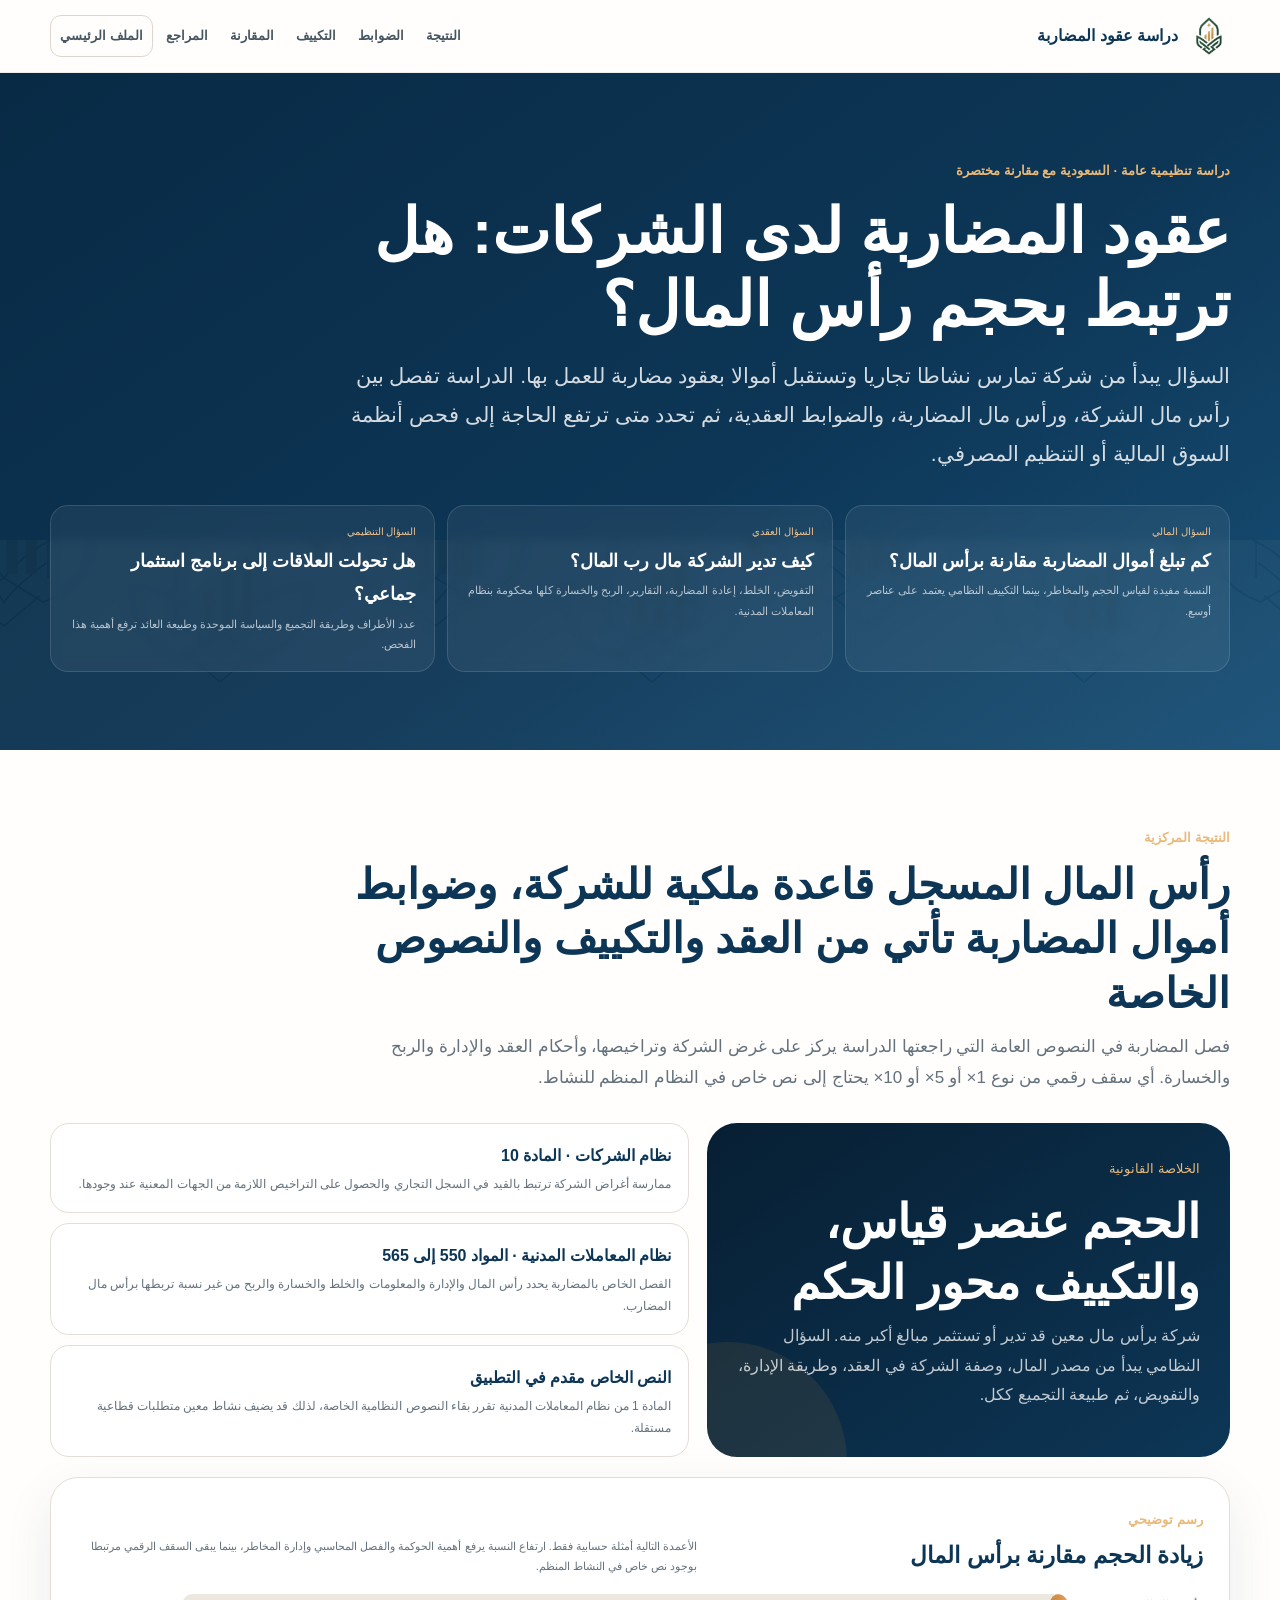
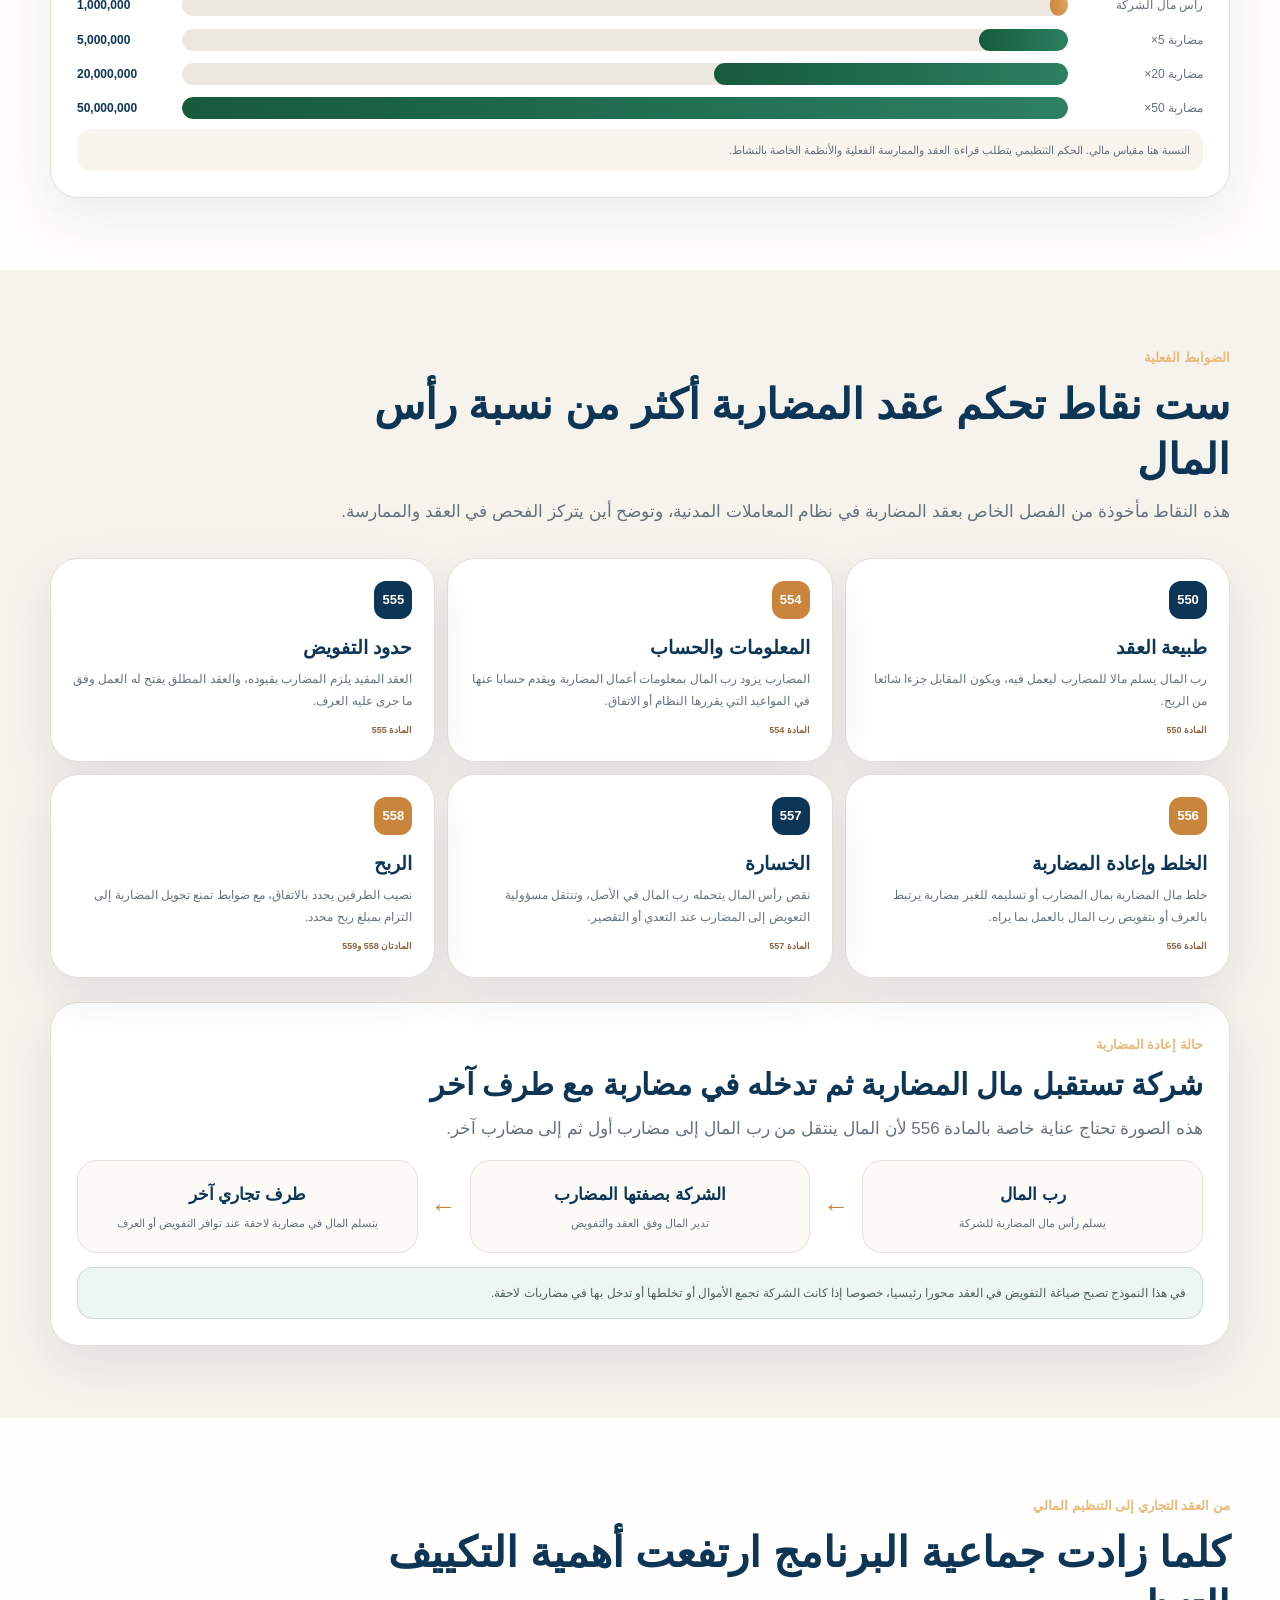
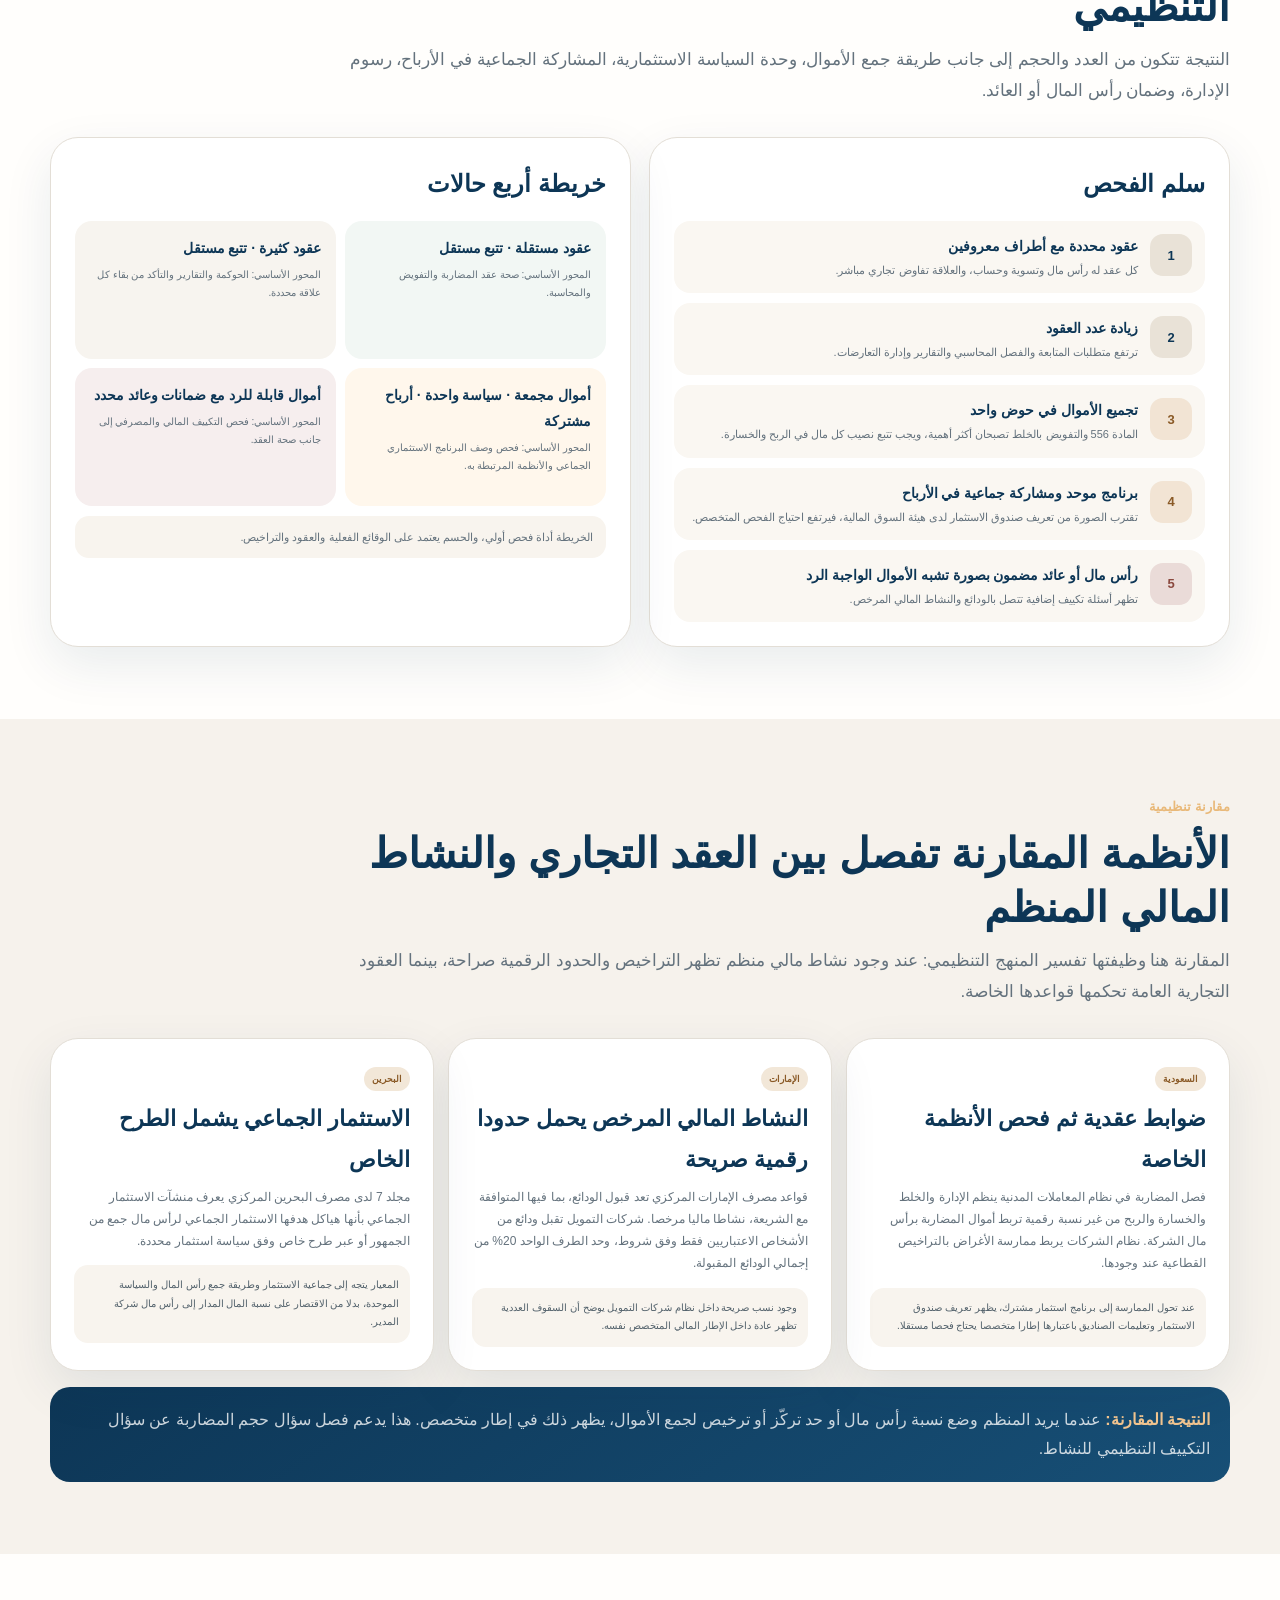
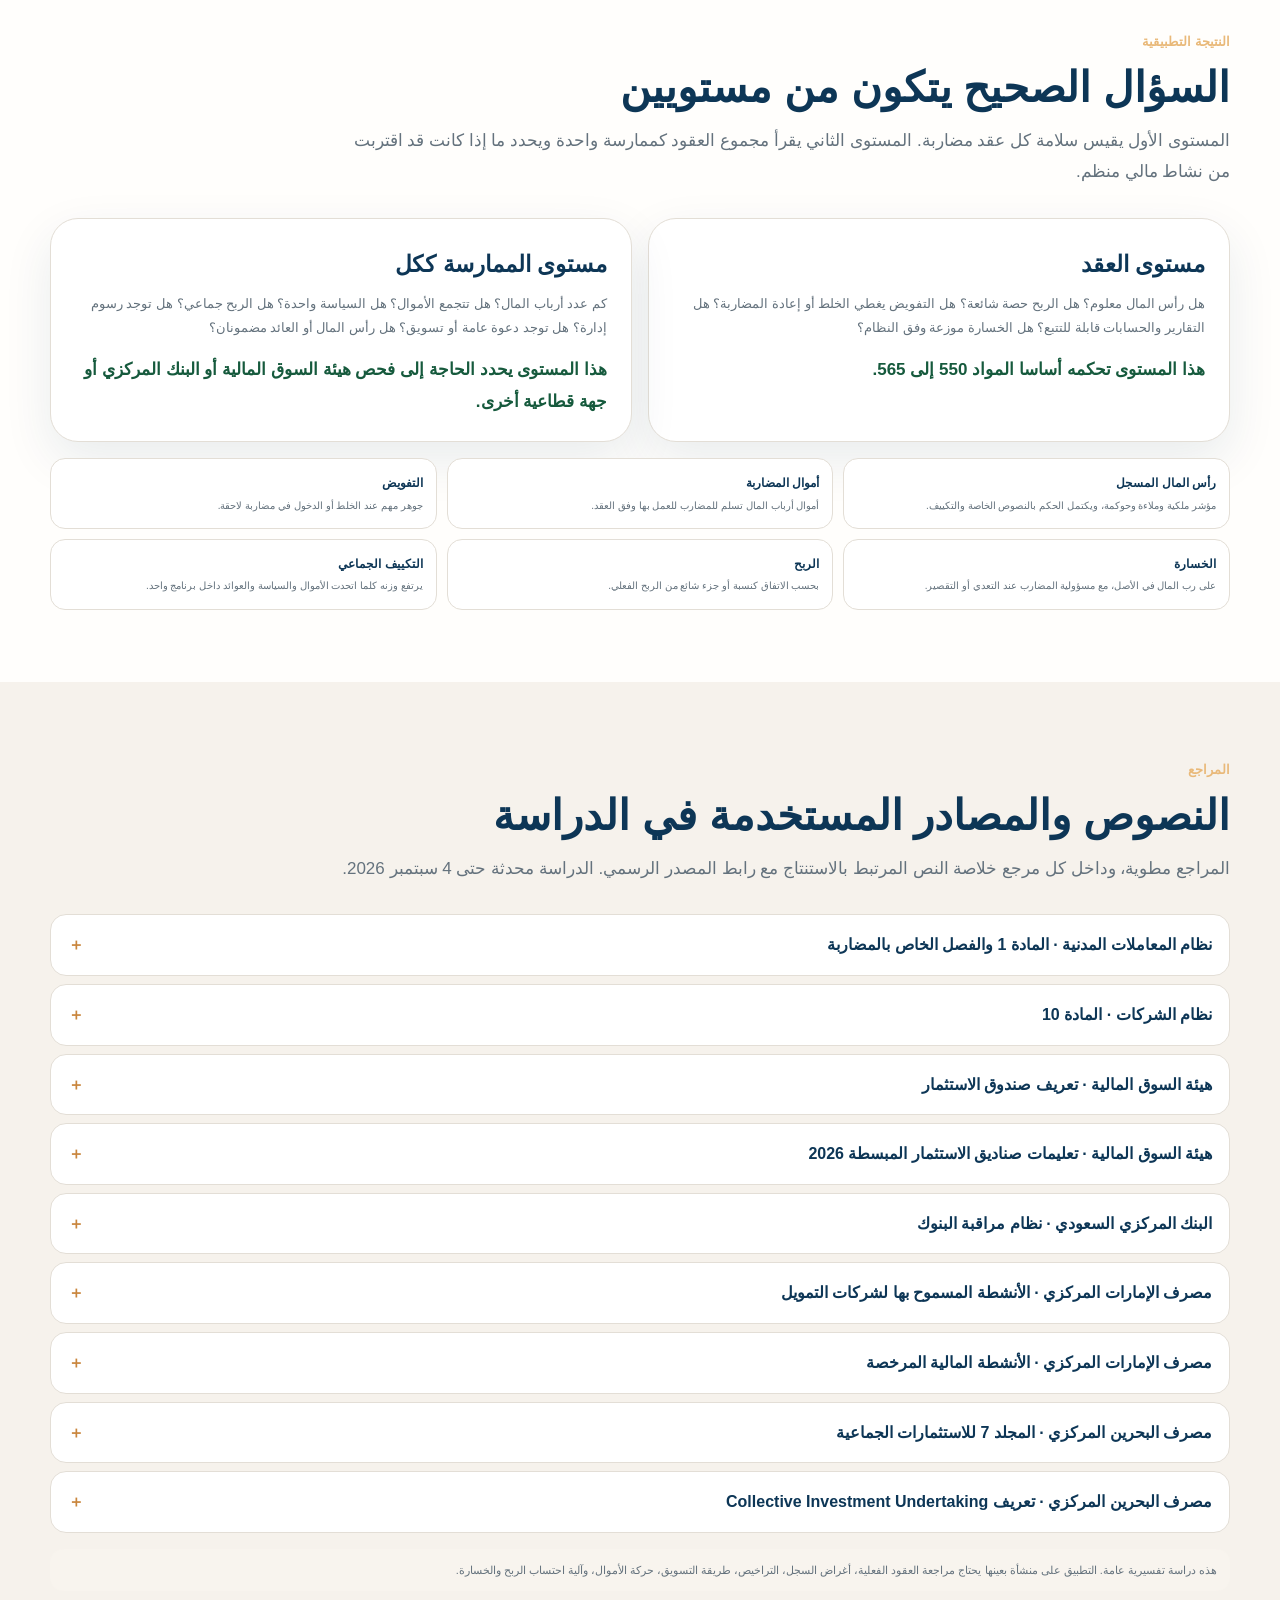
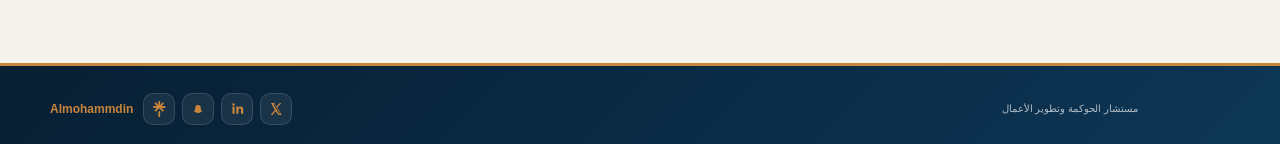
==== mudaraba-controls/index.html @ 252a72ba "Add general study on mudaraba limits and regulatory controls" ====
<!doctype html>
<html lang="ar" dir="rtl">
<head>
<meta charset="utf-8">
<meta name="viewport" content="width=device-width,initial-scale=1,viewport-fit=cover">
<title>عقود المضاربة ورأس مال الشركة | دراسة تنظيمية</title>
<meta name="description" content="دراسة عامة في حدود عقود المضاربة لدى الشركات وعلاقتها برأس المال والتكييف التنظيمي في السعودية مع مقارنة مختصرة.">
<meta name="theme-color" content="#0D3656">
<link rel="icon" type="image/svg+xml" href="../assets/site-icon.svg">
<link rel="apple-touch-icon" href="../assets/site-icon.svg">
<style>
@font-face{font-family:Craft;src:url('https://almohammdin.github.io/emtidad/assets/fonts/TheYearofHandicrafts-Regular.woff2')}
@font-face{font-family:Craft;src:url('https://almohammdin.github.io/emtidad/assets/fonts/TheYearofHandicrafts-SemiBold.woff2');font-weight:600}
@font-face{font-family:Craft;src:url('https://almohammdin.github.io/emtidad/assets/fonts/TheYearofHandicrafts-Black.woff2');font-weight:900}
@font-face{font-family:Riyal;src:url('https://raw.githubusercontent.com/abdulrysrr/new-saudi-riyal-symbol/main/font-files/saudiriyalsymbol.woff2')}
:root{--n:#0D3656;--n2:#174F76;--n3:#071F33;--g:#C9853C;--g2:#E2A45E;--green:#165A3D;--ink:#18232D;--muted:#64727D;--line:#E3DED6;--soft:#F6F2EC;--paper:#FFFEFC;--red:#8B493F;--blue:#2D6E98;--shadow:0 18px 50px rgba(13,54,86,.09)}
*{box-sizing:border-box;font-family:Craft,Tahoma,Arial,sans-serif}
html{scroll-behavior:smooth;scroll-padding-top:82px}
body{margin:0;background:#F7F5F1;color:var(--ink);line-height:1.85}
a{color:inherit}.c{width:min(1180px,calc(100% - 34px));margin:auto}
.nav{position:sticky;top:0;z-index:50;background:rgba(255,254,252,.96);backdrop-filter:blur(16px);border-bottom:1px solid rgba(13,54,86,.08)}
.navin{min-height:72px;display:flex;align-items:center;justify-content:space-between;gap:18px}
.brand{display:flex;align-items:center;gap:10px;text-decoration:none;color:var(--n);font-weight:900}
.brand img{width:42px;height:42px}.links{display:flex;gap:4px;align-items:center}
.links a{text-decoration:none;padding:8px 9px;border-radius:11px;color:#465661;font-size:13px;font-weight:600}
.links a:hover{background:var(--soft);color:var(--n)}.back{border:1px solid #DED6CC!important}
.hero{position:relative;overflow:hidden;background:linear-gradient(145deg,#082A45,var(--n) 58%,#174F76);color:#fff;padding:82px 0 78px}
.hero:after{content:"";position:absolute;inset:auto 0 0;height:210px;background:url('../assets/brand-pattern.svg') center bottom/cover no-repeat;opacity:.035;pointer-events:none}
.hero .c{position:relative;z-index:2}.ey{color:#E9B979;font-weight:700;font-size:13px}
.hero h1{font-size:clamp(38px,5vw,62px);line-height:1.18;margin:10px 0 16px;max-width:930px}
.hero p{font-size:clamp(17px,2vw,21px);color:rgba(255,255,255,.82);max-width:900px;margin:0}
.heroCards{display:grid;grid-template-columns:repeat(3,1fr);gap:12px;margin-top:32px}
.heroCard{padding:17px 18px;border:1px solid rgba(255,255,255,.13);background:rgba(255,255,255,.06);border-radius:18px;backdrop-filter:blur(5px)}
.heroCard small,.heroCard b,.heroCard span{display:block}.heroCard small{color:#F0C38E;font-size:10px}.heroCard b{font-size:18px;margin-top:3px}.heroCard span{font-size:11px;color:rgba(255,255,255,.68);margin-top:2px}
.sec{position:relative;padding:72px 0}.white{background:var(--paper)}.soft{background:var(--soft)}
.head{max-width:900px;margin-bottom:30px}.head h2{font-size:clamp(28px,3.4vw,42px);line-height:1.3;color:var(--n);margin:6px 0 9px}.head p{margin:0;color:var(--muted);font-size:17px}
.panel,.card{background:#fff;border:1px solid var(--line);border-radius:28px;box-shadow:var(--shadow)}.panel{padding:26px}.card{padding:22px}
.resultGrid{display:grid;grid-template-columns:.9fr 1.1fr;gap:18px}
.resultMain{background:linear-gradient(145deg,var(--n3),var(--n));color:#fff;border-radius:30px;padding:30px;position:relative;overflow:hidden}
.resultMain:after{content:"";position:absolute;width:240px;height:240px;border-radius:50%;background:rgba(201,133,60,.11);left:-100px;bottom:-125px}
.resultMain small,.resultMain b,.resultMain p{position:relative;z-index:1}.resultMain small{color:#E9B979}.resultMain b{display:block;font-size:clamp(31px,4vw,47px);line-height:1.3;margin:8px 0}.resultMain p{margin:0;color:rgba(255,255,255,.75)}
.resultSide{display:grid;gap:10px}.fact{padding:17px;border:1px solid var(--line);background:#fff;border-radius:19px}.fact b,.fact span{display:block}.fact b{color:var(--n);font-size:16px}.fact span{color:var(--muted);font-size:12px;margin-top:2px}
.ratioBox{margin-top:20px}.ratioTop{display:flex;justify-content:space-between;align-items:end;gap:14px}.ratioTop h3{margin:0;color:var(--n);font-size:23px}.ratioTop p{margin:0;color:var(--muted);font-size:11px;max-width:620px}
.barChart{display:grid;gap:12px;margin-top:18px}.barRow{display:grid;grid-template-columns:125px 1fr 95px;gap:10px;align-items:center}.barRow>span{font-size:12px;color:var(--muted)}.barTrack{height:22px;background:#ECE7DF;border-radius:999px;overflow:hidden;position:relative}.barFill{height:100%;border-radius:999px;background:linear-gradient(90deg,var(--green),#2D8060)}.barRow:first-child .barFill{background:linear-gradient(90deg,var(--g),#E0A35F)}.barRow b{font:800 12px Arial!important;color:var(--n);direction:ltr;text-align:left}
.caption{margin-top:10px;background:#F8F4EE;border-radius:14px;padding:11px 13px;color:var(--muted);font-size:11px}
.rules{display:grid;grid-template-columns:repeat(3,1fr);gap:12px}.rule{position:relative;overflow:hidden}.rule .num{width:38px;height:38px;border-radius:12px;background:var(--n);color:#fff;display:grid;place-items:center;font:800 13px Arial!important}.rule:nth-child(2n) .num{background:var(--g)}.rule h3{margin:11px 0 3px;color:var(--n);font-size:19px}.rule p{margin:0;color:var(--muted);font-size:12px}.rule small{display:block;color:#8A6640;font-size:9px;margin-top:10px;font-weight:700}
.subFlow{margin-top:24px;padding:26px}.flow{display:grid;grid-template-columns:1fr 52px 1fr 52px 1fr;align-items:stretch}.node{padding:18px;border-radius:20px;background:#FBFAF7;border:1px solid #E7E0D7;text-align:center;display:flex;flex-direction:column;justify-content:center}.node b{color:var(--n);font-size:17px}.node span{color:var(--muted);font-size:11px;margin-top:3px}.arrow{display:grid;place-items:center;color:var(--g);font:900 26px Arial!important}.subNote{margin-top:14px;padding:14px 16px;border-radius:16px;background:#EEF6F1;border:1px solid rgba(22,90,61,.16);color:#4D6157;font-size:12px}
.sensitivity{display:grid;grid-template-columns:1fr 1fr;gap:18px}.ladder{padding:24px}.ladder h3{margin:0;color:var(--n);font-size:24px}.steps{display:grid;gap:10px;margin-top:15px}.sstep{display:grid;grid-template-columns:42px 1fr;gap:12px;align-items:start;padding:13px;border-radius:16px;background:#FAF7F2}.sstep i{width:42px;height:42px;border-radius:13px;background:#E9E2D7;color:var(--n);display:grid;place-items:center;font:800 13px Arial!important;font-style:normal}.sstep:nth-child(3) i,.sstep:nth-child(4) i{background:#F2E4D4;color:#8A5A27}.sstep:nth-child(5) i{background:#EADBD8;color:var(--red)}.sstep b,.sstep span{display:block}.sstep b{color:var(--n);font-size:14px}.sstep span{color:var(--muted);font-size:11px}
.matrix{padding:24px}.matrix h3{margin:0;color:var(--n);font-size:24px}.matrixGrid{display:grid;grid-template-columns:1fr 1fr;gap:9px;margin-top:15px}.quad{border-radius:17px;padding:15px;min-height:138px}.quad b,.quad span{display:block}.quad b{color:var(--n);font-size:14px}.quad span{color:var(--muted);font-size:10px;margin-top:4px}.q1{background:#F2F7F4}.q2{background:#F7F4EF}.q3{background:#FFF7EC}.q4{background:#F6EEEE}
.compare{display:grid;grid-template-columns:repeat(3,1fr);gap:14px}.country{padding:23px}.country .tag{display:inline-flex;padding:4px 8px;border-radius:999px;background:#F2E7D8;color:#8A5A27;font-size:9px;font-weight:800}.country h3{margin:8px 0 5px;color:var(--n);font-size:22px}.country p{margin:0;color:var(--muted);font-size:12px}.country .take{margin-top:13px;padding:11px;border-radius:14px;background:#F8F4EE;font-size:10px;color:#52616B}
.takeaway{margin-top:16px;padding:18px 20px;border-radius:20px;background:linear-gradient(145deg,var(--n),var(--n2));color:#fff}.takeaway b{color:#F0C38E}.takeaway span{color:rgba(255,255,255,.78)}
.finalGrid{display:grid;grid-template-columns:1fr 1fr;gap:16px}.finalCard{padding:24px}.finalCard h3{margin:0 0 7px;color:var(--n);font-size:23px}.finalCard p{margin:0;color:var(--muted);font-size:13px}.finalCard strong{display:block;margin-top:14px;color:var(--green);font-size:17px}
.checks{display:grid;grid-template-columns:repeat(3,1fr);gap:10px;margin-top:16px}.check{padding:13px;border:1px solid var(--line);background:#fff;border-radius:15px}.check b,.check span{display:block}.check b{color:var(--n);font-size:12px}.check span{color:var(--muted);font-size:10px;margin-top:2px}
.srcs{display:grid;gap:8px}.src{background:#fff;border:1px solid var(--line);border-radius:16px;overflow:hidden}.src summary{cursor:pointer;list-style:none;padding:15px 17px;color:var(--n);font-weight:800}.src summary:after{content:'＋';float:left;color:var(--g);font-family:Arial}.src[open] summary:after{content:'×'}.srcBody{padding:0 17px 15px;color:var(--muted);font-size:12px}.quote{background:#F8F4EE;border-radius:13px;padding:12px;margin-top:8px;color:#3F4D56}.src a{display:inline-flex;margin-top:8px;color:var(--n);font-weight:800;text-decoration:none}
.footer{background:linear-gradient(135deg,var(--n3),var(--n));color:#fff;border-top:3px solid var(--g)}.footin{padding:24px 0 15px;display:flex;justify-content:space-between;align-items:center}.naif{width:82px;height:38px;background:var(--g);-webkit-mask:url('https://almohammdin.github.io/emtidad/assets/images/naif-logo.png') center/contain no-repeat;mask:url('https://almohammdin.github.io/emtidad/assets/images/naif-logo.png') center/contain no-repeat}.footBrand{display:flex;align-items:center;gap:10px}.footBrand p{font-size:10px;color:rgba(255,255,255,.68)}.handle{color:var(--g);font:700 12px Arial;text-decoration:none}.socials{display:flex;align-items:center;gap:7px}.socials a{width:32px;height:32px;border-radius:10px;display:grid;place-items:center;background:rgba(255,255,255,.07);border:1px solid rgba(255,255,255,.13);color:var(--g)}.socials svg{width:16px;height:16px;fill:currentColor}.footerRight{display:flex;align-items:center;gap:10px}
@media(max-width:930px){.links a:not(.back){display:none}.heroCards,.rules,.compare,.checks{grid-template-columns:1fr 1fr}.resultGrid,.sensitivity,.finalGrid{grid-template-columns:1fr}.flow{grid-template-columns:1fr}.arrow{height:42px;transform:rotate(-90deg)}}
@media(max-width:620px){.sec{padding:54px 0}.hero{padding:58px 0}.heroCards,.rules,.compare,.checks,.matrixGrid{grid-template-columns:1fr}.barRow{grid-template-columns:90px 1fr 72px}.footin{flex-direction:column;gap:14px}.footerRight{flex-direction:row;flex-wrap:wrap;justify-content:center}}
</style>
</head>
<body>
<nav class="nav"><div class="c navin"><a class="brand" href="#top"><img src="../assets/site-icon.svg" alt=""><span>دراسة عقود المضاربة</span></a><div class="links"><a href="#result">النتيجة</a><a href="#rules">الضوابط</a><a href="#regulatory">التكييف</a><a href="#compare">المقارنة</a><a href="#sources">المراجع</a><a class="back" href="../">الملف الرئيسي</a></div></div></nav>
<main id="top">
<header class="hero"><div class="c"><span class="ey">دراسة تنظيمية عامة · السعودية مع مقارنة مختصرة</span><h1>عقود المضاربة لدى الشركات: هل ترتبط بحجم رأس المال؟</h1><p>السؤال يبدأ من شركة تمارس نشاطا تجاريا وتستقبل أموالا بعقود مضاربة للعمل بها. الدراسة تفصل بين رأس مال الشركة، ورأس مال المضاربة، والضوابط العقدية، ثم تحدد متى ترتفع الحاجة إلى فحص أنظمة السوق المالية أو التنظيم المصرفي.</p><div class="heroCards"><div class="heroCard"><small>السؤال المالي</small><b>كم تبلغ أموال المضاربة مقارنة برأس المال؟</b><span>النسبة مفيدة لقياس الحجم والمخاطر، بينما التكييف النظامي يعتمد على عناصر أوسع.</span></div><div class="heroCard"><small>السؤال العقدي</small><b>كيف تدير الشركة مال رب المال؟</b><span>التفويض، الخلط، إعادة المضاربة، التقارير، الربح والخسارة كلها محكومة بنظام المعاملات المدنية.</span></div><div class="heroCard"><small>السؤال التنظيمي</small><b>هل تحولت العلاقات إلى برنامج استثمار جماعي؟</b><span>عدد الأطراف وطريقة التجميع والسياسة الموحدة وطبيعة العائد ترفع أهمية هذا الفحص.</span></div></div></div></header>
<section class="sec white" id="result"><div class="c"><div class="head"><span class="ey">النتيجة المركزية</span><h2>رأس المال المسجل قاعدة ملكية للشركة، وضوابط أموال المضاربة تأتي من العقد والتكييف والنصوص الخاصة</h2><p>فصل المضاربة في النصوص العامة التي راجعتها الدراسة يركز على غرض الشركة وتراخيصها، وأحكام العقد والإدارة والربح والخسارة. أي سقف رقمي من نوع 1× أو 5× أو 10× يحتاج إلى نص خاص في النظام المنظم للنشاط.</p></div><div class="resultGrid"><div class="resultMain"><small>الخلاصة القانونية</small><b>الحجم عنصر قياس، والتكييف محور الحكم</b><p>شركة برأس مال معين قد تدير أو تستثمر مبالغ أكبر منه. السؤال النظامي يبدأ من مصدر المال، وصفة الشركة في العقد، وطريقة الإدارة، والتفويض، ثم طبيعة التجميع ككل.</p></div><div class="resultSide"><div class="fact"><b>نظام الشركات · المادة 10</b><span>ممارسة أغراض الشركة ترتبط بالقيد في السجل التجاري والحصول على التراخيص اللازمة من الجهات المعنية عند وجودها.</span></div><div class="fact"><b>نظام المعاملات المدنية · المواد 550 إلى 565</b><span>الفصل الخاص بالمضاربة يحدد رأس المال والإدارة والمعلومات والخلط والخسارة والربح من غير نسبة تربطها برأس مال المضارب.</span></div><div class="fact"><b>النص الخاص مقدم في التطبيق</b><span>المادة 1 من نظام المعاملات المدنية تقرر بقاء النصوص النظامية الخاصة، لذلك قد يضيف نشاط معين متطلبات قطاعية مستقلة.</span></div></div></div><div class="panel ratioBox"><div class="ratioTop"><div><span class="ey">رسم توضيحي</span><h3>زيادة الحجم مقارنة برأس المال</h3></div><p>الأعمدة التالية أمثلة حسابية فقط. ارتفاع النسبة يرفع أهمية الحوكمة والفصل المحاسبي وإدارة المخاطر، بينما يبقى السقف الرقمي مرتبطا بوجود نص خاص في النشاط المنظم.</p></div><div class="barChart"><div class="barRow"><span>رأس مال الشركة</span><div class="barTrack"><div class="barFill" style="width:2%"></div></div><b>1,000,000</b></div><div class="barRow"><span>مضاربة 5×</span><div class="barTrack"><div class="barFill" style="width:10%"></div></div><b>5,000,000</b></div><div class="barRow"><span>مضاربة 20×</span><div class="barTrack"><div class="barFill" style="width:40%"></div></div><b>20,000,000</b></div><div class="barRow"><span>مضاربة 50×</span><div class="barTrack"><div class="barFill" style="width:100%"></div></div><b>50,000,000</b></div></div><div class="caption">النسبة هنا مقياس مالي. الحكم التنظيمي يتطلب قراءة العقد والممارسة الفعلية والأنظمة الخاصة بالنشاط.</div></div></div></section>
<section class="sec soft" id="rules"><div class="c"><div class="head"><span class="ey">الضوابط الفعلية</span><h2>ست نقاط تحكم عقد المضاربة أكثر من نسبة رأس المال</h2><p>هذه النقاط مأخوذة من الفصل الخاص بعقد المضاربة في نظام المعاملات المدنية، وتوضح أين يتركز الفحص في العقد والممارسة.</p></div><div class="rules"><article class="card rule"><span class="num">550</span><h3>طبيعة العقد</h3><p>رب المال يسلم مالا للمضارب ليعمل فيه، ويكون المقابل جزءا شائعا من الربح.</p><small>المادة 550</small></article><article class="card rule"><span class="num">554</span><h3>المعلومات والحساب</h3><p>المضارب يزود رب المال بمعلومات أعمال المضاربة ويقدم حسابا عنها في المواعيد التي يقررها النظام أو الاتفاق.</p><small>المادة 554</small></article><article class="card rule"><span class="num">555</span><h3>حدود التفويض</h3><p>العقد المقيد يلزم المضارب بقيوده، والعقد المطلق يفتح له العمل وفق ما جرى عليه العرف.</p><small>المادة 555</small></article><article class="card rule"><span class="num">556</span><h3>الخلط وإعادة المضاربة</h3><p>خلط مال المضاربة بمال المضارب أو تسليمه للغير مضاربة يرتبط بالعرف أو بتفويض رب المال بالعمل بما يراه.</p><small>المادة 556</small></article><article class="card rule"><span class="num">557</span><h3>الخسارة</h3><p>نقص رأس المال يتحمله رب المال في الأصل، وتنتقل مسؤولية التعويض إلى المضارب عند التعدي أو التقصير.</p><small>المادة 557</small></article><article class="card rule"><span class="num">558</span><h3>الربح</h3><p>نصيب الطرفين يحدد بالاتفاق، مع ضوابط تمنع تحويل المضاربة إلى التزام بمبلغ ربح محدد.</p><small>المادتان 558 و559</small></article></div><div class="panel subFlow"><div class="head" style="margin-bottom:16px"><span class="ey">حالة إعادة المضاربة</span><h2 style="font-size:30px">شركة تستقبل مال المضاربة ثم تدخله في مضاربة مع طرف آخر</h2><p>هذه الصورة تحتاج عناية خاصة بالمادة 556 لأن المال ينتقل من رب المال إلى مضارب أول ثم إلى مضارب آخر.</p></div><div class="flow"><div class="node"><b>رب المال</b><span>يسلم رأس مال المضاربة للشركة</span></div><div class="arrow">←</div><div class="node"><b>الشركة بصفتها المضارب</b><span>تدير المال وفق العقد والتفويض</span></div><div class="arrow">←</div><div class="node"><b>طرف تجاري آخر</b><span>يتسلم المال في مضاربة لاحقة عند توافر التفويض أو العرف</span></div></div><div class="subNote">في هذا النموذج تصبح صياغة التفويض في العقد محورا رئيسيا، خصوصا إذا كانت الشركة تجمع الأموال أو تخلطها أو تدخل بها في مضاربات لاحقة.</div></div></div></section>
<section class="sec white" id="regulatory"><div class="c"><div class="head"><span class="ey">من العقد التجاري إلى التنظيم المالي</span><h2>كلما زادت جماعية البرنامج ارتفعت أهمية التكييف التنظيمي</h2><p>النتيجة تتكون من العدد والحجم إلى جانب طريقة جمع الأموال، وحدة السياسة الاستثمارية، المشاركة الجماعية في الأرباح، رسوم الإدارة، وضمان رأس المال أو العائد.</p></div><div class="sensitivity"><div class="card ladder"><h3>سلم الفحص</h3><div class="steps"><div class="sstep"><i>1</i><div><b>عقود محددة مع أطراف معروفين</b><span>كل عقد له رأس مال وتسوية وحساب، والعلاقة تفاوض تجاري مباشر.</span></div></div><div class="sstep"><i>2</i><div><b>زيادة عدد العقود</b><span>ترتفع متطلبات المتابعة والفصل المحاسبي والتقارير وإدارة التعارضات.</span></div></div><div class="sstep"><i>3</i><div><b>تجميع الأموال في حوض واحد</b><span>المادة 556 والتفويض بالخلط تصبحان أكثر أهمية، ويجب تتبع نصيب كل مال في الربح والخسارة.</span></div></div><div class="sstep"><i>4</i><div><b>برنامج موحد ومشاركة جماعية في الأرباح</b><span>تقترب الصورة من تعريف صندوق الاستثمار لدى هيئة السوق المالية، فيرتفع احتياج الفحص المتخصص.</span></div></div><div class="sstep"><i>5</i><div><b>رأس مال أو عائد مضمون بصورة تشبه الأموال الواجبة الرد</b><span>تظهر أسئلة تكييف إضافية تتصل بالودائع والنشاط المالي المرخص.</span></div></div></div></div><div class="card matrix"><h3>خريطة أربع حالات</h3><div class="matrixGrid"><div class="quad q1"><b>عقود مستقلة · تتبع مستقل</b><span>المحور الأساسي: صحة عقد المضاربة والتفويض والمحاسبة.</span></div><div class="quad q2"><b>عقود كثيرة · تتبع مستقل</b><span>المحور الأساسي: الحوكمة والتقارير والتأكد من بقاء كل علاقة محددة.</span></div><div class="quad q3"><b>أموال مجمعة · سياسة واحدة · أرباح مشتركة</b><span>المحور الأساسي: فحص وصف البرنامج الاستثماري الجماعي والأنظمة المرتبطة به.</span></div><div class="quad q4"><b>أموال قابلة للرد مع ضمانات وعائد محدد</b><span>المحور الأساسي: فحص التكييف المالي والمصرفي إلى جانب صحة العقد.</span></div></div><div class="caption">الخريطة أداة فحص أولي، والحسم يعتمد على الوقائع الفعلية والعقود والتراخيص.</div></div></div></div></section>
<section class="sec soft" id="compare"><div class="c"><div class="head"><span class="ey">مقارنة تنظيمية</span><h2>الأنظمة المقارنة تفصل بين العقد التجاري والنشاط المالي المنظم</h2><p>المقارنة هنا وظيفتها تفسير المنهج التنظيمي: عند وجود نشاط مالي منظم تظهر التراخيص والحدود الرقمية صراحة، بينما العقود التجارية العامة تحكمها قواعدها الخاصة.</p></div><div class="compare"><article class="card country"><span class="tag">السعودية</span><h3>ضوابط عقدية ثم فحص الأنظمة الخاصة</h3><p>فصل المضاربة في نظام المعاملات المدنية ينظم الإدارة والخلط والخسارة والربح من غير نسبة رقمية تربط أموال المضاربة برأس مال الشركة. نظام الشركات يربط ممارسة الأغراض بالتراخيص القطاعية عند وجودها.</p><div class="take">عند تحول الممارسة إلى برنامج استثمار مشترك، يظهر تعريف صندوق الاستثمار وتعليمات الصناديق باعتبارها إطارا متخصصا يحتاج فحصا مستقلا.</div></article><article class="card country"><span class="tag">الإمارات</span><h3>النشاط المالي المرخص يحمل حدودا رقمية صريحة</h3><p>قواعد مصرف الإمارات المركزي تعد قبول الودائع، بما فيها المتوافقة مع الشريعة، نشاطا ماليا مرخصا. شركات التمويل تقبل ودائع من الأشخاص الاعتباريين فقط وفق شروط، وحد الطرف الواحد 20% من إجمالي الودائع المقبولة.</p><div class="take">وجود نسب صريحة داخل نظام شركات التمويل يوضح أن السقوف العددية تظهر عادة داخل الإطار المالي المتخصص نفسه.</div></article><article class="card country"><span class="tag">البحرين</span><h3>الاستثمار الجماعي يشمل الطرح الخاص</h3><p>مجلد 7 لدى مصرف البحرين المركزي يعرف منشآت الاستثمار الجماعي بأنها هياكل هدفها الاستثمار الجماعي لرأس مال جمع من الجمهور أو عبر طرح خاص وفق سياسة استثمار محددة.</p><div class="take">المعيار يتجه إلى جماعية الاستثمار وطريقة جمع رأس المال والسياسة الموحدة، بدلا من الاقتصار على نسبة المال المدار إلى رأس مال شركة المدير.</div></article></div><div class="takeaway"><b>النتيجة المقارنة:</b> <span>عندما يريد المنظم وضع نسبة رأس مال أو حد تركّز أو ترخيص لجمع الأموال، يظهر ذلك في إطار متخصص. هذا يدعم فصل سؤال حجم المضاربة عن سؤال التكييف التنظيمي للنشاط.</span></div></div></section>
<section class="sec white"><div class="c"><div class="head"><span class="ey">النتيجة التطبيقية</span><h2>السؤال الصحيح يتكون من مستويين</h2><p>المستوى الأول يقيس سلامة كل عقد مضاربة. المستوى الثاني يقرأ مجموع العقود كممارسة واحدة ويحدد ما إذا كانت قد اقتربت من نشاط مالي منظم.</p></div><div class="finalGrid"><div class="card finalCard"><h3>مستوى العقد</h3><p>هل رأس المال معلوم؟ هل الربح حصة شائعة؟ هل التفويض يغطي الخلط أو إعادة المضاربة؟ هل التقارير والحسابات قابلة للتتبع؟ هل الخسارة موزعة وفق النظام؟</p><strong>هذا المستوى تحكمه أساسا المواد 550 إلى 565.</strong></div><div class="card finalCard"><h3>مستوى الممارسة ككل</h3><p>كم عدد أرباب المال؟ هل تتجمع الأموال؟ هل السياسة واحدة؟ هل الربح جماعي؟ هل توجد رسوم إدارة؟ هل توجد دعوة عامة أو تسويق؟ هل رأس المال أو العائد مضمونان؟</p><strong>هذا المستوى يحدد الحاجة إلى فحص هيئة السوق المالية أو البنك المركزي أو جهة قطاعية أخرى.</strong></div></div><div class="checks"><div class="check"><b>رأس المال المسجل</b><span>مؤشر ملكية وملاءة وحوكمة، ويكتمل الحكم بالنصوص الخاصة والتكييف.</span></div><div class="check"><b>أموال المضاربة</b><span>أموال أرباب المال تسلم للمضارب للعمل بها وفق العقد.</span></div><div class="check"><b>التفويض</b><span>جوهر مهم عند الخلط أو الدخول في مضاربة لاحقة.</span></div><div class="check"><b>الخسارة</b><span>على رب المال في الأصل، مع مسؤولية المضارب عند التعدي أو التقصير.</span></div><div class="check"><b>الربح</b><span>بحسب الاتفاق كنسبة أو جزء شائع من الربح الفعلي.</span></div><div class="check"><b>التكييف الجماعي</b><span>يرتفع وزنه كلما اتحدت الأموال والسياسة والعوائد داخل برنامج واحد.</span></div></div></div></section>
<section class="sec soft" id="sources"><div class="c"><div class="head"><span class="ey">المراجع</span><h2>النصوص والمصادر المستخدمة في الدراسة</h2><p>المراجع مطوية، وداخل كل مرجع خلاصة النص المرتبط بالاستنتاج مع رابط المصدر الرسمي. الدراسة محدثة حتى 4 سبتمبر 2026.</p></div><div class="srcs"><details class="src"><summary>نظام المعاملات المدنية · المادة 1 والفصل الخاص بالمضاربة</summary><div class="srcBody"><p>المادة 1 تقرر بقاء النصوص النظامية الخاصة. المواد 550 إلى 565 تنظم المضاربة.</p><div class="quote">المادة 550: المضاربة عقد يسلم رب المال بمقتضاه مالا لمن يعمل فيه بجزء شائع من الربح.</div><div class="quote">المادة 556 تنظم خلط مال المضاربة بمال المضارب وتسليمه للغير مضاربة وفق العرف أو التفويض.</div><a href="https://www.uqn.gov.sa/details?p=23125" target="_blank" rel="noopener">فتح نظام المعاملات المدنية</a></div></details><details class="src"><summary>نظام الشركات · المادة 10</summary><div class="srcBody"><p>المادة تربط ممارسة أغراض الشركة بالقيد في السجل التجاري والحصول على التراخيص اللازمة من الجهات المعنية عند وجودها.</p><a href="https://www.uqn.gov.sa/details?p=19697" target="_blank" rel="noopener">فتح نظام الشركات</a></div></details><details class="src"><summary>هيئة السوق المالية · تعريف صندوق الاستثمار</summary><div class="srcBody"><p>تعرف قائمة المصطلحات صندوق الاستثمار بأنه برنامج استثمار مشترك يتيح للمستثمرين المشاركة جماعيا في أرباح البرنامج ويديره مدير الصندوق مقابل رسوم محددة.</p><a href="https://www.uqn.gov.sa/details?p=17856" target="_blank" rel="noopener">فتح قائمة المصطلحات</a></div></details><details class="src"><summary>هيئة السوق المالية · تعليمات صناديق الاستثمار المبسطة 2026</summary><div class="srcBody"><p>التعليمات تنظم تسجيل الصناديق المبسطة وطرح وحداتها وإدارتها والإشراف على النشاطات المرتبطة بها، وتؤكد ارتباطها بنظام السوق المالية ولوائحه التنفيذية.</p><a href="https://www.uqn.gov.sa/decisions-and-regulations/4000963" target="_blank" rel="noopener">فتح التعليمات</a></div></details><details class="src"><summary>البنك المركزي السعودي · نظام مراقبة البنوك</summary><div class="srcBody"><p>النظام يدخل ضمن الأعمال المصرفية تسلم النقود كودائع جارية أو ثابتة، وهو المرجع عند ظهور سمات الوديعة أو الأموال الواجبة الرد في التكييف.</p><a href="https://www.sama.gov.sa/ar-sa/Laws/BankingRules/%D9%86%D8%B8%D8%A7%D9%85%20%D9%85%D8%B1%D8%A7%D9%82%D8%A8%D8%A9%20%D8%A7%D9%84%D8%A8%D9%86%D9%88%D9%83.pdf" target="_blank" rel="noopener">فتح نظام مراقبة البنوك</a></div></details><details class="src"><summary>مصرف الإمارات المركزي · الأنشطة المسموح بها لشركات التمويل</summary><div class="srcBody"><p>المادة 10 تقصر قبول الودائع لدى شركة التمويل على الأشخاص الاعتباريين وتضع حدا 20% لوديعة الطرف الواحد من إجمالي الودائع المقبولة.</p><a href="https://rulebook.centralbank.ae/en/rulebook/article-10-permitted-activities-0" target="_blank" rel="noopener">فتح قاعدة مصرف الإمارات</a></div></details><details class="src"><summary>مصرف الإمارات المركزي · الأنشطة المالية المرخصة</summary><div class="srcBody"><p>المادة 61 تعد قبول الودائع بجميع أنواعها، بما فيها المتوافقة مع الشريعة، نشاطا ماليا خاضعا للترخيص.</p><a href="https://rulebook.centralbank.ae/en/rulebook/article-61-licensed-financial-activities" target="_blank" rel="noopener">فتح المادة 61</a></div></details><details class="src"><summary>مصرف البحرين المركزي · المجلد 7 للاستثمارات الجماعية</summary><div class="srcBody"><p>المجلد 7 هو إطار الصناديق والاستثمارات الجماعية لدى المصرف، وآخر تحديث ظاهر على موقع المصرف أبريل 2025.</p><a href="https://www.cbb.gov.bh/" target="_blank" rel="noopener">فتح موقع مصرف البحرين المركزي</a></div></details><details class="src"><summary>مصرف البحرين المركزي · تعريف Collective Investment Undertaking</summary><div class="srcBody"><p>التعريف يشمل الاستثمار الجماعي لرأس مال جمع من الجمهور أو من خلال private placement وفق سياسة استثمار محددة.</p><a href="https://www.cbb.gov.bh/wp-content/uploads/2022/01/Vol-7_Glossary_January-2022.pdf" target="_blank" rel="noopener">فتح تعريفات المجلد 7</a></div></details></div><div class="caption" style="margin-top:16px">هذه دراسة تفسيرية عامة. التطبيق على منشأة بعينها يحتاج مراجعة العقود الفعلية، أغراض السجل، التراخيص، طريقة التسويق، حركة الأموال، وآلية احتساب الربح والخسارة.</div></div></section>
</main>
<footer class="footer"><div class="c footin"><div class="footBrand"><span class="naif"></span><p>مستشار الحوكمة وتطوير الأعمال</p></div><div class="footerRight"><div class="socials" aria-label="حسابات التواصل"><a href="https://x.com/almohammdin" target="_blank" rel="noopener" aria-label="X" title="X"><svg viewBox="0 0 24 24" aria-hidden="true"><path d="M4.4 3h4.8l3.8 5.1L17.5 3H20l-5.9 6.9L20.5 21h-4.8l-4.2-5.7L6.6 21H4l6.3-7.5L4.4 3Zm3.7 2 8.5 14h1.8L9.9 5H8.1Z"/></svg></a><a href="https://www.linkedin.com/in/almohammdin/" target="_blank" rel="noopener" aria-label="LinkedIn" title="LinkedIn"><svg viewBox="0 0 24 24" aria-hidden="true"><path d="M5.2 8.4h3.2V19H5.2V8.4Zm1.6-5.2a1.9 1.9 0 1 1 0 3.8 1.9 1.9 0 0 1 0-3.8Zm3.8 5.2h3.1v1.5h.1c.5-.8 1.6-1.8 3.5-1.8 3.3 0 4 2.2 4 5.1V19H18v-5.2c0-1.2 0-2.8-1.8-2.8s-2 1.3-2 2.7V19h-3.3V8.4Z"/></svg></a><a href="https://www.snapchat.com/add/almohammdin" target="_blank" rel="noopener" aria-label="Snapchat" title="Snapchat"><svg viewBox="0 0 24 24" aria-hidden="true"><path d="M8.2 16.9c.8.3 1.1.7 1.3 1.1.7-.1 1.5-.2 2.5-.2s1.8.1 2.5.2c.2-.4.5-.8 1.3-1.1 1.2-.4 2.1-1 2.5-1.6-1.9-.7-2.1-2.3-2.1-4.7 0-2.7-1.7-4.5-4.2-4.5s-4.2 1.8-4.2 4.5c0 2.4-.2 4-2.1 4.7.4.6 1.3 1.2 2.5 1.6Z"/></svg></a><a href="https://linktr.ee/almohammdin" target="_blank" rel="noopener" aria-label="Linktree" title="Linktree"><svg viewBox="0 0 24 24" aria-hidden="true"><path d="M13.736 5.852 17.644 2l1.92 1.92-3.852 3.736h5.644v2.736h-5.66l3.868 3.752-1.92 1.92-5.276-5.28-5.276 5.28-1.92-1.92 3.868-3.752H3.38V7.656h5.644L5.172 3.92 7.092 2l3.932 3.852V0h2.712v5.852ZM11.024 24v-8.604h2.712V24h-2.712Z"/></svg></a></div><a class="handle" href="https://linktr.ee/almohammdin" target="_blank">Almohammdin</a></div></div></footer>
</body></html>
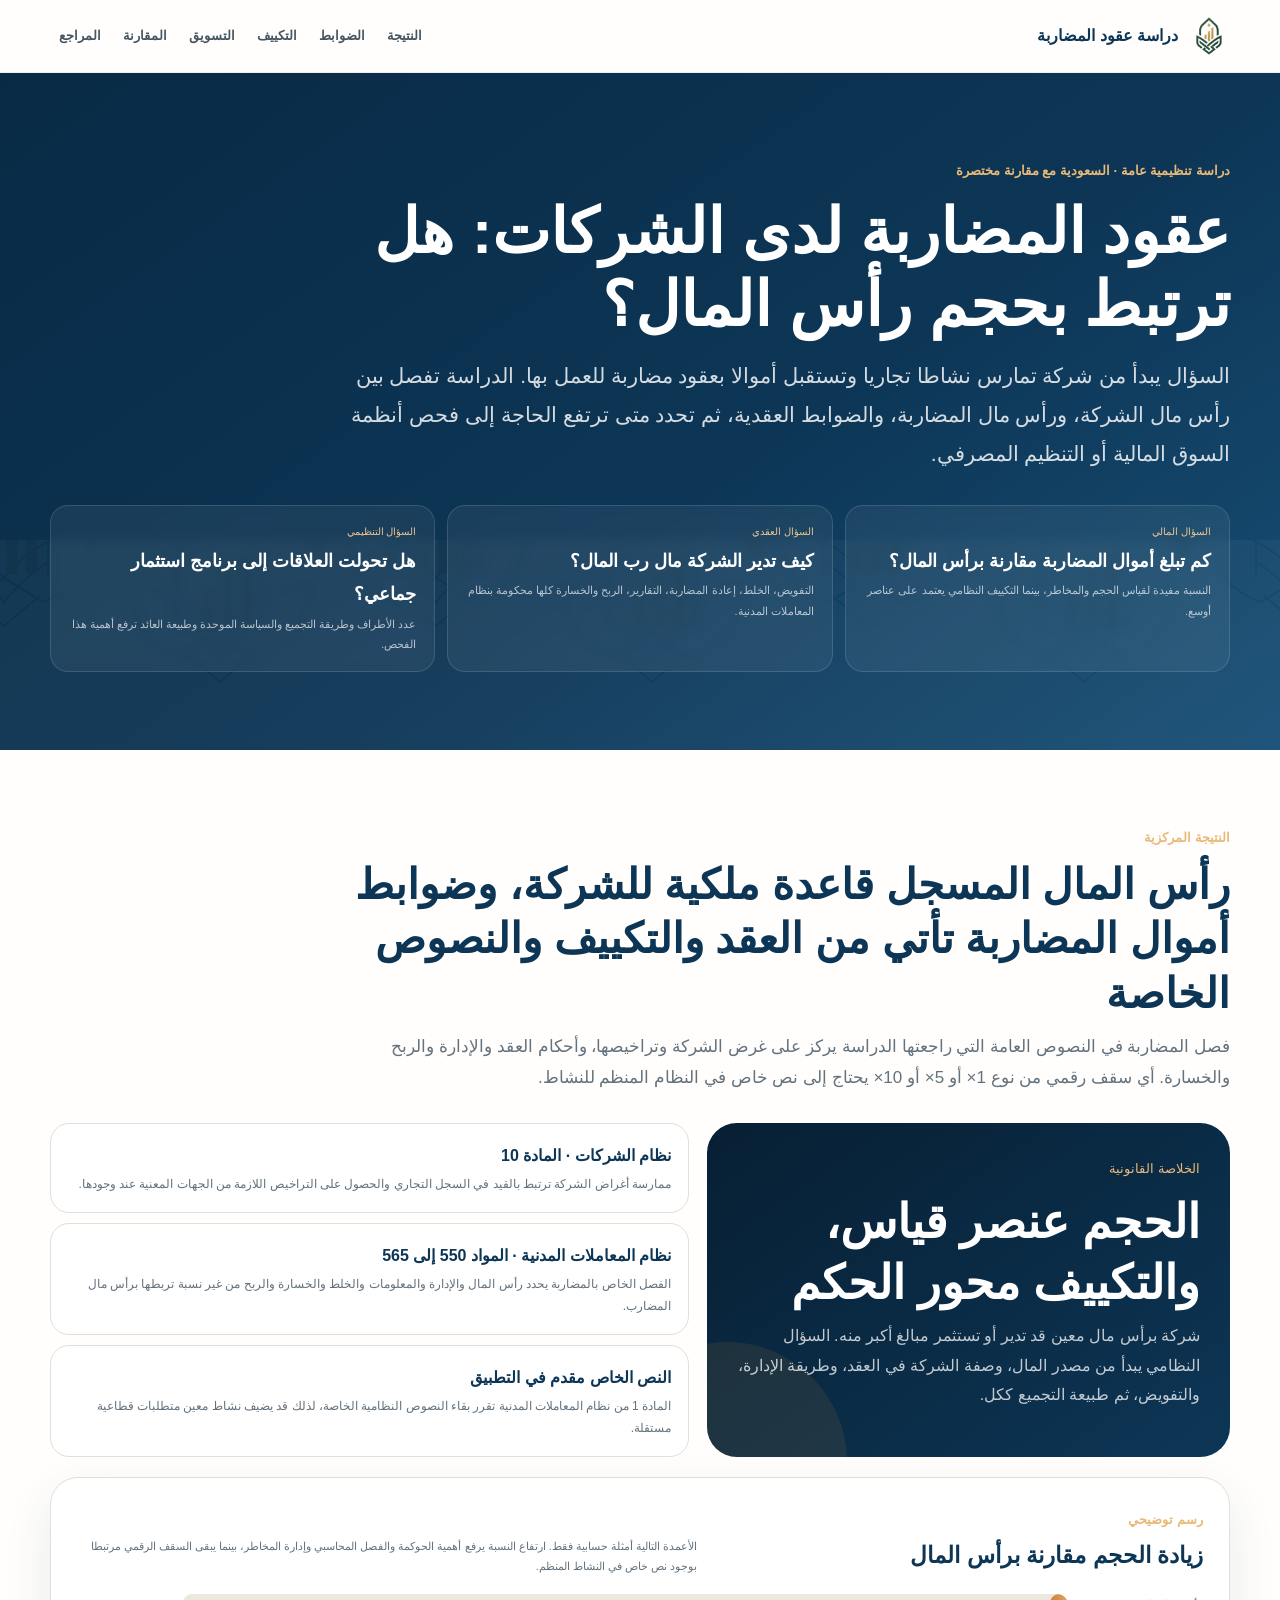
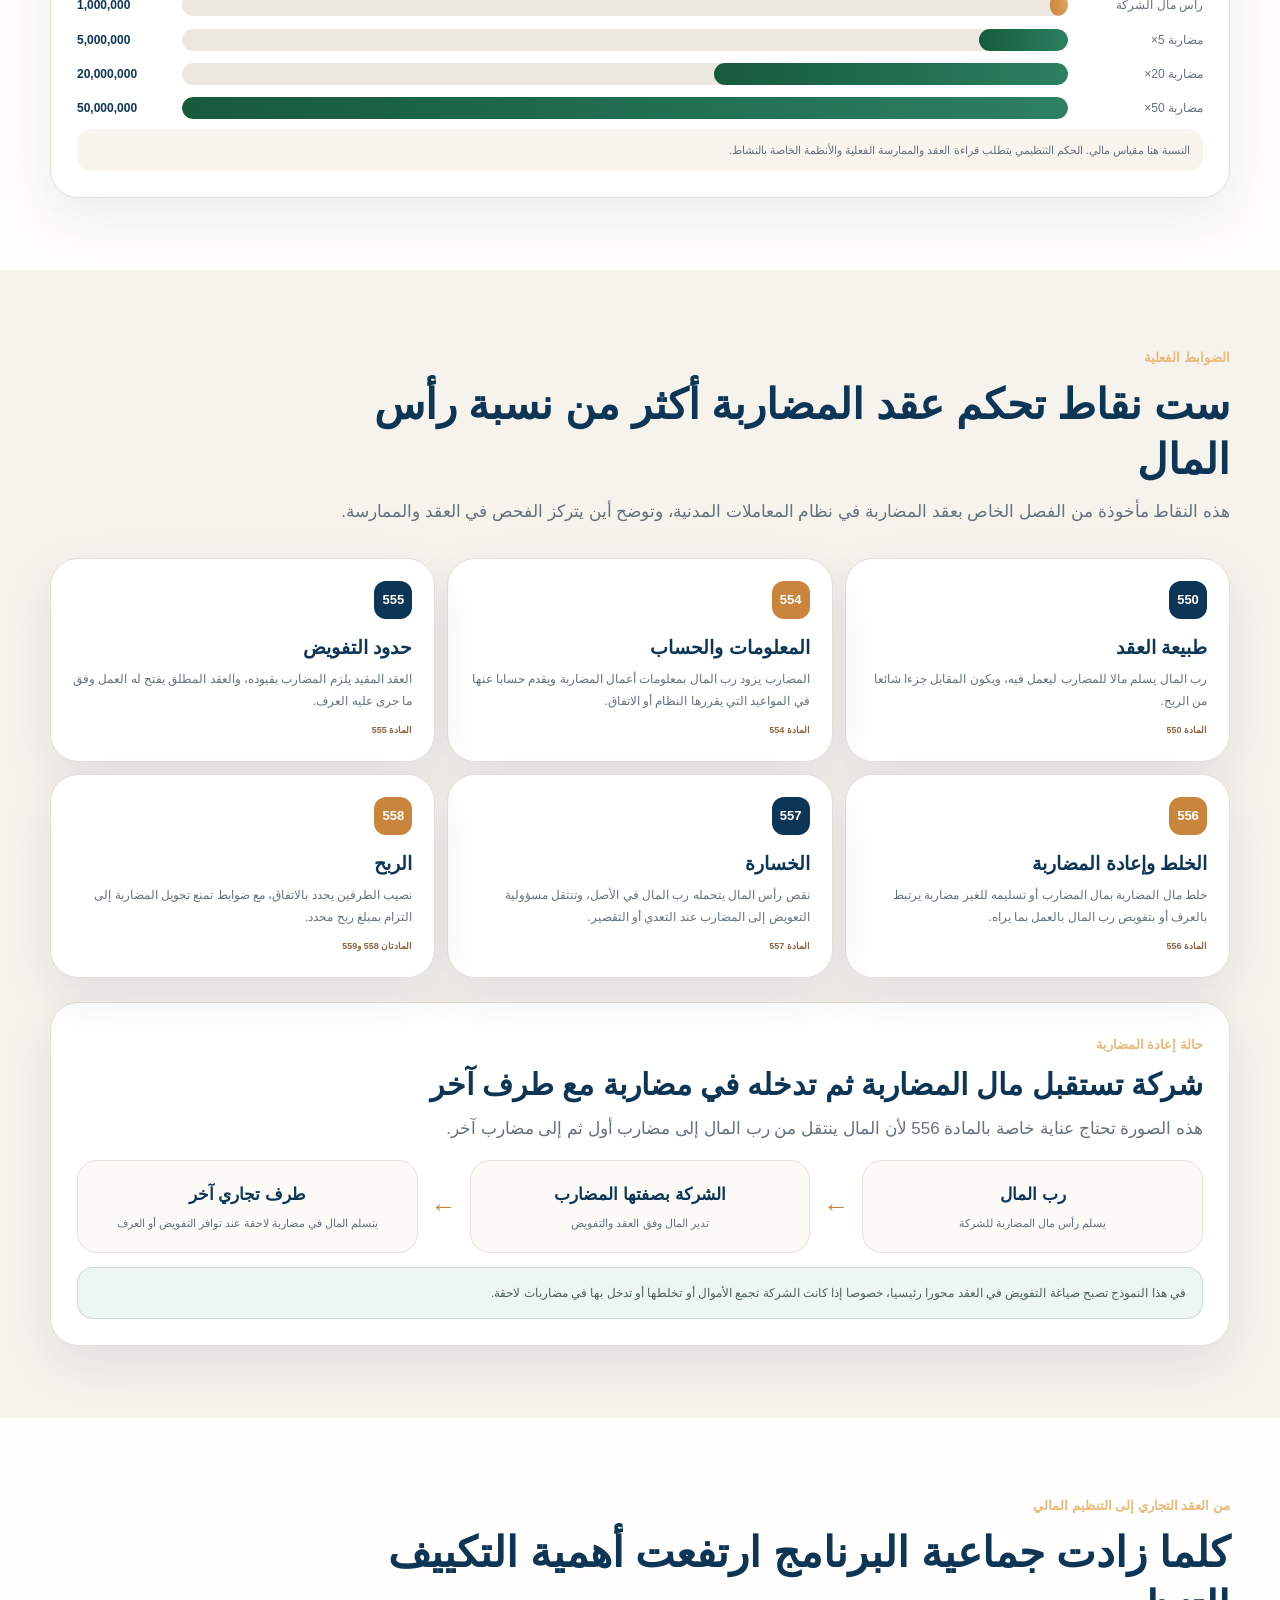
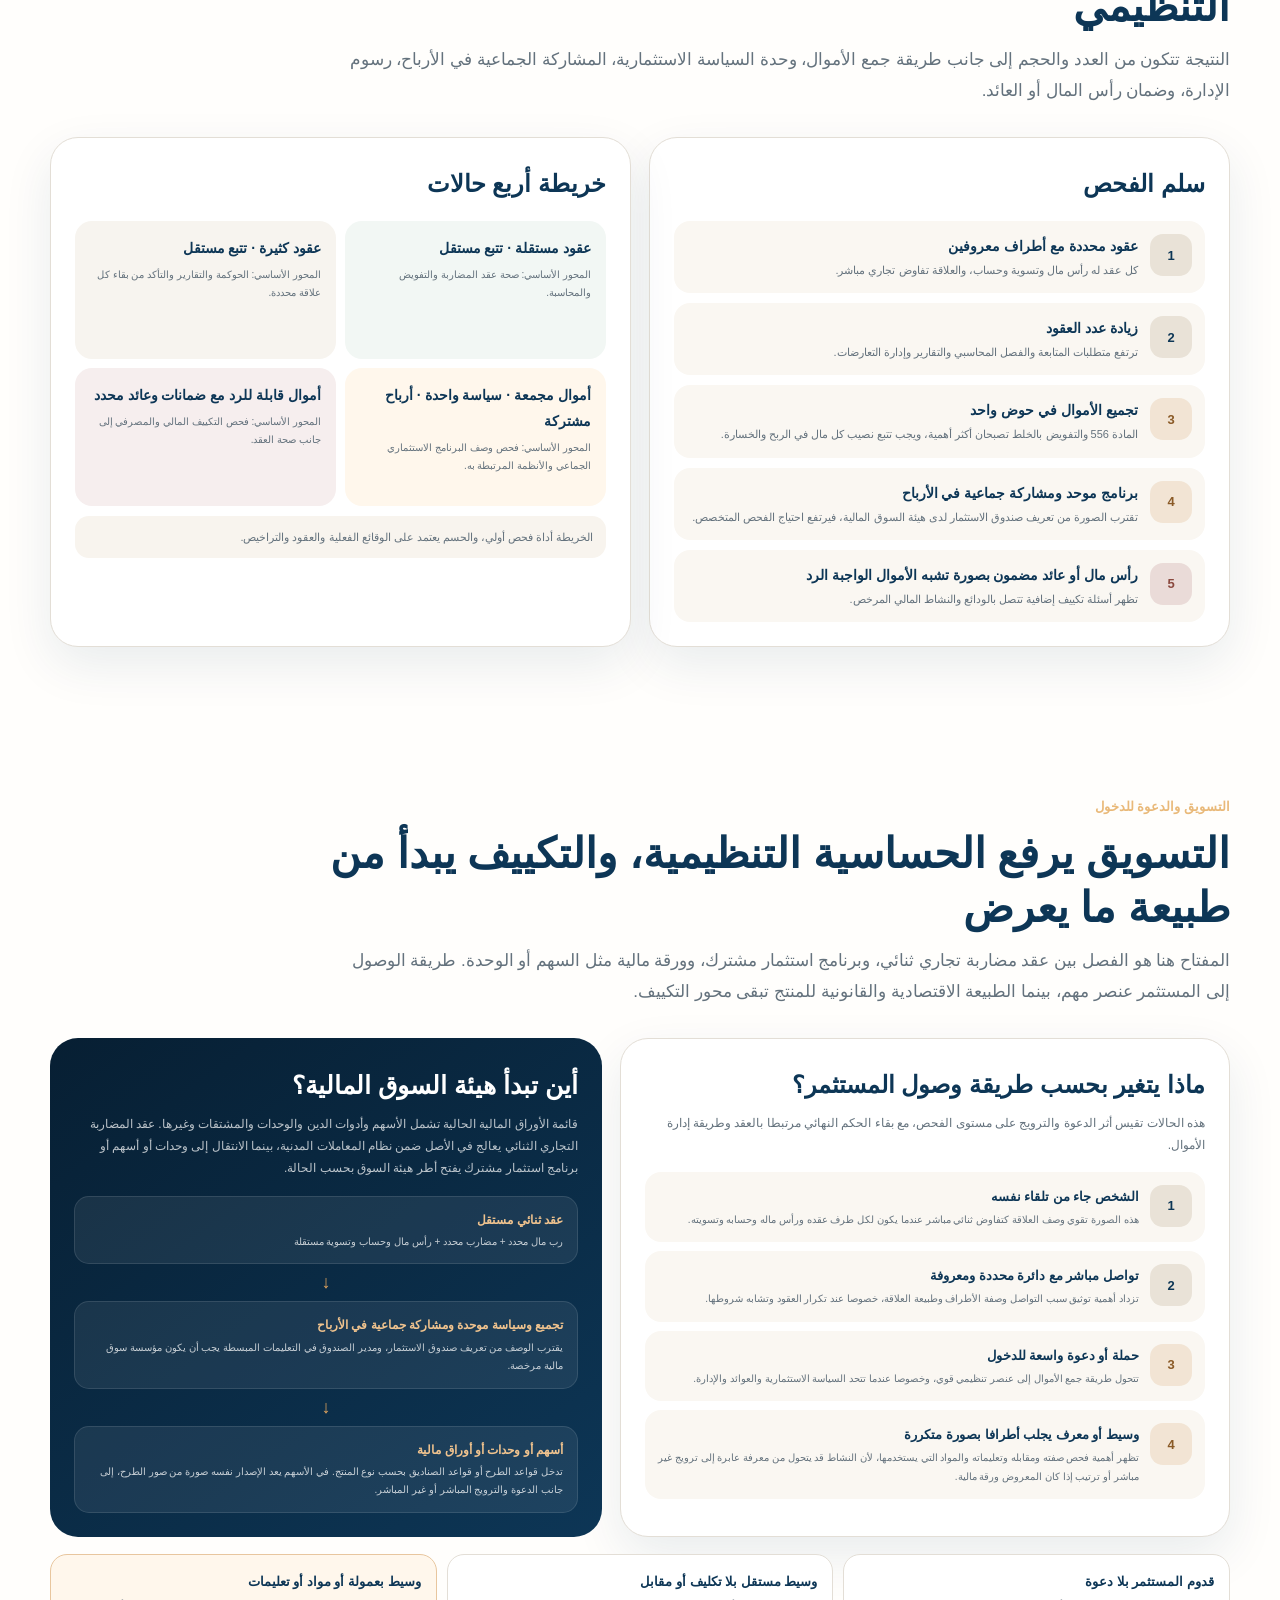
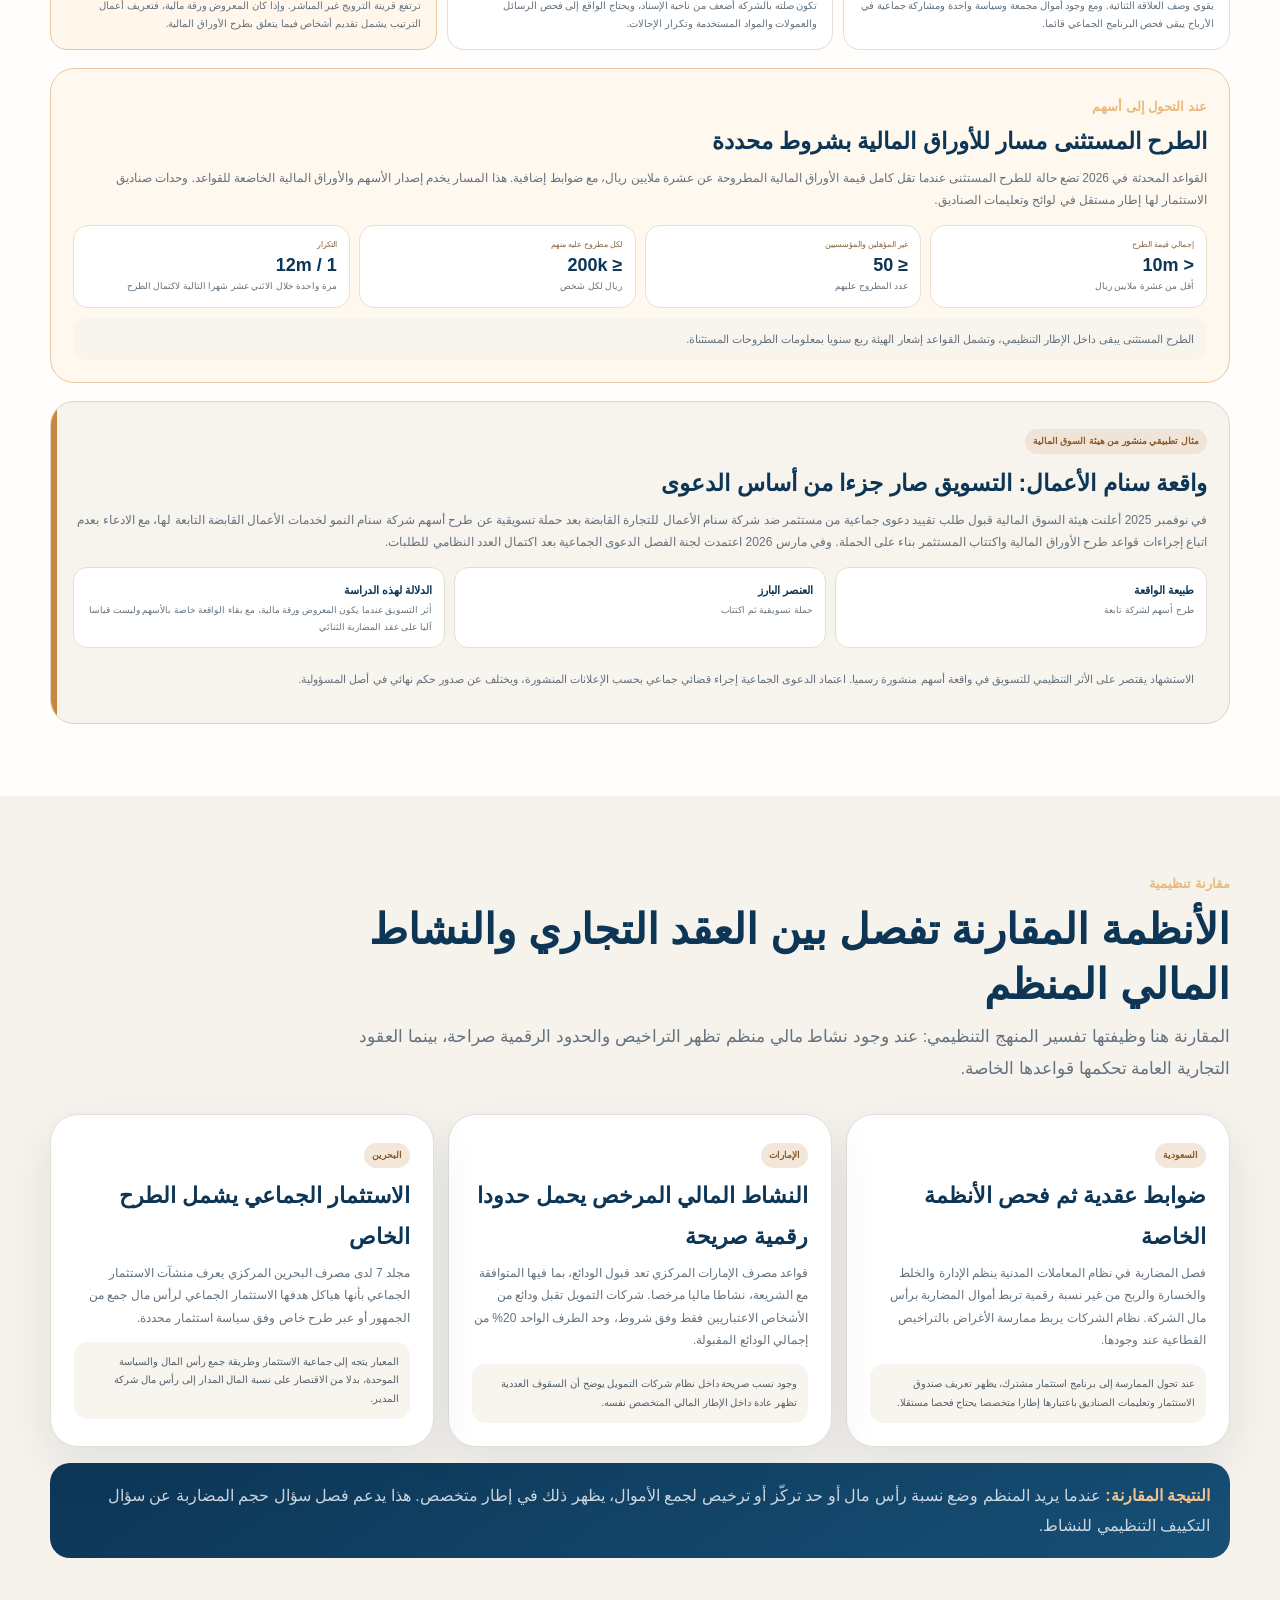
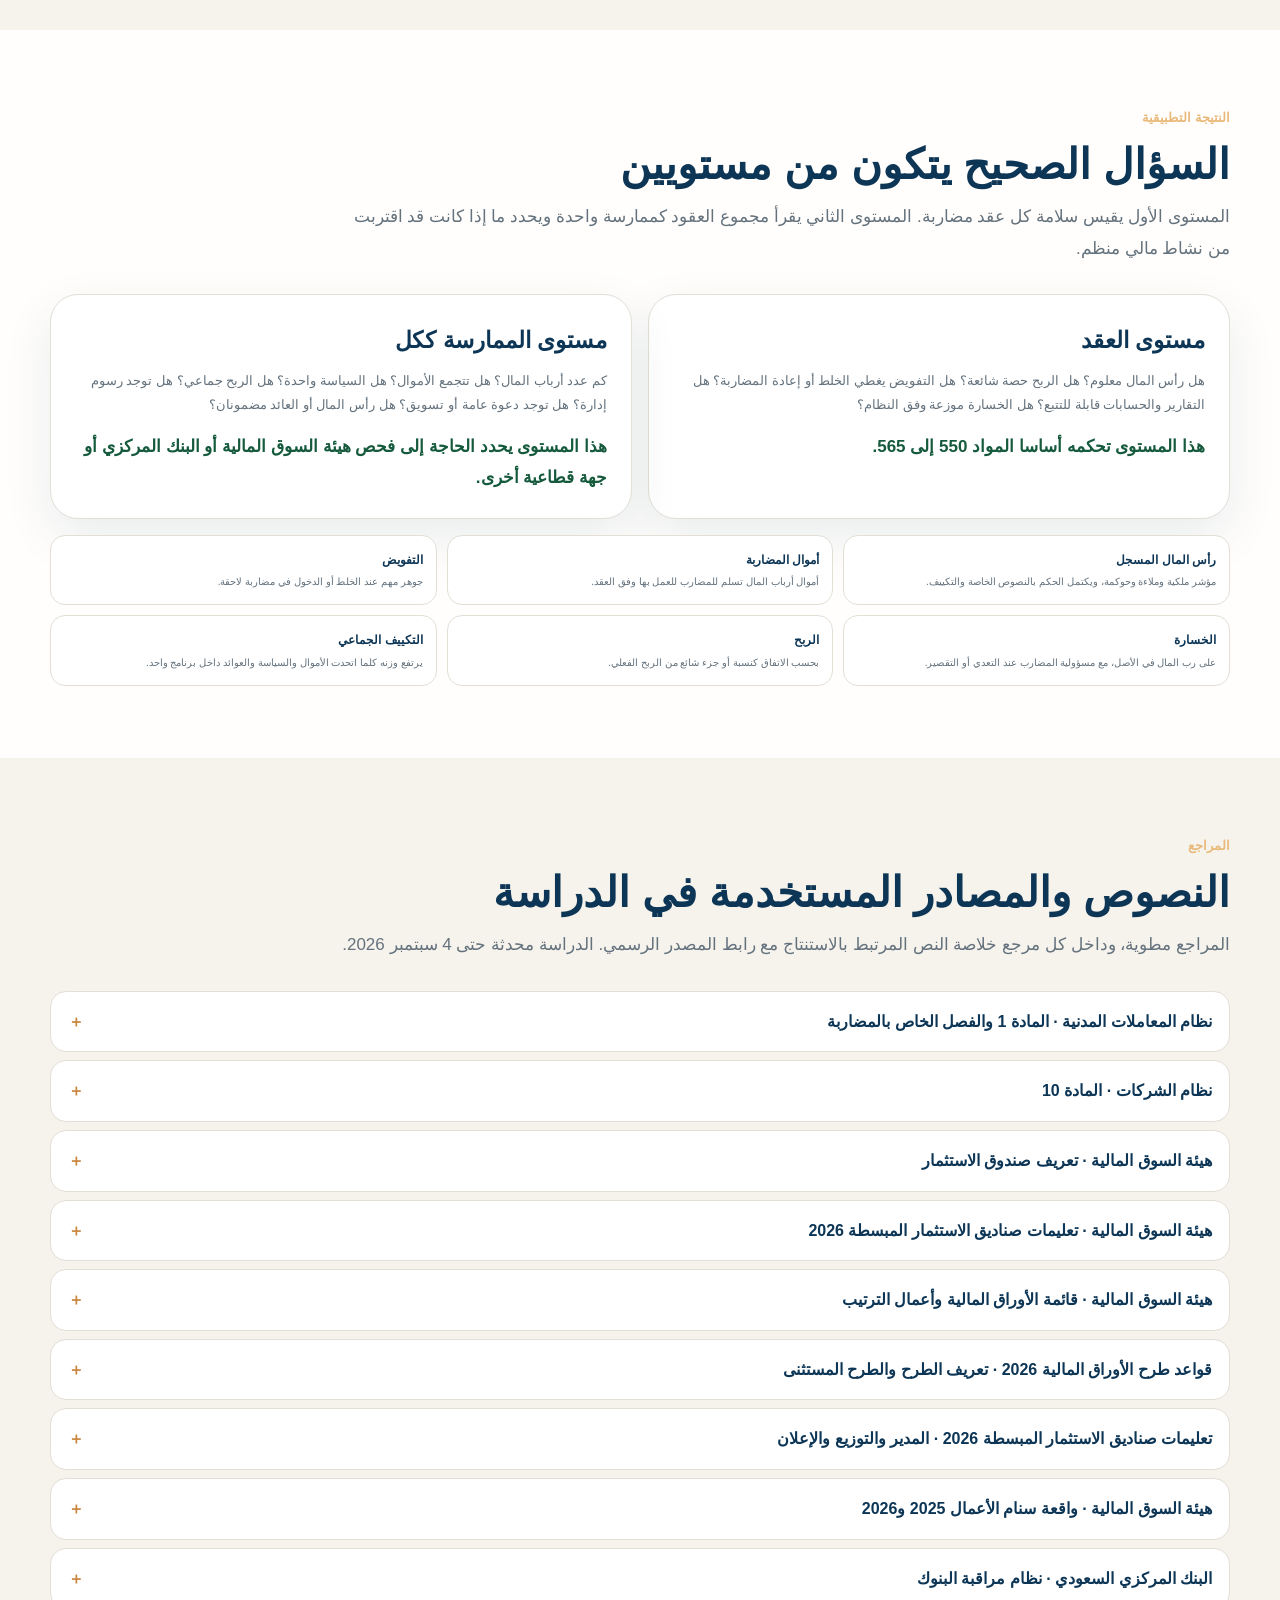
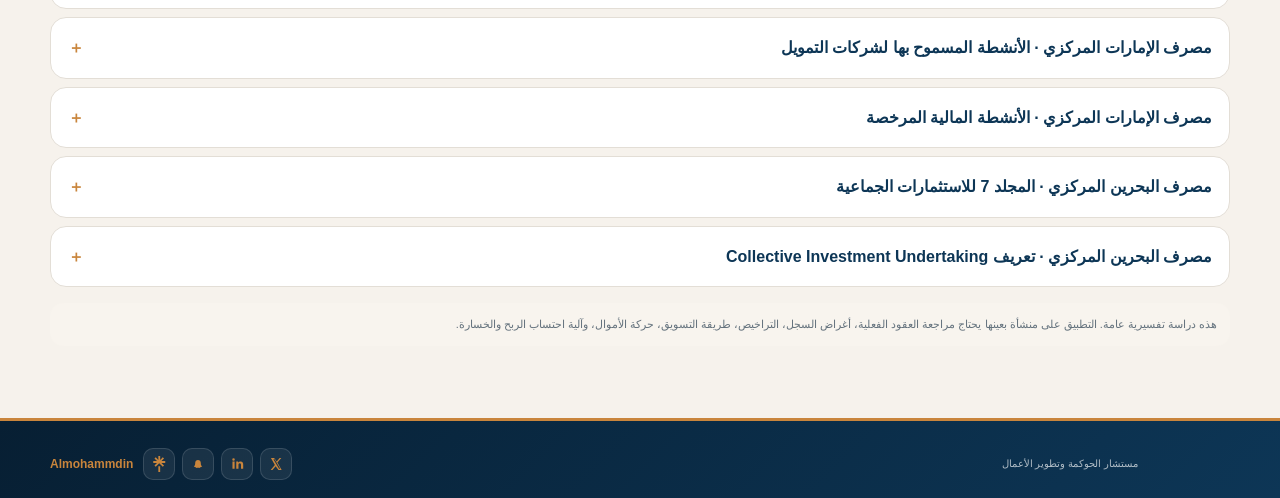
==== commit 30909834: "Add marketing and CMA analysis to mudaraba study" ====
--- a/mudaraba-controls/index.html
+++ b/mudaraba-controls/index.html
@@ -47,6 +47,8 @@
 .subFlow{margin-top:24px;padding:26px}.flow{display:grid;grid-template-columns:1fr 52px 1fr 52px 1fr;align-items:stretch}.node{padding:18px;border-radius:20px;background:#FBFAF7;border:1px solid #E7E0D7;text-align:center;display:flex;flex-direction:column;justify-content:center}.node b{color:var(--n);font-size:17px}.node span{color:var(--muted);font-size:11px;margin-top:3px}.arrow{display:grid;place-items:center;color:var(--g);font:900 26px Arial!important}.subNote{margin-top:14px;padding:14px 16px;border-radius:16px;background:#EEF6F1;border:1px solid rgba(22,90,61,.16);color:#4D6157;font-size:12px}
 .sensitivity{display:grid;grid-template-columns:1fr 1fr;gap:18px}.ladder{padding:24px}.ladder h3{margin:0;color:var(--n);font-size:24px}.steps{display:grid;gap:10px;margin-top:15px}.sstep{display:grid;grid-template-columns:42px 1fr;gap:12px;align-items:start;padding:13px;border-radius:16px;background:#FAF7F2}.sstep i{width:42px;height:42px;border-radius:13px;background:#E9E2D7;color:var(--n);display:grid;place-items:center;font:800 13px Arial!important;font-style:normal}.sstep:nth-child(3) i,.sstep:nth-child(4) i{background:#F2E4D4;color:#8A5A27}.sstep:nth-child(5) i{background:#EADBD8;color:var(--red)}.sstep b,.sstep span{display:block}.sstep b{color:var(--n);font-size:14px}.sstep span{color:var(--muted);font-size:11px}
 .matrix{padding:24px}.matrix h3{margin:0;color:var(--n);font-size:24px}.matrixGrid{display:grid;grid-template-columns:1fr 1fr;gap:9px;margin-top:15px}.quad{border-radius:17px;padding:15px;min-height:138px}.quad b,.quad span{display:block}.quad b{color:var(--n);font-size:14px}.quad span{color:var(--muted);font-size:10px;margin-top:4px}.q1{background:#F2F7F4}.q2{background:#F7F4EF}.q3{background:#FFF7EC}.q4{background:#F6EEEE}
+
+.marketingGrid{display:grid;grid-template-columns:1.05fr .95fr;gap:18px}.marketCard{padding:24px}.marketCard h3{margin:0;color:var(--n);font-size:24px}.marketCard p{margin:5px 0 0;color:var(--muted);font-size:12px}.marketRows{display:grid;gap:9px;margin-top:15px}.marketRow{display:grid;grid-template-columns:42px 1fr;gap:11px;padding:13px;border-radius:16px;background:#FAF7F2}.marketRow i{width:42px;height:42px;border-radius:13px;display:grid;place-items:center;background:#E9E2D7;color:var(--n);font:800 13px Arial!important;font-style:normal}.marketRow:nth-child(3) i,.marketRow:nth-child(4) i{background:#F2E4D4;color:#8A5A27}.marketRow b,.marketRow span{display:block}.marketRow b{color:var(--n);font-size:13px}.marketRow span{color:var(--muted);font-size:10px;margin-top:2px}.routeCard{padding:24px;background:linear-gradient(145deg,var(--n3),var(--n));color:#fff;border-radius:28px}.routeCard h3{margin:0;color:#fff;font-size:25px}.routeCard p{margin:5px 0 0;color:rgba(255,255,255,.72);font-size:12px}.routeFlow{display:grid;gap:8px;margin-top:16px}.routeNode{padding:12px 14px;border-radius:15px;background:rgba(255,255,255,.07);border:1px solid rgba(255,255,255,.11)}.routeNode b,.routeNode span{display:block}.routeNode b{color:#F0C38E;font-size:12px}.routeNode span{color:rgba(255,255,255,.75);font-size:10px;margin-top:2px}.routeArrow{text-align:center;color:#E2A45E;font:900 18px Arial!important}.exemptBox{margin-top:18px;padding:22px;border-radius:24px;background:#FFF8EF;border:1px solid #E6C8A5}.exemptBox h3{margin:0;color:var(--n);font-size:23px}.exemptBox p{margin:4px 0 0;color:var(--muted);font-size:12px}.exemptStats{display:grid;grid-template-columns:repeat(4,1fr);gap:9px;margin-top:14px}.exemptStat{background:#fff;border:1px solid #EADFD0;border-radius:15px;padding:12px}.exemptStat small,.exemptStat b,.exemptStat span{display:block}.exemptStat small{font-size:8px;color:#8A6640}.exemptStat b{font:800 18px Arial!important;color:var(--n);margin-top:2px}.exemptStat span{font-size:9px;color:var(--muted);margin-top:2px}.brokerGrid{display:grid;grid-template-columns:repeat(3,1fr);gap:10px;margin-top:17px}.brokerCase{padding:15px;border-radius:17px;border:1px solid var(--line);background:#fff}.brokerCase b,.brokerCase span{display:block}.brokerCase b{color:var(--n);font-size:13px}.brokerCase span{color:var(--muted);font-size:10px;margin-top:3px}.brokerCase.hot{background:#FFF7EC;border-color:#E8C69E}.snam{margin-top:18px;padding:22px;border-radius:24px;background:#F7F3ED;border:1px solid #DDD3C7;position:relative;overflow:hidden}.snam:before{content:"";position:absolute;inset:0 auto 0 0;width:6px;background:var(--g)}.snam .tag{display:inline-flex;padding:4px 8px;border-radius:999px;background:#EFE4D7;color:#8A5A27;font-size:9px;font-weight:800}.snam h3{margin:8px 0 5px;color:var(--n);font-size:23px}.snam p{margin:0;color:var(--muted);font-size:12px}.snamGrid{display:grid;grid-template-columns:repeat(3,1fr);gap:9px;margin-top:13px}.snamGrid div{padding:12px;border-radius:14px;background:#fff;border:1px solid #E7DED3}.snamGrid b,.snamGrid span{display:block}.snamGrid b{color:var(--n);font-size:11px}.snamGrid span{color:var(--muted);font-size:9px;margin-top:2px}@media(max-width:930px){.marketingGrid{grid-template-columns:1fr}.exemptStats,.brokerGrid,.snamGrid{grid-template-columns:1fr 1fr}}@media(max-width:620px){.exemptStats,.brokerGrid,.snamGrid{grid-template-columns:1fr}}
 .compare{display:grid;grid-template-columns:repeat(3,1fr);gap:14px}.country{padding:23px}.country .tag{display:inline-flex;padding:4px 8px;border-radius:999px;background:#F2E7D8;color:#8A5A27;font-size:9px;font-weight:800}.country h3{margin:8px 0 5px;color:var(--n);font-size:22px}.country p{margin:0;color:var(--muted);font-size:12px}.country .take{margin-top:13px;padding:11px;border-radius:14px;background:#F8F4EE;font-size:10px;color:#52616B}
 .takeaway{margin-top:16px;padding:18px 20px;border-radius:20px;background:linear-gradient(145deg,var(--n),var(--n2));color:#fff}.takeaway b{color:#F0C38E}.takeaway span{color:rgba(255,255,255,.78)}
 .finalGrid{display:grid;grid-template-columns:1fr 1fr;gap:16px}.finalCard{padding:24px}.finalCard h3{margin:0 0 7px;color:var(--n);font-size:23px}.finalCard p{margin:0;color:var(--muted);font-size:13px}.finalCard strong{display:block;margin-top:14px;color:var(--green);font-size:17px}
@@ -58,15 +60,17 @@
 </style>
 </head>
 <body>
-<nav class="nav"><div class="c navin"><a class="brand" href="#top"><img src="../assets/site-icon.svg" alt=""><span>دراسة عقود المضاربة</span></a><div class="links"><a href="#result">النتيجة</a><a href="#rules">الضوابط</a><a href="#regulatory">التكييف</a><a href="#compare">المقارنة</a><a href="#sources">المراجع</a><a class="back" href="../">الملف الرئيسي</a></div></div></nav>
+<nav class="nav"><div class="c navin"><a class="brand" href="#top"><img src="../assets/site-icon.svg" alt=""><span>دراسة عقود المضاربة</span></a><div class="links"><a href="#result">النتيجة</a><a href="#rules">الضوابط</a><a href="#regulatory">التكييف</a><a href="#marketing">التسويق</a><a href="#compare">المقارنة</a><a href="#sources">المراجع</a></div></div></nav>
 <main id="top">
 <header class="hero"><div class="c"><span class="ey">دراسة تنظيمية عامة · السعودية مع مقارنة مختصرة</span><h1>عقود المضاربة لدى الشركات: هل ترتبط بحجم رأس المال؟</h1><p>السؤال يبدأ من شركة تمارس نشاطا تجاريا وتستقبل أموالا بعقود مضاربة للعمل بها. الدراسة تفصل بين رأس مال الشركة، ورأس مال المضاربة، والضوابط العقدية، ثم تحدد متى ترتفع الحاجة إلى فحص أنظمة السوق المالية أو التنظيم المصرفي.</p><div class="heroCards"><div class="heroCard"><small>السؤال المالي</small><b>كم تبلغ أموال المضاربة مقارنة برأس المال؟</b><span>النسبة مفيدة لقياس الحجم والمخاطر، بينما التكييف النظامي يعتمد على عناصر أوسع.</span></div><div class="heroCard"><small>السؤال العقدي</small><b>كيف تدير الشركة مال رب المال؟</b><span>التفويض، الخلط، إعادة المضاربة، التقارير، الربح والخسارة كلها محكومة بنظام المعاملات المدنية.</span></div><div class="heroCard"><small>السؤال التنظيمي</small><b>هل تحولت العلاقات إلى برنامج استثمار جماعي؟</b><span>عدد الأطراف وطريقة التجميع والسياسة الموحدة وطبيعة العائد ترفع أهمية هذا الفحص.</span></div></div></div></header>
 <section class="sec white" id="result"><div class="c"><div class="head"><span class="ey">النتيجة المركزية</span><h2>رأس المال المسجل قاعدة ملكية للشركة، وضوابط أموال المضاربة تأتي من العقد والتكييف والنصوص الخاصة</h2><p>فصل المضاربة في النصوص العامة التي راجعتها الدراسة يركز على غرض الشركة وتراخيصها، وأحكام العقد والإدارة والربح والخسارة. أي سقف رقمي من نوع 1× أو 5× أو 10× يحتاج إلى نص خاص في النظام المنظم للنشاط.</p></div><div class="resultGrid"><div class="resultMain"><small>الخلاصة القانونية</small><b>الحجم عنصر قياس، والتكييف محور الحكم</b><p>شركة برأس مال معين قد تدير أو تستثمر مبالغ أكبر منه. السؤال النظامي يبدأ من مصدر المال، وصفة الشركة في العقد، وطريقة الإدارة، والتفويض، ثم طبيعة التجميع ككل.</p></div><div class="resultSide"><div class="fact"><b>نظام الشركات · المادة 10</b><span>ممارسة أغراض الشركة ترتبط بالقيد في السجل التجاري والحصول على التراخيص اللازمة من الجهات المعنية عند وجودها.</span></div><div class="fact"><b>نظام المعاملات المدنية · المواد 550 إلى 565</b><span>الفصل الخاص بالمضاربة يحدد رأس المال والإدارة والمعلومات والخلط والخسارة والربح من غير نسبة تربطها برأس مال المضارب.</span></div><div class="fact"><b>النص الخاص مقدم في التطبيق</b><span>المادة 1 من نظام المعاملات المدنية تقرر بقاء النصوص النظامية الخاصة، لذلك قد يضيف نشاط معين متطلبات قطاعية مستقلة.</span></div></div></div><div class="panel ratioBox"><div class="ratioTop"><div><span class="ey">رسم توضيحي</span><h3>زيادة الحجم مقارنة برأس المال</h3></div><p>الأعمدة التالية أمثلة حسابية فقط. ارتفاع النسبة يرفع أهمية الحوكمة والفصل المحاسبي وإدارة المخاطر، بينما يبقى السقف الرقمي مرتبطا بوجود نص خاص في النشاط المنظم.</p></div><div class="barChart"><div class="barRow"><span>رأس مال الشركة</span><div class="barTrack"><div class="barFill" style="width:2%"></div></div><b>1,000,000</b></div><div class="barRow"><span>مضاربة 5×</span><div class="barTrack"><div class="barFill" style="width:10%"></div></div><b>5,000,000</b></div><div class="barRow"><span>مضاربة 20×</span><div class="barTrack"><div class="barFill" style="width:40%"></div></div><b>20,000,000</b></div><div class="barRow"><span>مضاربة 50×</span><div class="barTrack"><div class="barFill" style="width:100%"></div></div><b>50,000,000</b></div></div><div class="caption">النسبة هنا مقياس مالي. الحكم التنظيمي يتطلب قراءة العقد والممارسة الفعلية والأنظمة الخاصة بالنشاط.</div></div></div></section>
 <section class="sec soft" id="rules"><div class="c"><div class="head"><span class="ey">الضوابط الفعلية</span><h2>ست نقاط تحكم عقد المضاربة أكثر من نسبة رأس المال</h2><p>هذه النقاط مأخوذة من الفصل الخاص بعقد المضاربة في نظام المعاملات المدنية، وتوضح أين يتركز الفحص في العقد والممارسة.</p></div><div class="rules"><article class="card rule"><span class="num">550</span><h3>طبيعة العقد</h3><p>رب المال يسلم مالا للمضارب ليعمل فيه، ويكون المقابل جزءا شائعا من الربح.</p><small>المادة 550</small></article><article class="card rule"><span class="num">554</span><h3>المعلومات والحساب</h3><p>المضارب يزود رب المال بمعلومات أعمال المضاربة ويقدم حسابا عنها في المواعيد التي يقررها النظام أو الاتفاق.</p><small>المادة 554</small></article><article class="card rule"><span class="num">555</span><h3>حدود التفويض</h3><p>العقد المقيد يلزم المضارب بقيوده، والعقد المطلق يفتح له العمل وفق ما جرى عليه العرف.</p><small>المادة 555</small></article><article class="card rule"><span class="num">556</span><h3>الخلط وإعادة المضاربة</h3><p>خلط مال المضاربة بمال المضارب أو تسليمه للغير مضاربة يرتبط بالعرف أو بتفويض رب المال بالعمل بما يراه.</p><small>المادة 556</small></article><article class="card rule"><span class="num">557</span><h3>الخسارة</h3><p>نقص رأس المال يتحمله رب المال في الأصل، وتنتقل مسؤولية التعويض إلى المضارب عند التعدي أو التقصير.</p><small>المادة 557</small></article><article class="card rule"><span class="num">558</span><h3>الربح</h3><p>نصيب الطرفين يحدد بالاتفاق، مع ضوابط تمنع تحويل المضاربة إلى التزام بمبلغ ربح محدد.</p><small>المادتان 558 و559</small></article></div><div class="panel subFlow"><div class="head" style="margin-bottom:16px"><span class="ey">حالة إعادة المضاربة</span><h2 style="font-size:30px">شركة تستقبل مال المضاربة ثم تدخله في مضاربة مع طرف آخر</h2><p>هذه الصورة تحتاج عناية خاصة بالمادة 556 لأن المال ينتقل من رب المال إلى مضارب أول ثم إلى مضارب آخر.</p></div><div class="flow"><div class="node"><b>رب المال</b><span>يسلم رأس مال المضاربة للشركة</span></div><div class="arrow">←</div><div class="node"><b>الشركة بصفتها المضارب</b><span>تدير المال وفق العقد والتفويض</span></div><div class="arrow">←</div><div class="node"><b>طرف تجاري آخر</b><span>يتسلم المال في مضاربة لاحقة عند توافر التفويض أو العرف</span></div></div><div class="subNote">في هذا النموذج تصبح صياغة التفويض في العقد محورا رئيسيا، خصوصا إذا كانت الشركة تجمع الأموال أو تخلطها أو تدخل بها في مضاربات لاحقة.</div></div></div></section>
 <section class="sec white" id="regulatory"><div class="c"><div class="head"><span class="ey">من العقد التجاري إلى التنظيم المالي</span><h2>كلما زادت جماعية البرنامج ارتفعت أهمية التكييف التنظيمي</h2><p>النتيجة تتكون من العدد والحجم إلى جانب طريقة جمع الأموال، وحدة السياسة الاستثمارية، المشاركة الجماعية في الأرباح، رسوم الإدارة، وضمان رأس المال أو العائد.</p></div><div class="sensitivity"><div class="card ladder"><h3>سلم الفحص</h3><div class="steps"><div class="sstep"><i>1</i><div><b>عقود محددة مع أطراف معروفين</b><span>كل عقد له رأس مال وتسوية وحساب، والعلاقة تفاوض تجاري مباشر.</span></div></div><div class="sstep"><i>2</i><div><b>زيادة عدد العقود</b><span>ترتفع متطلبات المتابعة والفصل المحاسبي والتقارير وإدارة التعارضات.</span></div></div><div class="sstep"><i>3</i><div><b>تجميع الأموال في حوض واحد</b><span>المادة 556 والتفويض بالخلط تصبحان أكثر أهمية، ويجب تتبع نصيب كل مال في الربح والخسارة.</span></div></div><div class="sstep"><i>4</i><div><b>برنامج موحد ومشاركة جماعية في الأرباح</b><span>تقترب الصورة من تعريف صندوق الاستثمار لدى هيئة السوق المالية، فيرتفع احتياج الفحص المتخصص.</span></div></div><div class="sstep"><i>5</i><div><b>رأس مال أو عائد مضمون بصورة تشبه الأموال الواجبة الرد</b><span>تظهر أسئلة تكييف إضافية تتصل بالودائع والنشاط المالي المرخص.</span></div></div></div></div><div class="card matrix"><h3>خريطة أربع حالات</h3><div class="matrixGrid"><div class="quad q1"><b>عقود مستقلة · تتبع مستقل</b><span>المحور الأساسي: صحة عقد المضاربة والتفويض والمحاسبة.</span></div><div class="quad q2"><b>عقود كثيرة · تتبع مستقل</b><span>المحور الأساسي: الحوكمة والتقارير والتأكد من بقاء كل علاقة محددة.</span></div><div class="quad q3"><b>أموال مجمعة · سياسة واحدة · أرباح مشتركة</b><span>المحور الأساسي: فحص وصف البرنامج الاستثماري الجماعي والأنظمة المرتبطة به.</span></div><div class="quad q4"><b>أموال قابلة للرد مع ضمانات وعائد محدد</b><span>المحور الأساسي: فحص التكييف المالي والمصرفي إلى جانب صحة العقد.</span></div></div><div class="caption">الخريطة أداة فحص أولي، والحسم يعتمد على الوقائع الفعلية والعقود والتراخيص.</div></div></div></div></section>
+
+<section class="sec white" id="marketing"><div class="c"><div class="head"><span class="ey">التسويق والدعوة للدخول</span><h2>التسويق يرفع الحساسية التنظيمية، والتكييف يبدأ من طبيعة ما يعرض</h2><p>المفتاح هنا هو الفصل بين عقد مضاربة تجاري ثنائي، وبرنامج استثمار مشترك، وورقة مالية مثل السهم أو الوحدة. طريقة الوصول إلى المستثمر عنصر مهم، بينما الطبيعة الاقتصادية والقانونية للمنتج تبقى محور التكييف.</p></div><div class="marketingGrid"><div class="card marketCard"><h3>ماذا يتغير بحسب طريقة وصول المستثمر؟</h3><p>هذه الحالات تقيس أثر الدعوة والترويج على مستوى الفحص، مع بقاء الحكم النهائي مرتبطا بالعقد وطريقة إدارة الأموال.</p><div class="marketRows"><div class="marketRow"><i>1</i><div><b>الشخص جاء من تلقاء نفسه</b><span>هذه الصورة تقوي وصف العلاقة كتفاوض ثنائي مباشر عندما يكون لكل طرف عقده ورأس ماله وحسابه وتسويته.</span></div></div><div class="marketRow"><i>2</i><div><b>تواصل مباشر مع دائرة محددة ومعروفة</b><span>تزداد أهمية توثيق سبب التواصل وصفة الأطراف وطبيعة العلاقة، خصوصا عند تكرار العقود وتشابه شروطها.</span></div></div><div class="marketRow"><i>3</i><div><b>حملة أو دعوة واسعة للدخول</b><span>تتحول طريقة جمع الأموال إلى عنصر تنظيمي قوي، وخصوصا عندما تتحد السياسة الاستثمارية والعوائد والإدارة.</span></div></div><div class="marketRow"><i>4</i><div><b>وسيط أو معرف يجلب أطرافا بصورة متكررة</b><span>تظهر أهمية فحص صفته ومقابله وتعليماته والمواد التي يستخدمها، لأن النشاط قد يتحول من معرفة عابرة إلى ترويج غير مباشر أو ترتيب إذا كان المعروض ورقة مالية.</span></div></div></div></div><div class="routeCard"><h3>أين تبدأ هيئة السوق المالية؟</h3><p>قائمة الأوراق المالية الحالية تشمل الأسهم وأدوات الدين والوحدات والمشتقات وغيرها. عقد المضاربة التجاري الثنائي يعالج في الأصل ضمن نظام المعاملات المدنية، بينما الانتقال إلى وحدات أو أسهم أو برنامج استثمار مشترك يفتح أطر هيئة السوق بحسب الحالة.</p><div class="routeFlow"><div class="routeNode"><b>عقد ثنائي مستقل</b><span>رب مال محدد + مضارب محدد + رأس مال وحساب وتسوية مستقلة</span></div><div class="routeArrow">↓</div><div class="routeNode"><b>تجميع وسياسة موحدة ومشاركة جماعية في الأرباح</b><span>يقترب الوصف من تعريف صندوق الاستثمار، ومدير الصندوق في التعليمات المبسطة يجب أن يكون مؤسسة سوق مالية مرخصة.</span></div><div class="routeArrow">↓</div><div class="routeNode"><b>أسهم أو وحدات أو أوراق مالية</b><span>تدخل قواعد الطرح أو قواعد الصناديق بحسب نوع المنتج. في الأسهم يعد الإصدار نفسه صورة من صور الطرح، إلى جانب الدعوة والترويج المباشر أو غير المباشر.</span></div></div></div></div><div class="brokerGrid"><div class="brokerCase"><b>قدوم المستثمر بلا دعوة</b><span>يقوي وصف العلاقة الثنائية. ومع وجود أموال مجمعة وسياسة واحدة ومشاركة جماعية في الأرباح يبقى فحص البرنامج الجماعي قائما.</span></div><div class="brokerCase"><b>وسيط مستقل بلا تكليف أو مقابل</b><span>تكون صلته بالشركة أضعف من ناحية الإسناد، ويحتاج الواقع إلى فحص الرسائل والعمولات والمواد المستخدمة وتكرار الإحالات.</span></div><div class="brokerCase hot"><b>وسيط بعمولة أو مواد أو تعليمات</b><span>ترتفع قرينة الترويج غير المباشر. وإذا كان المعروض ورقة مالية، فتعريف أعمال الترتيب يشمل تقديم أشخاص فيما يتعلق بطرح الأوراق المالية.</span></div></div><div class="exemptBox"><span class="ey">عند التحول إلى أسهم</span><h3>الطرح المستثنى مسار للأوراق المالية بشروط محددة</h3><p>القواعد المحدثة في 2026 تضع حالة للطرح المستثنى عندما تقل كامل قيمة الأوراق المالية المطروحة عن عشرة ملايين ريال، مع ضوابط إضافية. هذا المسار يخدم إصدار الأسهم والأوراق المالية الخاضعة للقواعد. وحدات صناديق الاستثمار لها إطار مستقل في لوائح وتعليمات الصناديق.</p><div class="exemptStats"><div class="exemptStat"><small>إجمالي قيمة الطرح</small><b>&lt; 10m</b><span>أقل من عشرة ملايين ريال</span></div><div class="exemptStat"><small>غير المؤهلين والمؤسسيين</small><b>≤ 50</b><span>عدد المطروح عليهم</span></div><div class="exemptStat"><small>لكل مطروح عليه منهم</small><b>≤ 200k</b><span>ريال لكل شخص</span></div><div class="exemptStat"><small>التكرار</small><b>1 / 12m</b><span>مرة واحدة خلال الاثني عشر شهرا التالية لاكتمال الطرح</span></div></div><div class="caption">الطرح المستثنى يبقى داخل الإطار التنظيمي، وتشمل القواعد إشعار الهيئة ربع سنويا بمعلومات الطروحات المستثناة.</div></div><div class="snam"><span class="tag">مثال تطبيقي منشور من هيئة السوق المالية</span><h3>واقعة سنام الأعمال: التسويق صار جزءا من أساس الدعوى</h3><p>في نوفمبر 2025 أعلنت هيئة السوق المالية قبول طلب تقييد دعوى جماعية من مستثمر ضد شركة سنام الأعمال للتجارة القابضة بعد حملة تسويقية عن طرح أسهم شركة سنام النمو لخدمات الأعمال القابضة التابعة لها، مع الادعاء بعدم اتباع إجراءات قواعد طرح الأوراق المالية واكتتاب المستثمر بناء على الحملة. وفي مارس 2026 اعتمدت لجنة الفصل الدعوى الجماعية بعد اكتمال العدد النظامي للطلبات.</p><div class="snamGrid"><div><b>طبيعة الواقعة</b><span>طرح أسهم لشركة تابعة</span></div><div><b>العنصر البارز</b><span>حملة تسويقية ثم اكتتاب</span></div><div><b>الدلالة لهذه الدراسة</b><span>أثر التسويق عندما يكون المعروض ورقة مالية، مع بقاء الواقعة خاصة بالأسهم وليست قياسا آليا على عقد المضاربة الثنائي</span></div></div><div class="caption">الاستشهاد يقتصر على الأثر التنظيمي للتسويق في واقعة أسهم منشورة رسميا. اعتماد الدعوى الجماعية إجراء قضائي جماعي بحسب الإعلانات المنشورة، ويختلف عن صدور حكم نهائي في أصل المسؤولية.</div></div></div></section>
 <section class="sec soft" id="compare"><div class="c"><div class="head"><span class="ey">مقارنة تنظيمية</span><h2>الأنظمة المقارنة تفصل بين العقد التجاري والنشاط المالي المنظم</h2><p>المقارنة هنا وظيفتها تفسير المنهج التنظيمي: عند وجود نشاط مالي منظم تظهر التراخيص والحدود الرقمية صراحة، بينما العقود التجارية العامة تحكمها قواعدها الخاصة.</p></div><div class="compare"><article class="card country"><span class="tag">السعودية</span><h3>ضوابط عقدية ثم فحص الأنظمة الخاصة</h3><p>فصل المضاربة في نظام المعاملات المدنية ينظم الإدارة والخلط والخسارة والربح من غير نسبة رقمية تربط أموال المضاربة برأس مال الشركة. نظام الشركات يربط ممارسة الأغراض بالتراخيص القطاعية عند وجودها.</p><div class="take">عند تحول الممارسة إلى برنامج استثمار مشترك، يظهر تعريف صندوق الاستثمار وتعليمات الصناديق باعتبارها إطارا متخصصا يحتاج فحصا مستقلا.</div></article><article class="card country"><span class="tag">الإمارات</span><h3>النشاط المالي المرخص يحمل حدودا رقمية صريحة</h3><p>قواعد مصرف الإمارات المركزي تعد قبول الودائع، بما فيها المتوافقة مع الشريعة، نشاطا ماليا مرخصا. شركات التمويل تقبل ودائع من الأشخاص الاعتباريين فقط وفق شروط، وحد الطرف الواحد 20% من إجمالي الودائع المقبولة.</p><div class="take">وجود نسب صريحة داخل نظام شركات التمويل يوضح أن السقوف العددية تظهر عادة داخل الإطار المالي المتخصص نفسه.</div></article><article class="card country"><span class="tag">البحرين</span><h3>الاستثمار الجماعي يشمل الطرح الخاص</h3><p>مجلد 7 لدى مصرف البحرين المركزي يعرف منشآت الاستثمار الجماعي بأنها هياكل هدفها الاستثمار الجماعي لرأس مال جمع من الجمهور أو عبر طرح خاص وفق سياسة استثمار محددة.</p><div class="take">المعيار يتجه إلى جماعية الاستثمار وطريقة جمع رأس المال والسياسة الموحدة، بدلا من الاقتصار على نسبة المال المدار إلى رأس مال شركة المدير.</div></article></div><div class="takeaway"><b>النتيجة المقارنة:</b> <span>عندما يريد المنظم وضع نسبة رأس مال أو حد تركّز أو ترخيص لجمع الأموال، يظهر ذلك في إطار متخصص. هذا يدعم فصل سؤال حجم المضاربة عن سؤال التكييف التنظيمي للنشاط.</span></div></div></section>
 <section class="sec white"><div class="c"><div class="head"><span class="ey">النتيجة التطبيقية</span><h2>السؤال الصحيح يتكون من مستويين</h2><p>المستوى الأول يقيس سلامة كل عقد مضاربة. المستوى الثاني يقرأ مجموع العقود كممارسة واحدة ويحدد ما إذا كانت قد اقتربت من نشاط مالي منظم.</p></div><div class="finalGrid"><div class="card finalCard"><h3>مستوى العقد</h3><p>هل رأس المال معلوم؟ هل الربح حصة شائعة؟ هل التفويض يغطي الخلط أو إعادة المضاربة؟ هل التقارير والحسابات قابلة للتتبع؟ هل الخسارة موزعة وفق النظام؟</p><strong>هذا المستوى تحكمه أساسا المواد 550 إلى 565.</strong></div><div class="card finalCard"><h3>مستوى الممارسة ككل</h3><p>كم عدد أرباب المال؟ هل تتجمع الأموال؟ هل السياسة واحدة؟ هل الربح جماعي؟ هل توجد رسوم إدارة؟ هل توجد دعوة عامة أو تسويق؟ هل رأس المال أو العائد مضمونان؟</p><strong>هذا المستوى يحدد الحاجة إلى فحص هيئة السوق المالية أو البنك المركزي أو جهة قطاعية أخرى.</strong></div></div><div class="checks"><div class="check"><b>رأس المال المسجل</b><span>مؤشر ملكية وملاءة وحوكمة، ويكتمل الحكم بالنصوص الخاصة والتكييف.</span></div><div class="check"><b>أموال المضاربة</b><span>أموال أرباب المال تسلم للمضارب للعمل بها وفق العقد.</span></div><div class="check"><b>التفويض</b><span>جوهر مهم عند الخلط أو الدخول في مضاربة لاحقة.</span></div><div class="check"><b>الخسارة</b><span>على رب المال في الأصل، مع مسؤولية المضارب عند التعدي أو التقصير.</span></div><div class="check"><b>الربح</b><span>بحسب الاتفاق كنسبة أو جزء شائع من الربح الفعلي.</span></div><div class="check"><b>التكييف الجماعي</b><span>يرتفع وزنه كلما اتحدت الأموال والسياسة والعوائد داخل برنامج واحد.</span></div></div></div></section>
-<section class="sec soft" id="sources"><div class="c"><div class="head"><span class="ey">المراجع</span><h2>النصوص والمصادر المستخدمة في الدراسة</h2><p>المراجع مطوية، وداخل كل مرجع خلاصة النص المرتبط بالاستنتاج مع رابط المصدر الرسمي. الدراسة محدثة حتى 4 سبتمبر 2026.</p></div><div class="srcs"><details class="src"><summary>نظام المعاملات المدنية · المادة 1 والفصل الخاص بالمضاربة</summary><div class="srcBody"><p>المادة 1 تقرر بقاء النصوص النظامية الخاصة. المواد 550 إلى 565 تنظم المضاربة.</p><div class="quote">المادة 550: المضاربة عقد يسلم رب المال بمقتضاه مالا لمن يعمل فيه بجزء شائع من الربح.</div><div class="quote">المادة 556 تنظم خلط مال المضاربة بمال المضارب وتسليمه للغير مضاربة وفق العرف أو التفويض.</div><a href="https://www.uqn.gov.sa/details?p=23125" target="_blank" rel="noopener">فتح نظام المعاملات المدنية</a></div></details><details class="src"><summary>نظام الشركات · المادة 10</summary><div class="srcBody"><p>المادة تربط ممارسة أغراض الشركة بالقيد في السجل التجاري والحصول على التراخيص اللازمة من الجهات المعنية عند وجودها.</p><a href="https://www.uqn.gov.sa/details?p=19697" target="_blank" rel="noopener">فتح نظام الشركات</a></div></details><details class="src"><summary>هيئة السوق المالية · تعريف صندوق الاستثمار</summary><div class="srcBody"><p>تعرف قائمة المصطلحات صندوق الاستثمار بأنه برنامج استثمار مشترك يتيح للمستثمرين المشاركة جماعيا في أرباح البرنامج ويديره مدير الصندوق مقابل رسوم محددة.</p><a href="https://www.uqn.gov.sa/details?p=17856" target="_blank" rel="noopener">فتح قائمة المصطلحات</a></div></details><details class="src"><summary>هيئة السوق المالية · تعليمات صناديق الاستثمار المبسطة 2026</summary><div class="srcBody"><p>التعليمات تنظم تسجيل الصناديق المبسطة وطرح وحداتها وإدارتها والإشراف على النشاطات المرتبطة بها، وتؤكد ارتباطها بنظام السوق المالية ولوائحه التنفيذية.</p><a href="https://www.uqn.gov.sa/decisions-and-regulations/4000963" target="_blank" rel="noopener">فتح التعليمات</a></div></details><details class="src"><summary>البنك المركزي السعودي · نظام مراقبة البنوك</summary><div class="srcBody"><p>النظام يدخل ضمن الأعمال المصرفية تسلم النقود كودائع جارية أو ثابتة، وهو المرجع عند ظهور سمات الوديعة أو الأموال الواجبة الرد في التكييف.</p><a href="https://www.sama.gov.sa/ar-sa/Laws/BankingRules/%D9%86%D8%B8%D8%A7%D9%85%20%D9%85%D8%B1%D8%A7%D9%82%D8%A8%D8%A9%20%D8%A7%D9%84%D8%A8%D9%86%D9%88%D9%83.pdf" target="_blank" rel="noopener">فتح نظام مراقبة البنوك</a></div></details><details class="src"><summary>مصرف الإمارات المركزي · الأنشطة المسموح بها لشركات التمويل</summary><div class="srcBody"><p>المادة 10 تقصر قبول الودائع لدى شركة التمويل على الأشخاص الاعتباريين وتضع حدا 20% لوديعة الطرف الواحد من إجمالي الودائع المقبولة.</p><a href="https://rulebook.centralbank.ae/en/rulebook/article-10-permitted-activities-0" target="_blank" rel="noopener">فتح قاعدة مصرف الإمارات</a></div></details><details class="src"><summary>مصرف الإمارات المركزي · الأنشطة المالية المرخصة</summary><div class="srcBody"><p>المادة 61 تعد قبول الودائع بجميع أنواعها، بما فيها المتوافقة مع الشريعة، نشاطا ماليا خاضعا للترخيص.</p><a href="https://rulebook.centralbank.ae/en/rulebook/article-61-licensed-financial-activities" target="_blank" rel="noopener">فتح المادة 61</a></div></details><details class="src"><summary>مصرف البحرين المركزي · المجلد 7 للاستثمارات الجماعية</summary><div class="srcBody"><p>المجلد 7 هو إطار الصناديق والاستثمارات الجماعية لدى المصرف، وآخر تحديث ظاهر على موقع المصرف أبريل 2025.</p><a href="https://www.cbb.gov.bh/" target="_blank" rel="noopener">فتح موقع مصرف البحرين المركزي</a></div></details><details class="src"><summary>مصرف البحرين المركزي · تعريف Collective Investment Undertaking</summary><div class="srcBody"><p>التعريف يشمل الاستثمار الجماعي لرأس مال جمع من الجمهور أو من خلال private placement وفق سياسة استثمار محددة.</p><a href="https://www.cbb.gov.bh/wp-content/uploads/2022/01/Vol-7_Glossary_January-2022.pdf" target="_blank" rel="noopener">فتح تعريفات المجلد 7</a></div></details></div><div class="caption" style="margin-top:16px">هذه دراسة تفسيرية عامة. التطبيق على منشأة بعينها يحتاج مراجعة العقود الفعلية، أغراض السجل، التراخيص، طريقة التسويق، حركة الأموال، وآلية احتساب الربح والخسارة.</div></div></section>
+<section class="sec soft" id="sources"><div class="c"><div class="head"><span class="ey">المراجع</span><h2>النصوص والمصادر المستخدمة في الدراسة</h2><p>المراجع مطوية، وداخل كل مرجع خلاصة النص المرتبط بالاستنتاج مع رابط المصدر الرسمي. الدراسة محدثة حتى 4 سبتمبر 2026.</p></div><div class="srcs"><details class="src"><summary>نظام المعاملات المدنية · المادة 1 والفصل الخاص بالمضاربة</summary><div class="srcBody"><p>المادة 1 تقرر بقاء النصوص النظامية الخاصة. المواد 550 إلى 565 تنظم المضاربة.</p><div class="quote">المادة 550: المضاربة عقد يسلم رب المال بمقتضاه مالا لمن يعمل فيه بجزء شائع من الربح.</div><div class="quote">المادة 556 تنظم خلط مال المضاربة بمال المضارب وتسليمه للغير مضاربة وفق العرف أو التفويض.</div><a href="https://www.uqn.gov.sa/details?p=23125" target="_blank" rel="noopener">فتح نظام المعاملات المدنية</a></div></details><details class="src"><summary>نظام الشركات · المادة 10</summary><div class="srcBody"><p>المادة تربط ممارسة أغراض الشركة بالقيد في السجل التجاري والحصول على التراخيص اللازمة من الجهات المعنية عند وجودها.</p><a href="https://www.uqn.gov.sa/details?p=19697" target="_blank" rel="noopener">فتح نظام الشركات</a></div></details><details class="src"><summary>هيئة السوق المالية · تعريف صندوق الاستثمار</summary><div class="srcBody"><p>تعرف قائمة المصطلحات صندوق الاستثمار بأنه برنامج استثمار مشترك يتيح للمستثمرين المشاركة جماعيا في أرباح البرنامج ويديره مدير الصندوق مقابل رسوم محددة.</p><a href="https://www.uqn.gov.sa/details?p=17856" target="_blank" rel="noopener">فتح قائمة المصطلحات</a></div></details><details class="src"><summary>هيئة السوق المالية · تعليمات صناديق الاستثمار المبسطة 2026</summary><div class="srcBody"><p>التعليمات تنظم تسجيل الصناديق المبسطة وطرح وحداتها وإدارتها والإشراف على النشاطات المرتبطة بها، وتؤكد ارتباطها بنظام السوق المالية ولوائحه التنفيذية.</p><a href="https://www.uqn.gov.sa/decisions-and-regulations/4000963" target="_blank" rel="noopener">فتح التعليمات</a></div></details><details class="src"><summary>هيئة السوق المالية · قائمة الأوراق المالية وأعمال الترتيب</summary><div class="srcBody"><p>قائمة المصطلحات تعد الأسهم وأدوات الدين والوحدات والمشتقات وغيرها أوراقا مالية. لائحة أعمال الأوراق المالية تعرف الترتيب بأنه تقديم أشخاص فيما يتعلق بطرح الأوراق المالية أو تقديم الاستشارات في أعمال تمويل الشركات.</p><div class="quote">التطبيق العملي: دور الوسيط يصبح أكثر حساسية عندما يكون المعروض ورقة مالية ويكون دوره متكررا أو منظما أو بمقابل.</div><a href="https://cma.org.sa/RulesRegulations/Regulations/Documents/Amended%20Securities%20Business%20Regulations-ar.pdf" target="_blank" rel="noopener">فتح لائحة أعمال الأوراق المالية</a></div></details><details class="src"><summary>قواعد طرح الأوراق المالية 2026 · تعريف الطرح والطرح المستثنى</summary><div class="srcBody"><p>المادة الأولى تعد إصدار الورقة المالية ودعوة الجمهور والترويج المباشر أو غير المباشر من صور الطرح. المادة السادسة تتضمن حالة طرح مستثنى تقل قيمته عن عشرة ملايين ريال مع شروط العدد والحد الفردي والتكرار وإقرار المخاطر.</p><div class="quote">في حالة أقل من عشرة ملايين: حتى 50 مطروحا عليه من غير العملاء المؤهلين والمؤسسيين، وبحد 200,000 ريال لكل واحد منهم، ومرة واحدة خلال الاثني عشر شهرا التالية لاكتمال الطرح.</div><div class="quote">الطارح أو مؤسسة السوق المالية عند توجيه الطرح تشعر الهيئة ربع سنويا بالطروحات المستثناة ومعلوماتها.</div><a href="https://www.uqn.gov.sa/decisions-and-regulations/4001355" target="_blank" rel="noopener">فتح القواعد المحدثة</a></div></details><details class="src"><summary>تعليمات صناديق الاستثمار المبسطة 2026 · المدير والتوزيع والإعلان</summary><div class="srcBody"><p>التعليمات تشترط أن يكون مدير الصندوق مؤسسة سوق مالية مرخصة، وتنظم الموزع والإعلان وطرح الوحدات. الإعلان عن الصندوق يوجه إلى فئات العملاء التي يجوز طرح الوحدات عليها وفق التعليمات.</p><div class="quote">مدير الصندوق المبسط يجب أن يكون مؤسسة سوق مالية مرخصا لها في إدارة الاستثمارات وتشغيل الصناديق أو إدارة الاستثمارات.</div><a href="https://www.uqn.gov.sa/decisions-and-regulations/4000963" target="_blank" rel="noopener">فتح التعليمات</a></div></details><details class="src"><summary>هيئة السوق المالية · واقعة سنام الأعمال 2025 و2026</summary><div class="srcBody"><p>أعلنت الهيئة أن أساس الطلب الجماعي تضمن حملة تسويقية عن طرح أسهم شركة تابعة مع الادعاء بعدم اتباع الإجراءات النظامية، ثم أعلنت في 2026 اعتماد الدعوى الجماعية بعد اكتمال الطلبات.</p><div class="quote">الواقعة تخص طرح أسهم، وتستخدم في هذه الدراسة كمثال على وزن التسويق عندما يكون المنتج ورقة مالية.</div><a href="https://cma.gov.sa/MediaCenter/NEWS/Pages/CMA_N_3907.aspx" target="_blank" rel="noopener">فتح إعلان قبول طلب تقييد الدعوى</a><br><a href="https://cma.gov.sa/MediaCenter/NEWS/Pages/CMA_N_4020.aspx" target="_blank" rel="noopener">فتح الإعلان الإلحاقي لعام 2026</a></div></details><details class="src"><summary>البنك المركزي السعودي · نظام مراقبة البنوك</summary><div class="srcBody"><p>النظام يدخل ضمن الأعمال المصرفية تسلم النقود كودائع جارية أو ثابتة، وهو المرجع عند ظهور سمات الوديعة أو الأموال الواجبة الرد في التكييف.</p><a href="https://www.sama.gov.sa/ar-sa/Laws/BankingRules/%D9%86%D8%B8%D8%A7%D9%85%20%D9%85%D8%B1%D8%A7%D9%82%D8%A8%D8%A9%20%D8%A7%D9%84%D8%A8%D9%86%D9%88%D9%83.pdf" target="_blank" rel="noopener">فتح نظام مراقبة البنوك</a></div></details><details class="src"><summary>مصرف الإمارات المركزي · الأنشطة المسموح بها لشركات التمويل</summary><div class="srcBody"><p>المادة 10 تقصر قبول الودائع لدى شركة التمويل على الأشخاص الاعتباريين وتضع حدا 20% لوديعة الطرف الواحد من إجمالي الودائع المقبولة.</p><a href="https://rulebook.centralbank.ae/en/rulebook/article-10-permitted-activities-0" target="_blank" rel="noopener">فتح قاعدة مصرف الإمارات</a></div></details><details class="src"><summary>مصرف الإمارات المركزي · الأنشطة المالية المرخصة</summary><div class="srcBody"><p>المادة 61 تعد قبول الودائع بجميع أنواعها، بما فيها المتوافقة مع الشريعة، نشاطا ماليا خاضعا للترخيص.</p><a href="https://rulebook.centralbank.ae/en/rulebook/article-61-licensed-financial-activities" target="_blank" rel="noopener">فتح المادة 61</a></div></details><details class="src"><summary>مصرف البحرين المركزي · المجلد 7 للاستثمارات الجماعية</summary><div class="srcBody"><p>المجلد 7 هو إطار الصناديق والاستثمارات الجماعية لدى المصرف، وآخر تحديث ظاهر على موقع المصرف أبريل 2025.</p><a href="https://www.cbb.gov.bh/" target="_blank" rel="noopener">فتح موقع مصرف البحرين المركزي</a></div></details><details class="src"><summary>مصرف البحرين المركزي · تعريف Collective Investment Undertaking</summary><div class="srcBody"><p>التعريف يشمل الاستثمار الجماعي لرأس مال جمع من الجمهور أو من خلال private placement وفق سياسة استثمار محددة.</p><a href="https://www.cbb.gov.bh/wp-content/uploads/2022/01/Vol-7_Glossary_January-2022.pdf" target="_blank" rel="noopener">فتح تعريفات المجلد 7</a></div></details></div><div class="caption" style="margin-top:16px">هذه دراسة تفسيرية عامة. التطبيق على منشأة بعينها يحتاج مراجعة العقود الفعلية، أغراض السجل، التراخيص، طريقة التسويق، حركة الأموال، وآلية احتساب الربح والخسارة.</div></div></section>
 </main>
 <footer class="footer"><div class="c footin"><div class="footBrand"><span class="naif"></span><p>مستشار الحوكمة وتطوير الأعمال</p></div><div class="footerRight"><div class="socials" aria-label="حسابات التواصل"><a href="https://x.com/almohammdin" target="_blank" rel="noopener" aria-label="X" title="X"><svg viewBox="0 0 24 24" aria-hidden="true"><path d="M4.4 3h4.8l3.8 5.1L17.5 3H20l-5.9 6.9L20.5 21h-4.8l-4.2-5.7L6.6 21H4l6.3-7.5L4.4 3Zm3.7 2 8.5 14h1.8L9.9 5H8.1Z"/></svg></a><a href="https://www.linkedin.com/in/almohammdin/" target="_blank" rel="noopener" aria-label="LinkedIn" title="LinkedIn"><svg viewBox="0 0 24 24" aria-hidden="true"><path d="M5.2 8.4h3.2V19H5.2V8.4Zm1.6-5.2a1.9 1.9 0 1 1 0 3.8 1.9 1.9 0 0 1 0-3.8Zm3.8 5.2h3.1v1.5h.1c.5-.8 1.6-1.8 3.5-1.8 3.3 0 4 2.2 4 5.1V19H18v-5.2c0-1.2 0-2.8-1.8-2.8s-2 1.3-2 2.7V19h-3.3V8.4Z"/></svg></a><a href="https://www.snapchat.com/add/almohammdin" target="_blank" rel="noopener" aria-label="Snapchat" title="Snapchat"><svg viewBox="0 0 24 24" aria-hidden="true"><path d="M8.2 16.9c.8.3 1.1.7 1.3 1.1.7-.1 1.5-.2 2.5-.2s1.8.1 2.5.2c.2-.4.5-.8 1.3-1.1 1.2-.4 2.1-1 2.5-1.6-1.9-.7-2.1-2.3-2.1-4.7 0-2.7-1.7-4.5-4.2-4.5s-4.2 1.8-4.2 4.5c0 2.4-.2 4-2.1 4.7.4.6 1.3 1.2 2.5 1.6Z"/></svg></a><a href="https://linktr.ee/almohammdin" target="_blank" rel="noopener" aria-label="Linktree" title="Linktree"><svg viewBox="0 0 24 24" aria-hidden="true"><path d="M13.736 5.852 17.644 2l1.92 1.92-3.852 3.736h5.644v2.736h-5.66l3.868 3.752-1.92 1.92-5.276-5.28-5.276 5.28-1.92-1.92 3.868-3.752H3.38V7.656h5.644L5.172 3.92 7.092 2l3.932 3.852V0h2.712v5.852ZM11.024 24v-8.604h2.712V24h-2.712Z"/></svg></a></div><a class="handle" href="https://linktr.ee/almohammdin" target="_blank">Almohammdin</a></div></div></footer>
 </body></html>
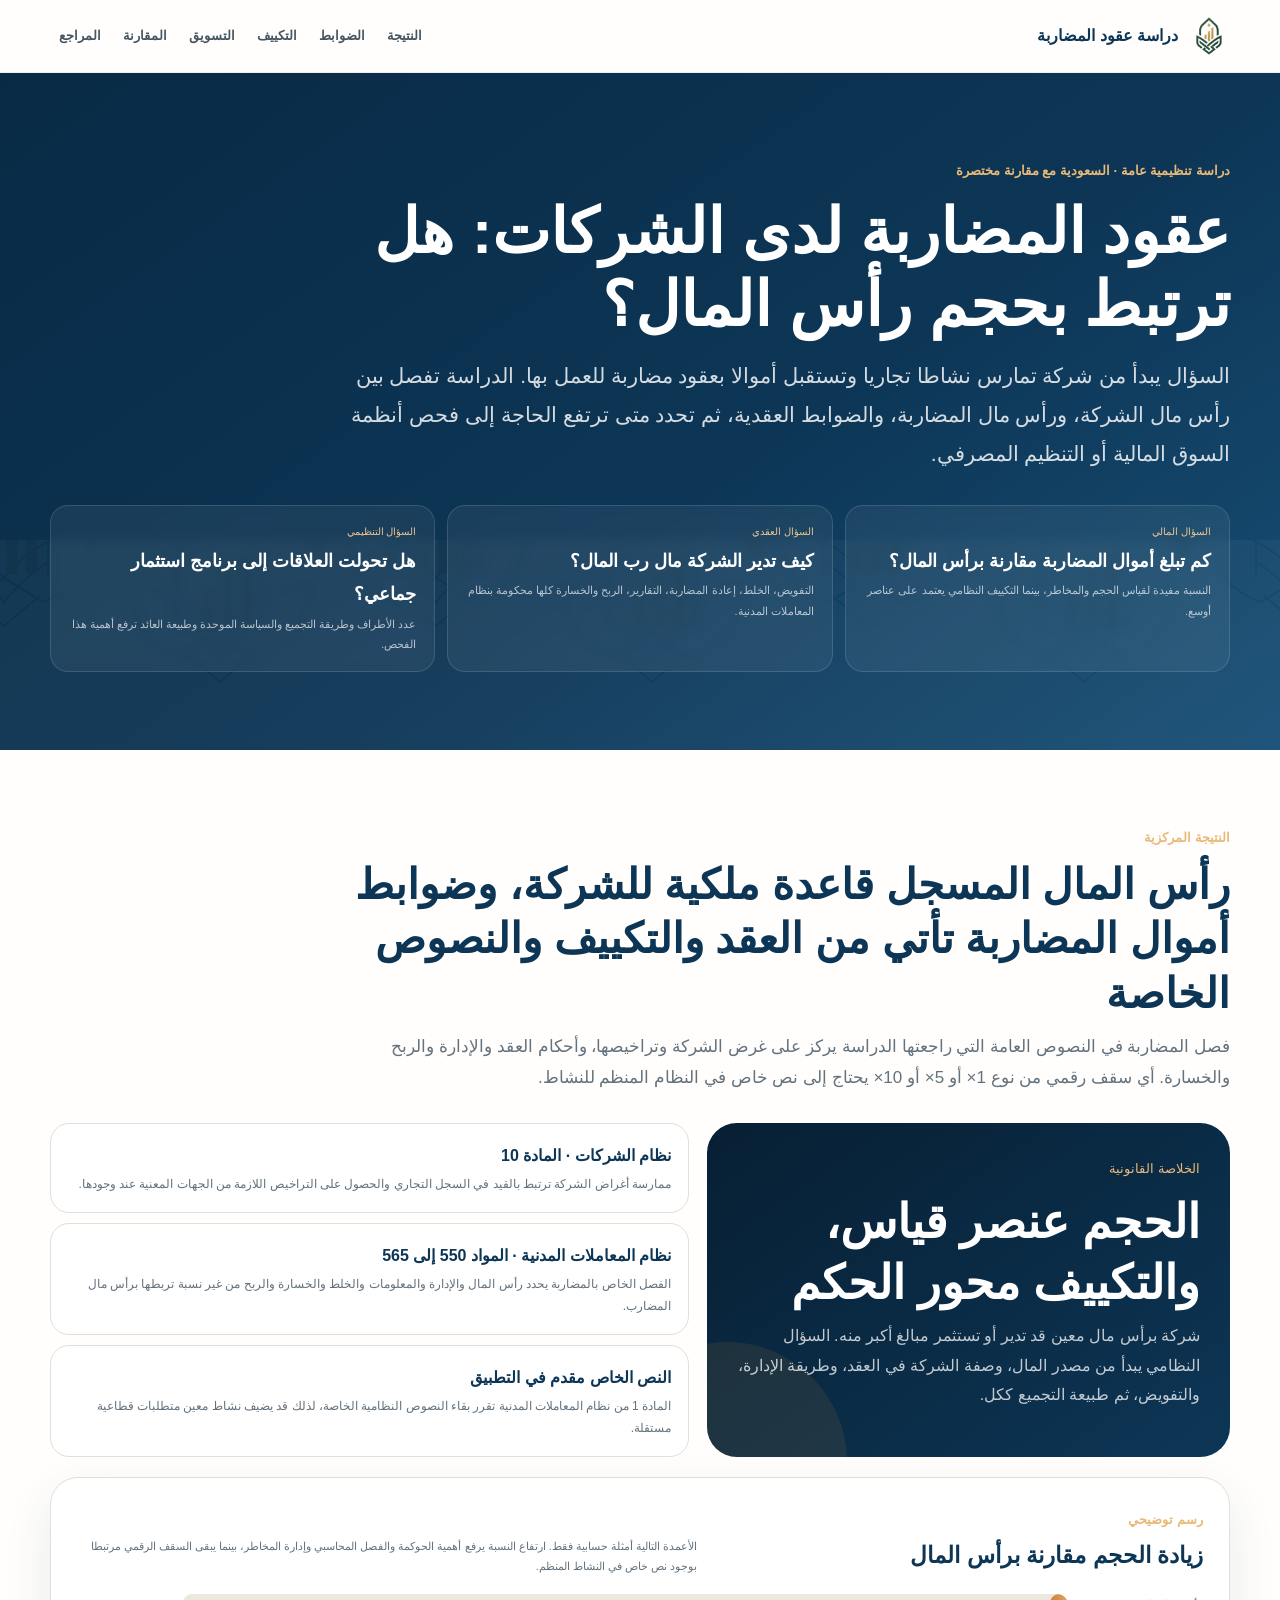
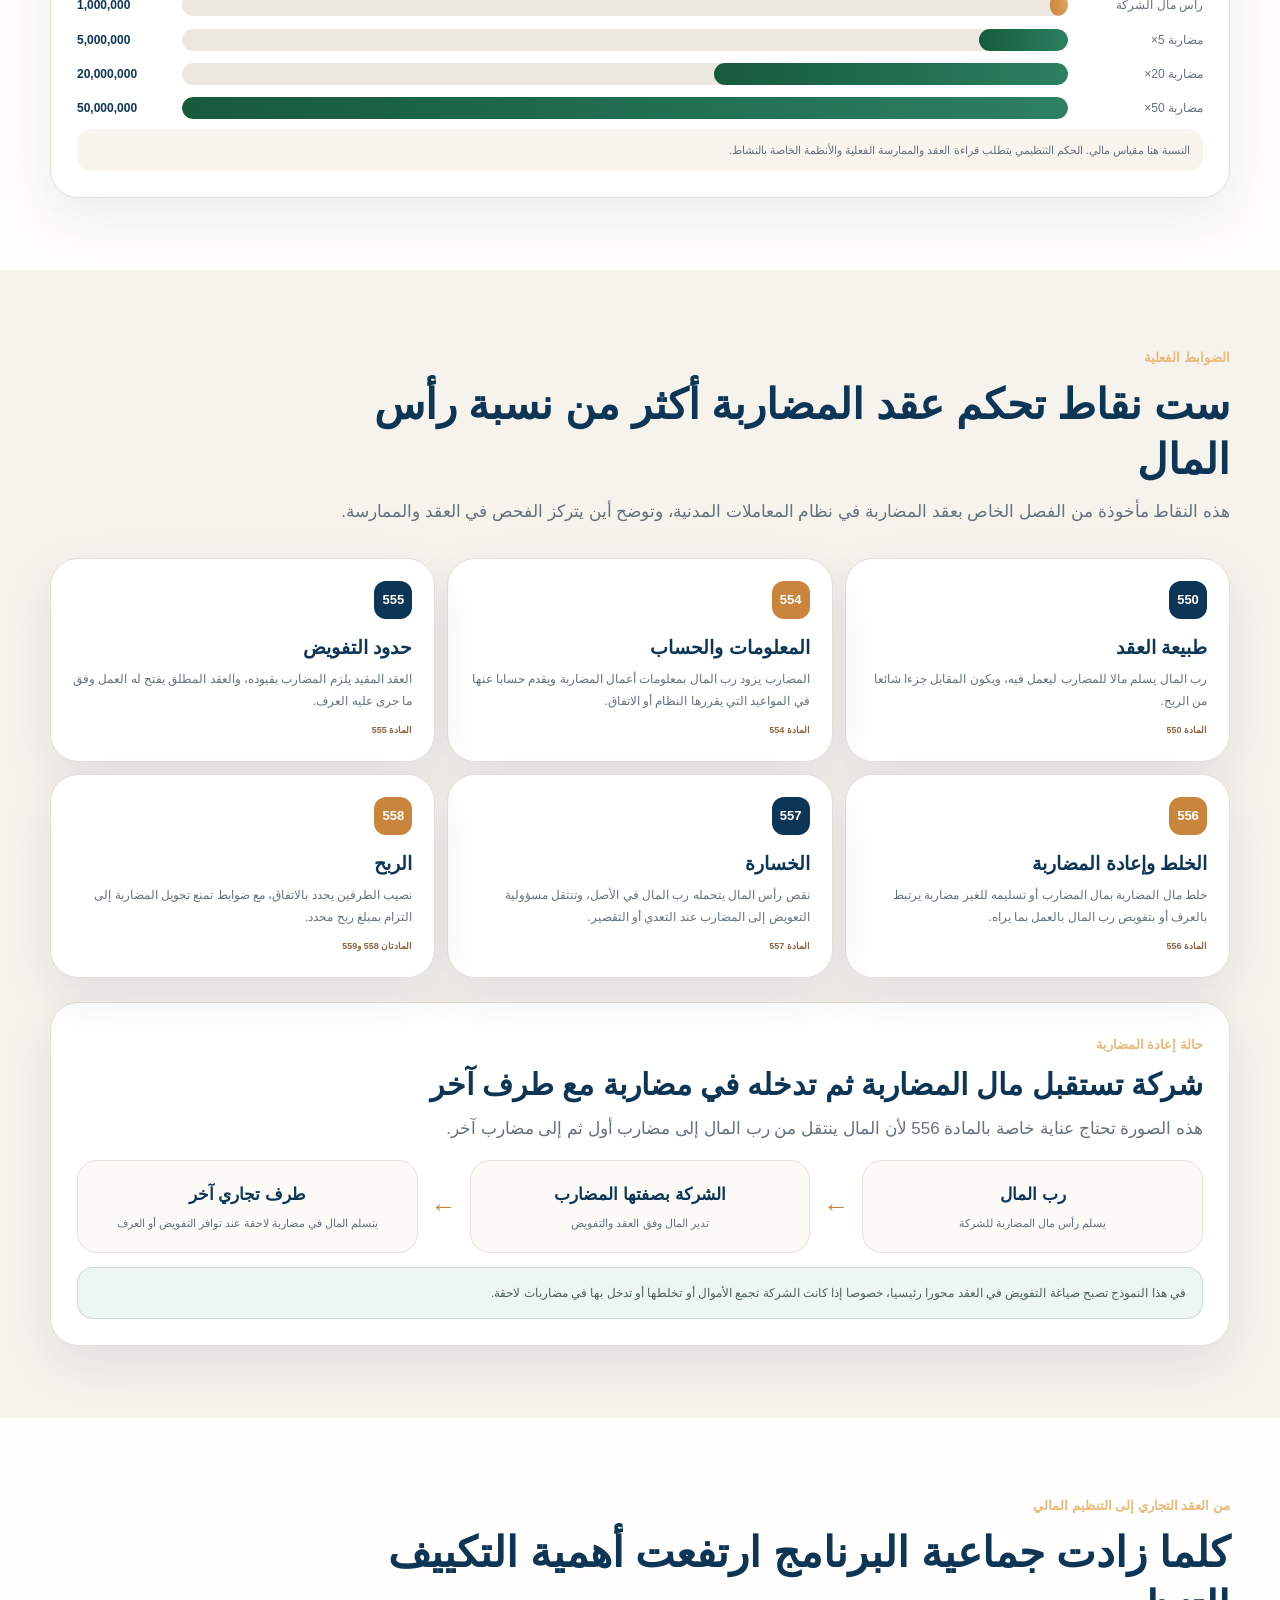
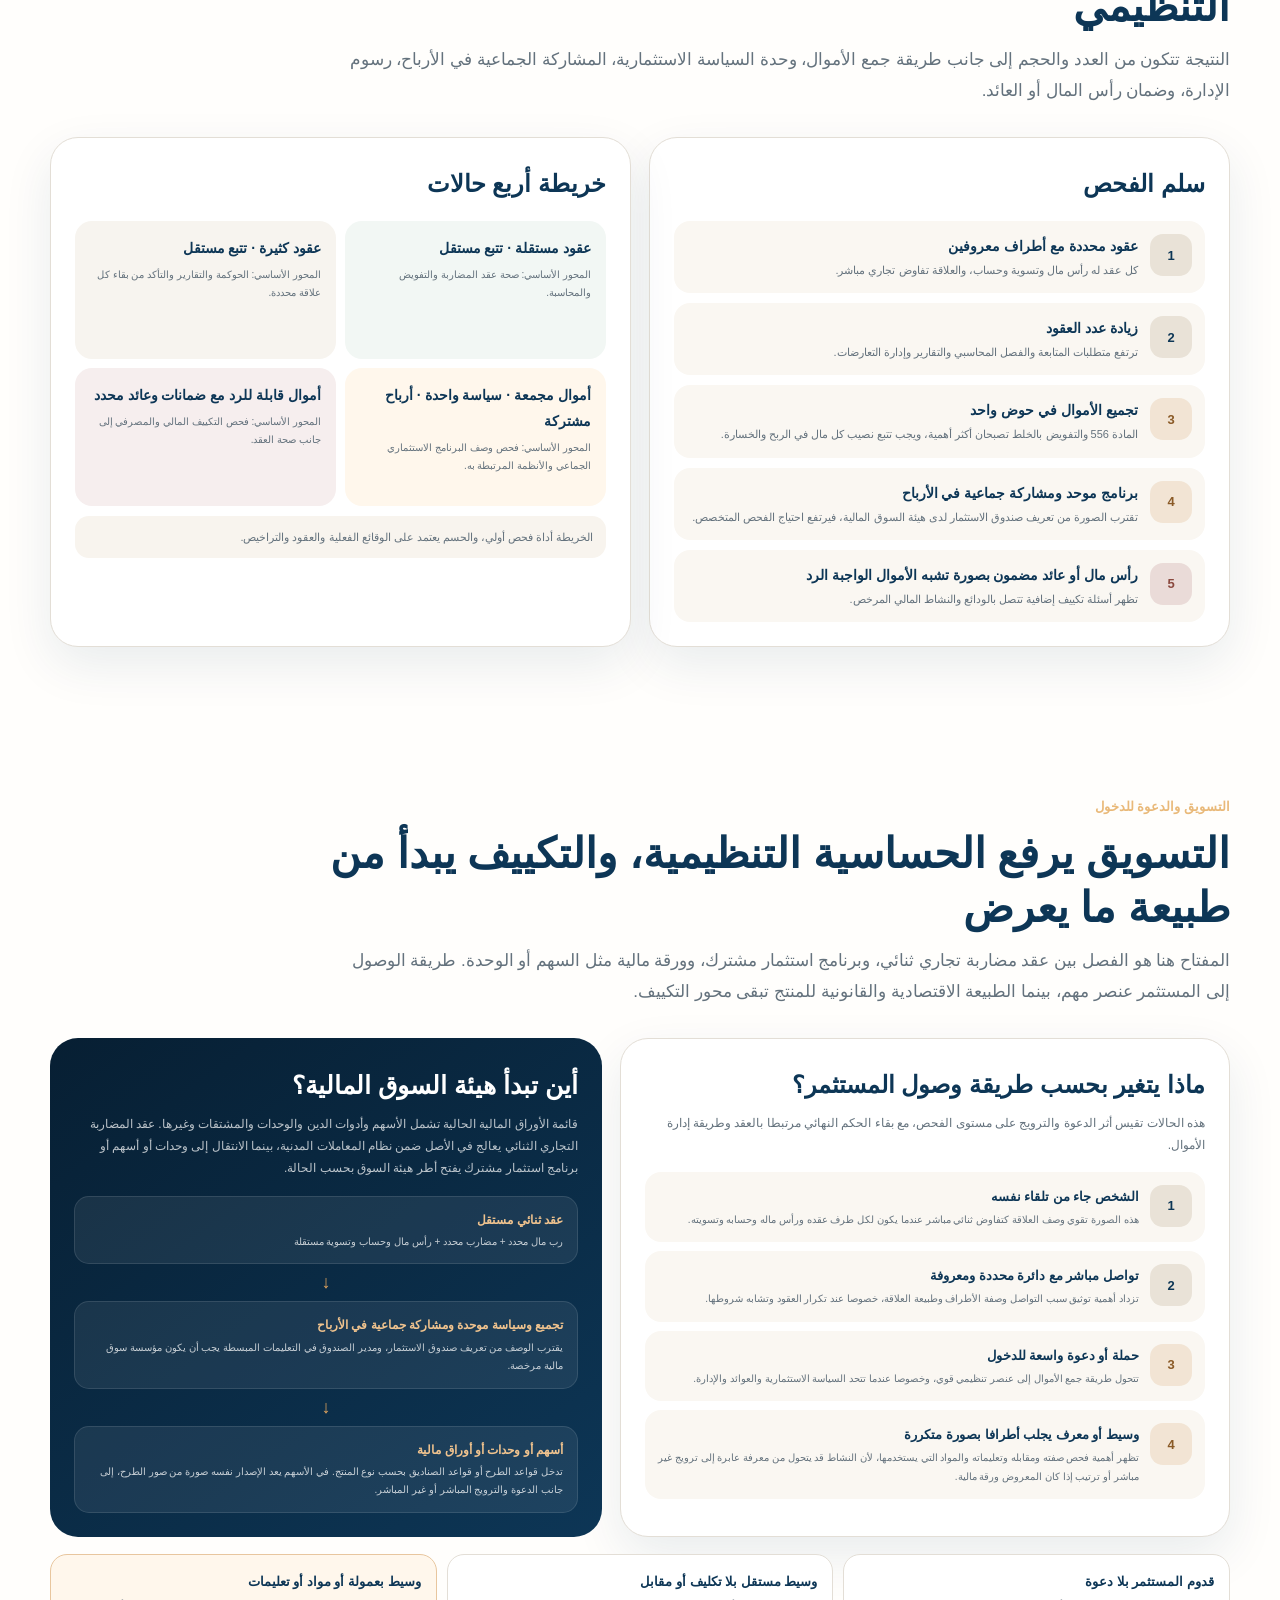
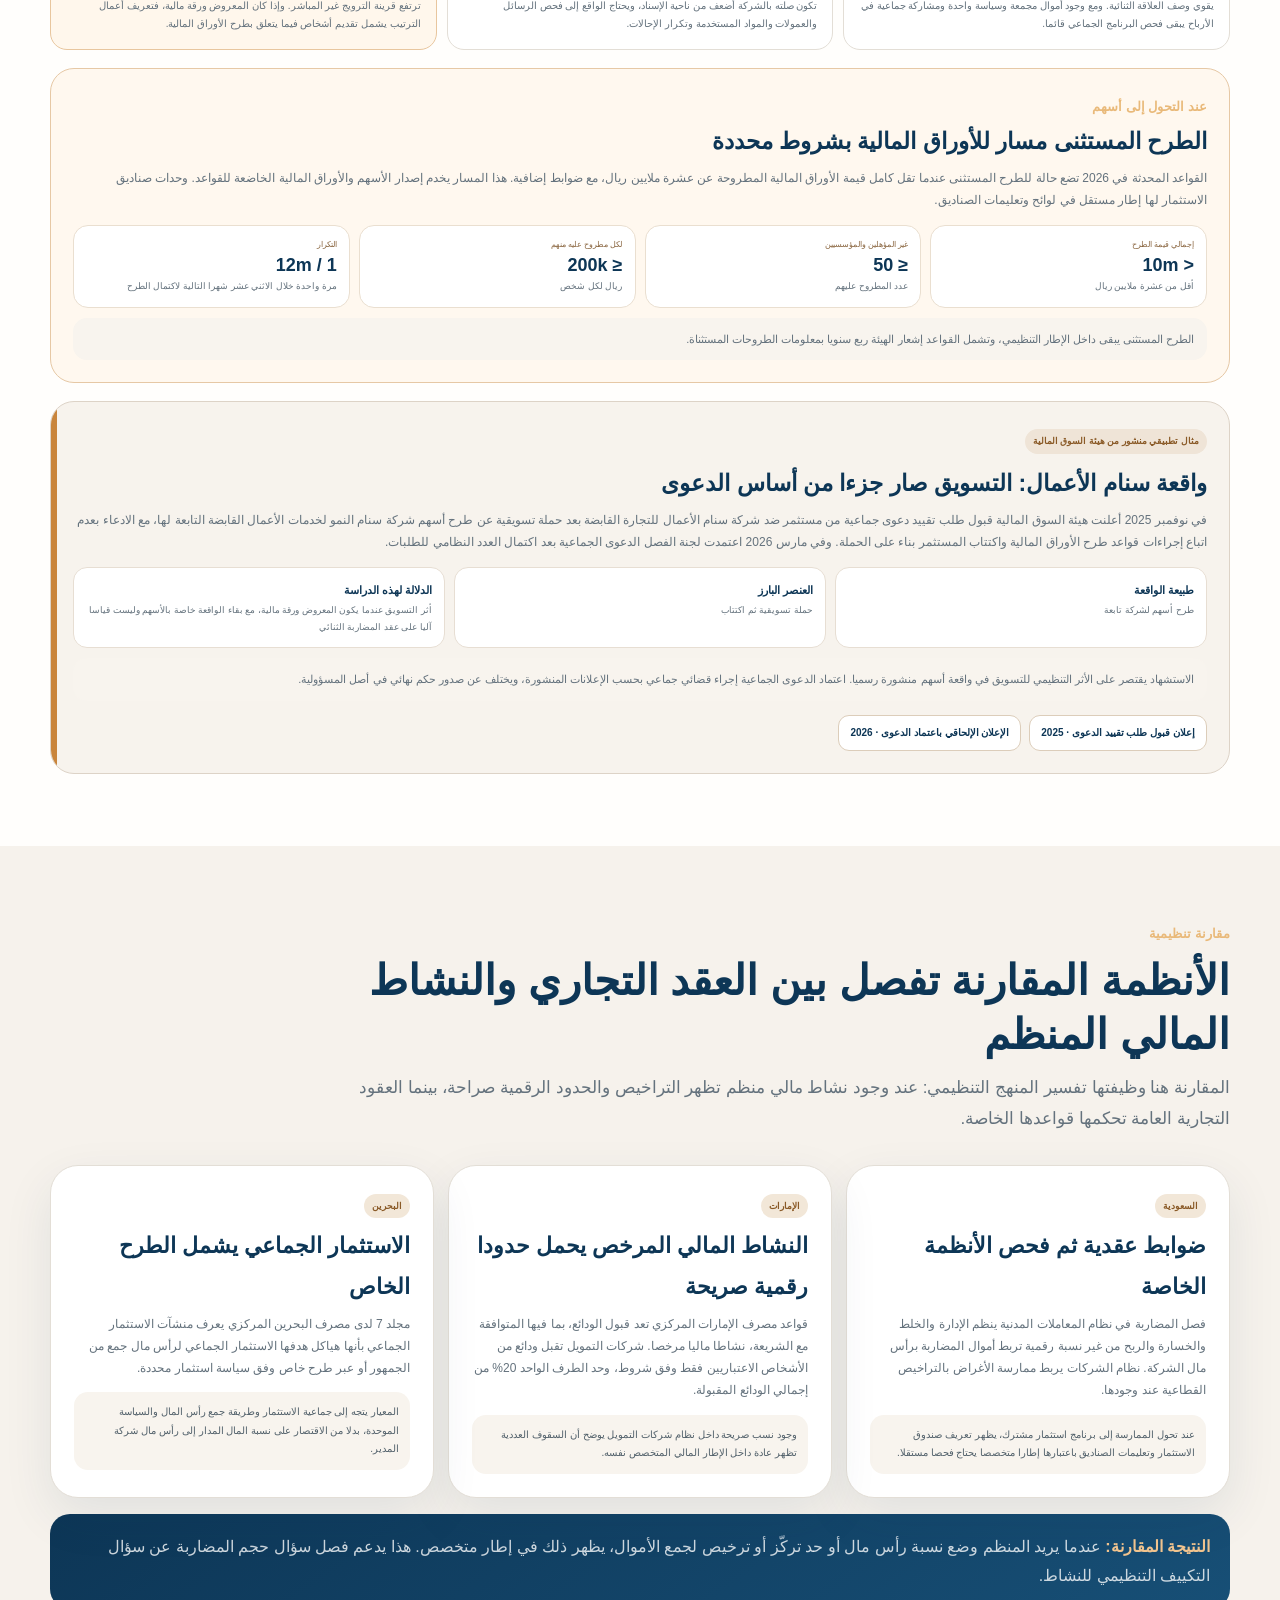
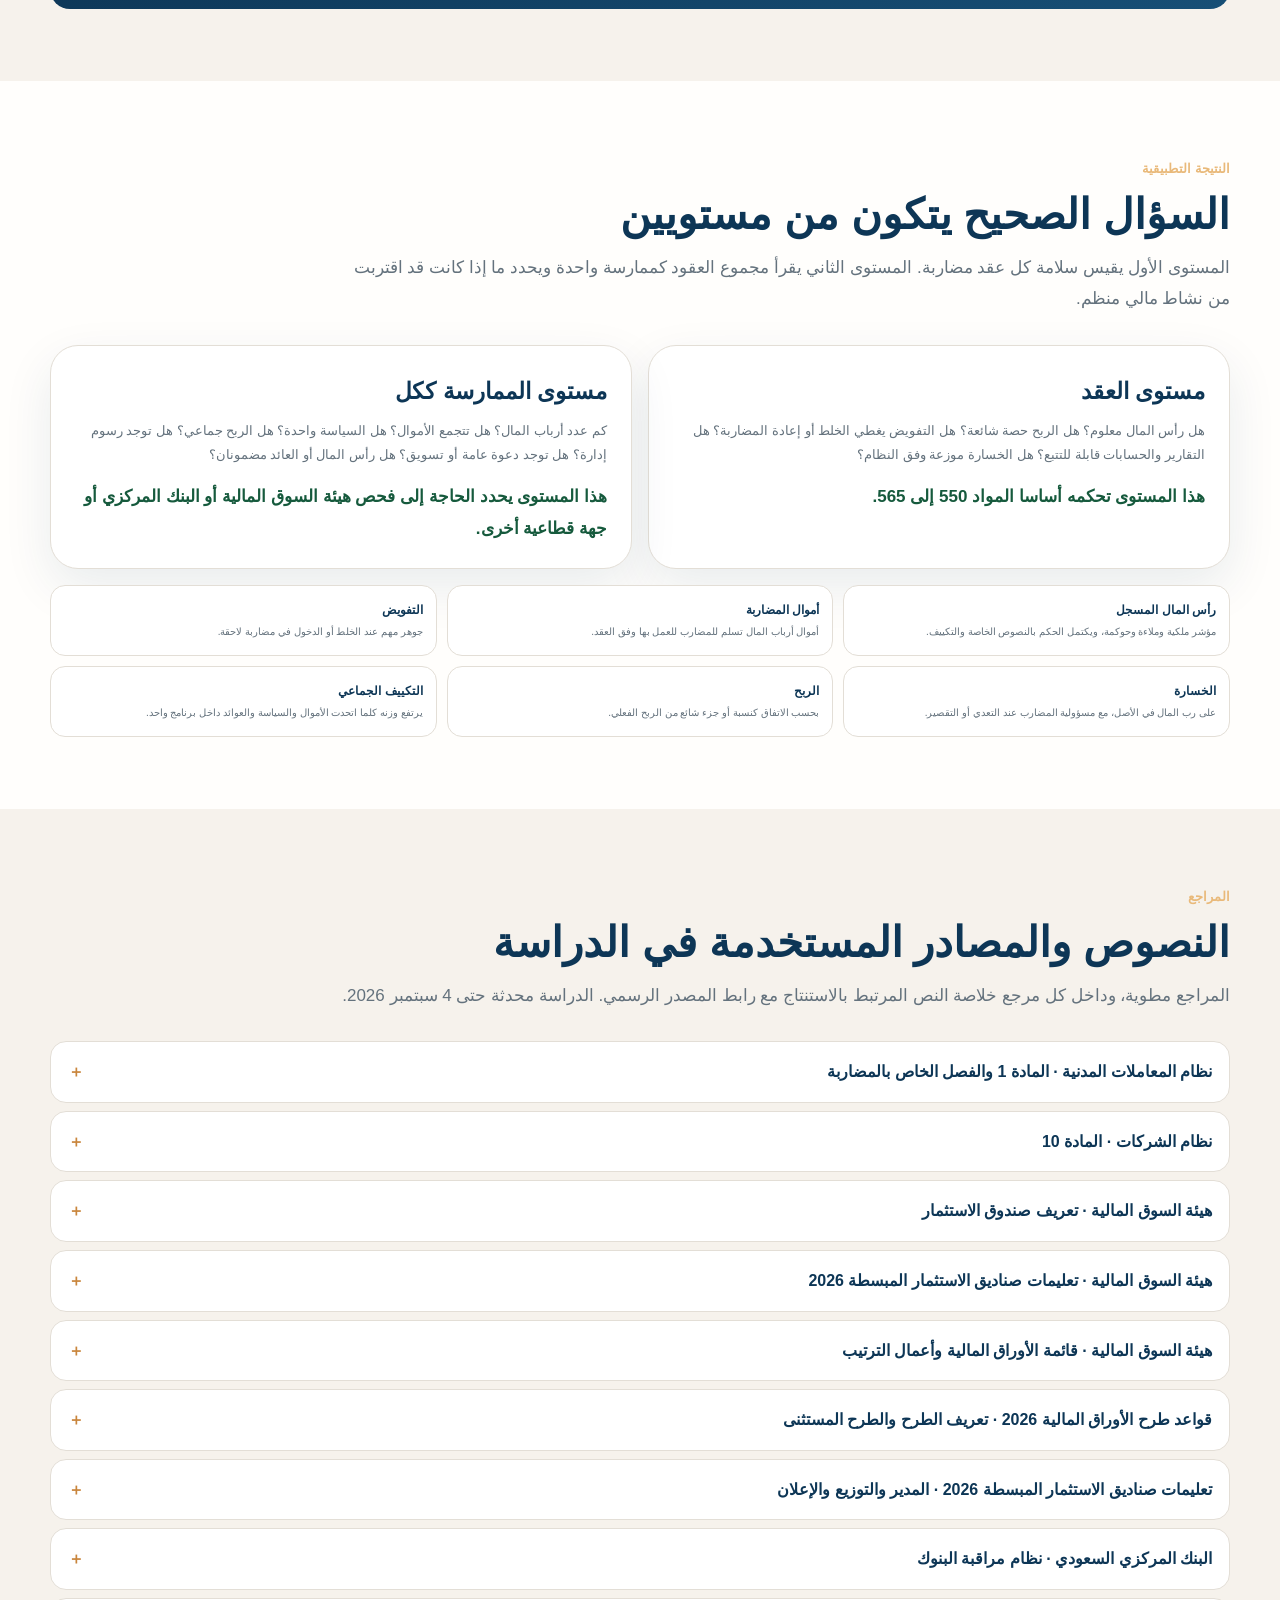
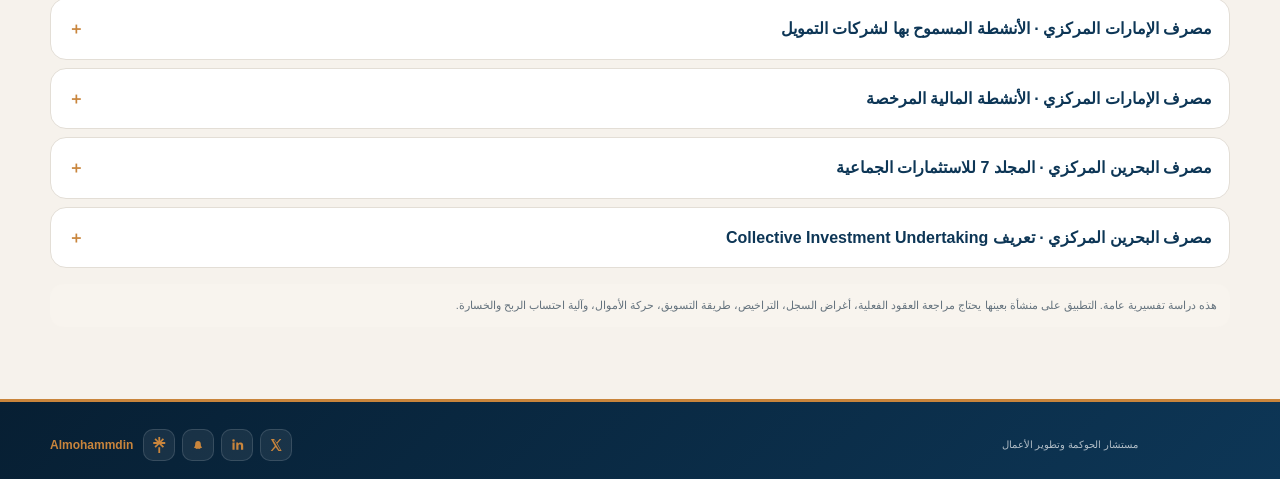
==== commit 30be8a2e: "Add marketing and CMA analysis to mudaraba study" ====
--- a/mudaraba-controls/index.html
+++ b/mudaraba-controls/index.html
@@ -49,7 +49,7 @@
 .matrix{padding:24px}.matrix h3{margin:0;color:var(--n);font-size:24px}.matrixGrid{display:grid;grid-template-columns:1fr 1fr;gap:9px;margin-top:15px}.quad{border-radius:17px;padding:15px;min-height:138px}.quad b,.quad span{display:block}.quad b{color:var(--n);font-size:14px}.quad span{color:var(--muted);font-size:10px;margin-top:4px}.q1{background:#F2F7F4}.q2{background:#F7F4EF}.q3{background:#FFF7EC}.q4{background:#F6EEEE}
 
 .marketingGrid{display:grid;grid-template-columns:1.05fr .95fr;gap:18px}.marketCard{padding:24px}.marketCard h3{margin:0;color:var(--n);font-size:24px}.marketCard p{margin:5px 0 0;color:var(--muted);font-size:12px}.marketRows{display:grid;gap:9px;margin-top:15px}.marketRow{display:grid;grid-template-columns:42px 1fr;gap:11px;padding:13px;border-radius:16px;background:#FAF7F2}.marketRow i{width:42px;height:42px;border-radius:13px;display:grid;place-items:center;background:#E9E2D7;color:var(--n);font:800 13px Arial!important;font-style:normal}.marketRow:nth-child(3) i,.marketRow:nth-child(4) i{background:#F2E4D4;color:#8A5A27}.marketRow b,.marketRow span{display:block}.marketRow b{color:var(--n);font-size:13px}.marketRow span{color:var(--muted);font-size:10px;margin-top:2px}.routeCard{padding:24px;background:linear-gradient(145deg,var(--n3),var(--n));color:#fff;border-radius:28px}.routeCard h3{margin:0;color:#fff;font-size:25px}.routeCard p{margin:5px 0 0;color:rgba(255,255,255,.72);font-size:12px}.routeFlow{display:grid;gap:8px;margin-top:16px}.routeNode{padding:12px 14px;border-radius:15px;background:rgba(255,255,255,.07);border:1px solid rgba(255,255,255,.11)}.routeNode b,.routeNode span{display:block}.routeNode b{color:#F0C38E;font-size:12px}.routeNode span{color:rgba(255,255,255,.75);font-size:10px;margin-top:2px}.routeArrow{text-align:center;color:#E2A45E;font:900 18px Arial!important}.exemptBox{margin-top:18px;padding:22px;border-radius:24px;background:#FFF8EF;border:1px solid #E6C8A5}.exemptBox h3{margin:0;color:var(--n);font-size:23px}.exemptBox p{margin:4px 0 0;color:var(--muted);font-size:12px}.exemptStats{display:grid;grid-template-columns:repeat(4,1fr);gap:9px;margin-top:14px}.exemptStat{background:#fff;border:1px solid #EADFD0;border-radius:15px;padding:12px}.exemptStat small,.exemptStat b,.exemptStat span{display:block}.exemptStat small{font-size:8px;color:#8A6640}.exemptStat b{font:800 18px Arial!important;color:var(--n);margin-top:2px}.exemptStat span{font-size:9px;color:var(--muted);margin-top:2px}.brokerGrid{display:grid;grid-template-columns:repeat(3,1fr);gap:10px;margin-top:17px}.brokerCase{padding:15px;border-radius:17px;border:1px solid var(--line);background:#fff}.brokerCase b,.brokerCase span{display:block}.brokerCase b{color:var(--n);font-size:13px}.brokerCase span{color:var(--muted);font-size:10px;margin-top:3px}.brokerCase.hot{background:#FFF7EC;border-color:#E8C69E}.snam{margin-top:18px;padding:22px;border-radius:24px;background:#F7F3ED;border:1px solid #DDD3C7;position:relative;overflow:hidden}.snam:before{content:"";position:absolute;inset:0 auto 0 0;width:6px;background:var(--g)}.snam .tag{display:inline-flex;padding:4px 8px;border-radius:999px;background:#EFE4D7;color:#8A5A27;font-size:9px;font-weight:800}.snam h3{margin:8px 0 5px;color:var(--n);font-size:23px}.snam p{margin:0;color:var(--muted);font-size:12px}.snamGrid{display:grid;grid-template-columns:repeat(3,1fr);gap:9px;margin-top:13px}.snamGrid div{padding:12px;border-radius:14px;background:#fff;border:1px solid #E7DED3}.snamGrid b,.snamGrid span{display:block}.snamGrid b{color:var(--n);font-size:11px}.snamGrid span{color:var(--muted);font-size:9px;margin-top:2px}@media(max-width:930px){.marketingGrid{grid-template-columns:1fr}.exemptStats,.brokerGrid,.snamGrid{grid-template-columns:1fr 1fr}}@media(max-width:620px){.exemptStats,.brokerGrid,.snamGrid{grid-template-columns:1fr}}
-.compare{display:grid;grid-template-columns:repeat(3,1fr);gap:14px}.country{padding:23px}.country .tag{display:inline-flex;padding:4px 8px;border-radius:999px;background:#F2E7D8;color:#8A5A27;font-size:9px;font-weight:800}.country h3{margin:8px 0 5px;color:var(--n);font-size:22px}.country p{margin:0;color:var(--muted);font-size:12px}.country .take{margin-top:13px;padding:11px;border-radius:14px;background:#F8F4EE;font-size:10px;color:#52616B}
+.snamLinks{display:flex;gap:8px;flex-wrap:wrap;margin-top:14px}.snamLinks a{display:inline-flex;align-items:center;padding:8px 11px;border-radius:11px;background:#fff;border:1px solid #DCCDBA;color:var(--n);font-size:10px;font-weight:800;text-decoration:none}.snamLinks a:hover{border-color:var(--g);background:#FFFBF6}.compare{display:grid;grid-template-columns:repeat(3,1fr);gap:14px}.country{padding:23px}.country .tag{display:inline-flex;padding:4px 8px;border-radius:999px;background:#F2E7D8;color:#8A5A27;font-size:9px;font-weight:800}.country h3{margin:8px 0 5px;color:var(--n);font-size:22px}.country p{margin:0;color:var(--muted);font-size:12px}.country .take{margin-top:13px;padding:11px;border-radius:14px;background:#F8F4EE;font-size:10px;color:#52616B}
 .takeaway{margin-top:16px;padding:18px 20px;border-radius:20px;background:linear-gradient(145deg,var(--n),var(--n2));color:#fff}.takeaway b{color:#F0C38E}.takeaway span{color:rgba(255,255,255,.78)}
 .finalGrid{display:grid;grid-template-columns:1fr 1fr;gap:16px}.finalCard{padding:24px}.finalCard h3{margin:0 0 7px;color:var(--n);font-size:23px}.finalCard p{margin:0;color:var(--muted);font-size:13px}.finalCard strong{display:block;margin-top:14px;color:var(--green);font-size:17px}
 .checks{display:grid;grid-template-columns:repeat(3,1fr);gap:10px;margin-top:16px}.check{padding:13px;border:1px solid var(--line);background:#fff;border-radius:15px}.check b,.check span{display:block}.check b{color:var(--n);font-size:12px}.check span{color:var(--muted);font-size:10px;margin-top:2px}
@@ -67,10 +67,10 @@
 <section class="sec soft" id="rules"><div class="c"><div class="head"><span class="ey">الضوابط الفعلية</span><h2>ست نقاط تحكم عقد المضاربة أكثر من نسبة رأس المال</h2><p>هذه النقاط مأخوذة من الفصل الخاص بعقد المضاربة في نظام المعاملات المدنية، وتوضح أين يتركز الفحص في العقد والممارسة.</p></div><div class="rules"><article class="card rule"><span class="num">550</span><h3>طبيعة العقد</h3><p>رب المال يسلم مالا للمضارب ليعمل فيه، ويكون المقابل جزءا شائعا من الربح.</p><small>المادة 550</small></article><article class="card rule"><span class="num">554</span><h3>المعلومات والحساب</h3><p>المضارب يزود رب المال بمعلومات أعمال المضاربة ويقدم حسابا عنها في المواعيد التي يقررها النظام أو الاتفاق.</p><small>المادة 554</small></article><article class="card rule"><span class="num">555</span><h3>حدود التفويض</h3><p>العقد المقيد يلزم المضارب بقيوده، والعقد المطلق يفتح له العمل وفق ما جرى عليه العرف.</p><small>المادة 555</small></article><article class="card rule"><span class="num">556</span><h3>الخلط وإعادة المضاربة</h3><p>خلط مال المضاربة بمال المضارب أو تسليمه للغير مضاربة يرتبط بالعرف أو بتفويض رب المال بالعمل بما يراه.</p><small>المادة 556</small></article><article class="card rule"><span class="num">557</span><h3>الخسارة</h3><p>نقص رأس المال يتحمله رب المال في الأصل، وتنتقل مسؤولية التعويض إلى المضارب عند التعدي أو التقصير.</p><small>المادة 557</small></article><article class="card rule"><span class="num">558</span><h3>الربح</h3><p>نصيب الطرفين يحدد بالاتفاق، مع ضوابط تمنع تحويل المضاربة إلى التزام بمبلغ ربح محدد.</p><small>المادتان 558 و559</small></article></div><div class="panel subFlow"><div class="head" style="margin-bottom:16px"><span class="ey">حالة إعادة المضاربة</span><h2 style="font-size:30px">شركة تستقبل مال المضاربة ثم تدخله في مضاربة مع طرف آخر</h2><p>هذه الصورة تحتاج عناية خاصة بالمادة 556 لأن المال ينتقل من رب المال إلى مضارب أول ثم إلى مضارب آخر.</p></div><div class="flow"><div class="node"><b>رب المال</b><span>يسلم رأس مال المضاربة للشركة</span></div><div class="arrow">←</div><div class="node"><b>الشركة بصفتها المضارب</b><span>تدير المال وفق العقد والتفويض</span></div><div class="arrow">←</div><div class="node"><b>طرف تجاري آخر</b><span>يتسلم المال في مضاربة لاحقة عند توافر التفويض أو العرف</span></div></div><div class="subNote">في هذا النموذج تصبح صياغة التفويض في العقد محورا رئيسيا، خصوصا إذا كانت الشركة تجمع الأموال أو تخلطها أو تدخل بها في مضاربات لاحقة.</div></div></div></section>
 <section class="sec white" id="regulatory"><div class="c"><div class="head"><span class="ey">من العقد التجاري إلى التنظيم المالي</span><h2>كلما زادت جماعية البرنامج ارتفعت أهمية التكييف التنظيمي</h2><p>النتيجة تتكون من العدد والحجم إلى جانب طريقة جمع الأموال، وحدة السياسة الاستثمارية، المشاركة الجماعية في الأرباح، رسوم الإدارة، وضمان رأس المال أو العائد.</p></div><div class="sensitivity"><div class="card ladder"><h3>سلم الفحص</h3><div class="steps"><div class="sstep"><i>1</i><div><b>عقود محددة مع أطراف معروفين</b><span>كل عقد له رأس مال وتسوية وحساب، والعلاقة تفاوض تجاري مباشر.</span></div></div><div class="sstep"><i>2</i><div><b>زيادة عدد العقود</b><span>ترتفع متطلبات المتابعة والفصل المحاسبي والتقارير وإدارة التعارضات.</span></div></div><div class="sstep"><i>3</i><div><b>تجميع الأموال في حوض واحد</b><span>المادة 556 والتفويض بالخلط تصبحان أكثر أهمية، ويجب تتبع نصيب كل مال في الربح والخسارة.</span></div></div><div class="sstep"><i>4</i><div><b>برنامج موحد ومشاركة جماعية في الأرباح</b><span>تقترب الصورة من تعريف صندوق الاستثمار لدى هيئة السوق المالية، فيرتفع احتياج الفحص المتخصص.</span></div></div><div class="sstep"><i>5</i><div><b>رأس مال أو عائد مضمون بصورة تشبه الأموال الواجبة الرد</b><span>تظهر أسئلة تكييف إضافية تتصل بالودائع والنشاط المالي المرخص.</span></div></div></div></div><div class="card matrix"><h3>خريطة أربع حالات</h3><div class="matrixGrid"><div class="quad q1"><b>عقود مستقلة · تتبع مستقل</b><span>المحور الأساسي: صحة عقد المضاربة والتفويض والمحاسبة.</span></div><div class="quad q2"><b>عقود كثيرة · تتبع مستقل</b><span>المحور الأساسي: الحوكمة والتقارير والتأكد من بقاء كل علاقة محددة.</span></div><div class="quad q3"><b>أموال مجمعة · سياسة واحدة · أرباح مشتركة</b><span>المحور الأساسي: فحص وصف البرنامج الاستثماري الجماعي والأنظمة المرتبطة به.</span></div><div class="quad q4"><b>أموال قابلة للرد مع ضمانات وعائد محدد</b><span>المحور الأساسي: فحص التكييف المالي والمصرفي إلى جانب صحة العقد.</span></div></div><div class="caption">الخريطة أداة فحص أولي، والحسم يعتمد على الوقائع الفعلية والعقود والتراخيص.</div></div></div></div></section>
 
-<section class="sec white" id="marketing"><div class="c"><div class="head"><span class="ey">التسويق والدعوة للدخول</span><h2>التسويق يرفع الحساسية التنظيمية، والتكييف يبدأ من طبيعة ما يعرض</h2><p>المفتاح هنا هو الفصل بين عقد مضاربة تجاري ثنائي، وبرنامج استثمار مشترك، وورقة مالية مثل السهم أو الوحدة. طريقة الوصول إلى المستثمر عنصر مهم، بينما الطبيعة الاقتصادية والقانونية للمنتج تبقى محور التكييف.</p></div><div class="marketingGrid"><div class="card marketCard"><h3>ماذا يتغير بحسب طريقة وصول المستثمر؟</h3><p>هذه الحالات تقيس أثر الدعوة والترويج على مستوى الفحص، مع بقاء الحكم النهائي مرتبطا بالعقد وطريقة إدارة الأموال.</p><div class="marketRows"><div class="marketRow"><i>1</i><div><b>الشخص جاء من تلقاء نفسه</b><span>هذه الصورة تقوي وصف العلاقة كتفاوض ثنائي مباشر عندما يكون لكل طرف عقده ورأس ماله وحسابه وتسويته.</span></div></div><div class="marketRow"><i>2</i><div><b>تواصل مباشر مع دائرة محددة ومعروفة</b><span>تزداد أهمية توثيق سبب التواصل وصفة الأطراف وطبيعة العلاقة، خصوصا عند تكرار العقود وتشابه شروطها.</span></div></div><div class="marketRow"><i>3</i><div><b>حملة أو دعوة واسعة للدخول</b><span>تتحول طريقة جمع الأموال إلى عنصر تنظيمي قوي، وخصوصا عندما تتحد السياسة الاستثمارية والعوائد والإدارة.</span></div></div><div class="marketRow"><i>4</i><div><b>وسيط أو معرف يجلب أطرافا بصورة متكررة</b><span>تظهر أهمية فحص صفته ومقابله وتعليماته والمواد التي يستخدمها، لأن النشاط قد يتحول من معرفة عابرة إلى ترويج غير مباشر أو ترتيب إذا كان المعروض ورقة مالية.</span></div></div></div></div><div class="routeCard"><h3>أين تبدأ هيئة السوق المالية؟</h3><p>قائمة الأوراق المالية الحالية تشمل الأسهم وأدوات الدين والوحدات والمشتقات وغيرها. عقد المضاربة التجاري الثنائي يعالج في الأصل ضمن نظام المعاملات المدنية، بينما الانتقال إلى وحدات أو أسهم أو برنامج استثمار مشترك يفتح أطر هيئة السوق بحسب الحالة.</p><div class="routeFlow"><div class="routeNode"><b>عقد ثنائي مستقل</b><span>رب مال محدد + مضارب محدد + رأس مال وحساب وتسوية مستقلة</span></div><div class="routeArrow">↓</div><div class="routeNode"><b>تجميع وسياسة موحدة ومشاركة جماعية في الأرباح</b><span>يقترب الوصف من تعريف صندوق الاستثمار، ومدير الصندوق في التعليمات المبسطة يجب أن يكون مؤسسة سوق مالية مرخصة.</span></div><div class="routeArrow">↓</div><div class="routeNode"><b>أسهم أو وحدات أو أوراق مالية</b><span>تدخل قواعد الطرح أو قواعد الصناديق بحسب نوع المنتج. في الأسهم يعد الإصدار نفسه صورة من صور الطرح، إلى جانب الدعوة والترويج المباشر أو غير المباشر.</span></div></div></div></div><div class="brokerGrid"><div class="brokerCase"><b>قدوم المستثمر بلا دعوة</b><span>يقوي وصف العلاقة الثنائية. ومع وجود أموال مجمعة وسياسة واحدة ومشاركة جماعية في الأرباح يبقى فحص البرنامج الجماعي قائما.</span></div><div class="brokerCase"><b>وسيط مستقل بلا تكليف أو مقابل</b><span>تكون صلته بالشركة أضعف من ناحية الإسناد، ويحتاج الواقع إلى فحص الرسائل والعمولات والمواد المستخدمة وتكرار الإحالات.</span></div><div class="brokerCase hot"><b>وسيط بعمولة أو مواد أو تعليمات</b><span>ترتفع قرينة الترويج غير المباشر. وإذا كان المعروض ورقة مالية، فتعريف أعمال الترتيب يشمل تقديم أشخاص فيما يتعلق بطرح الأوراق المالية.</span></div></div><div class="exemptBox"><span class="ey">عند التحول إلى أسهم</span><h3>الطرح المستثنى مسار للأوراق المالية بشروط محددة</h3><p>القواعد المحدثة في 2026 تضع حالة للطرح المستثنى عندما تقل كامل قيمة الأوراق المالية المطروحة عن عشرة ملايين ريال، مع ضوابط إضافية. هذا المسار يخدم إصدار الأسهم والأوراق المالية الخاضعة للقواعد. وحدات صناديق الاستثمار لها إطار مستقل في لوائح وتعليمات الصناديق.</p><div class="exemptStats"><div class="exemptStat"><small>إجمالي قيمة الطرح</small><b>&lt; 10m</b><span>أقل من عشرة ملايين ريال</span></div><div class="exemptStat"><small>غير المؤهلين والمؤسسيين</small><b>≤ 50</b><span>عدد المطروح عليهم</span></div><div class="exemptStat"><small>لكل مطروح عليه منهم</small><b>≤ 200k</b><span>ريال لكل شخص</span></div><div class="exemptStat"><small>التكرار</small><b>1 / 12m</b><span>مرة واحدة خلال الاثني عشر شهرا التالية لاكتمال الطرح</span></div></div><div class="caption">الطرح المستثنى يبقى داخل الإطار التنظيمي، وتشمل القواعد إشعار الهيئة ربع سنويا بمعلومات الطروحات المستثناة.</div></div><div class="snam"><span class="tag">مثال تطبيقي منشور من هيئة السوق المالية</span><h3>واقعة سنام الأعمال: التسويق صار جزءا من أساس الدعوى</h3><p>في نوفمبر 2025 أعلنت هيئة السوق المالية قبول طلب تقييد دعوى جماعية من مستثمر ضد شركة سنام الأعمال للتجارة القابضة بعد حملة تسويقية عن طرح أسهم شركة سنام النمو لخدمات الأعمال القابضة التابعة لها، مع الادعاء بعدم اتباع إجراءات قواعد طرح الأوراق المالية واكتتاب المستثمر بناء على الحملة. وفي مارس 2026 اعتمدت لجنة الفصل الدعوى الجماعية بعد اكتمال العدد النظامي للطلبات.</p><div class="snamGrid"><div><b>طبيعة الواقعة</b><span>طرح أسهم لشركة تابعة</span></div><div><b>العنصر البارز</b><span>حملة تسويقية ثم اكتتاب</span></div><div><b>الدلالة لهذه الدراسة</b><span>أثر التسويق عندما يكون المعروض ورقة مالية، مع بقاء الواقعة خاصة بالأسهم وليست قياسا آليا على عقد المضاربة الثنائي</span></div></div><div class="caption">الاستشهاد يقتصر على الأثر التنظيمي للتسويق في واقعة أسهم منشورة رسميا. اعتماد الدعوى الجماعية إجراء قضائي جماعي بحسب الإعلانات المنشورة، ويختلف عن صدور حكم نهائي في أصل المسؤولية.</div></div></div></section>
+<section class="sec white" id="marketing"><div class="c"><div class="head"><span class="ey">التسويق والدعوة للدخول</span><h2>التسويق يرفع الحساسية التنظيمية، والتكييف يبدأ من طبيعة ما يعرض</h2><p>المفتاح هنا هو الفصل بين عقد مضاربة تجاري ثنائي، وبرنامج استثمار مشترك، وورقة مالية مثل السهم أو الوحدة. طريقة الوصول إلى المستثمر عنصر مهم، بينما الطبيعة الاقتصادية والقانونية للمنتج تبقى محور التكييف.</p></div><div class="marketingGrid"><div class="card marketCard"><h3>ماذا يتغير بحسب طريقة وصول المستثمر؟</h3><p>هذه الحالات تقيس أثر الدعوة والترويج على مستوى الفحص، مع بقاء الحكم النهائي مرتبطا بالعقد وطريقة إدارة الأموال.</p><div class="marketRows"><div class="marketRow"><i>1</i><div><b>الشخص جاء من تلقاء نفسه</b><span>هذه الصورة تقوي وصف العلاقة كتفاوض ثنائي مباشر عندما يكون لكل طرف عقده ورأس ماله وحسابه وتسويته.</span></div></div><div class="marketRow"><i>2</i><div><b>تواصل مباشر مع دائرة محددة ومعروفة</b><span>تزداد أهمية توثيق سبب التواصل وصفة الأطراف وطبيعة العلاقة، خصوصا عند تكرار العقود وتشابه شروطها.</span></div></div><div class="marketRow"><i>3</i><div><b>حملة أو دعوة واسعة للدخول</b><span>تتحول طريقة جمع الأموال إلى عنصر تنظيمي قوي، وخصوصا عندما تتحد السياسة الاستثمارية والعوائد والإدارة.</span></div></div><div class="marketRow"><i>4</i><div><b>وسيط أو معرف يجلب أطرافا بصورة متكررة</b><span>تظهر أهمية فحص صفته ومقابله وتعليماته والمواد التي يستخدمها، لأن النشاط قد يتحول من معرفة عابرة إلى ترويج غير مباشر أو ترتيب إذا كان المعروض ورقة مالية.</span></div></div></div></div><div class="routeCard"><h3>أين تبدأ هيئة السوق المالية؟</h3><p>قائمة الأوراق المالية الحالية تشمل الأسهم وأدوات الدين والوحدات والمشتقات وغيرها. عقد المضاربة التجاري الثنائي يعالج في الأصل ضمن نظام المعاملات المدنية، بينما الانتقال إلى وحدات أو أسهم أو برنامج استثمار مشترك يفتح أطر هيئة السوق بحسب الحالة.</p><div class="routeFlow"><div class="routeNode"><b>عقد ثنائي مستقل</b><span>رب مال محدد + مضارب محدد + رأس مال وحساب وتسوية مستقلة</span></div><div class="routeArrow">↓</div><div class="routeNode"><b>تجميع وسياسة موحدة ومشاركة جماعية في الأرباح</b><span>يقترب الوصف من تعريف صندوق الاستثمار، ومدير الصندوق في التعليمات المبسطة يجب أن يكون مؤسسة سوق مالية مرخصة.</span></div><div class="routeArrow">↓</div><div class="routeNode"><b>أسهم أو وحدات أو أوراق مالية</b><span>تدخل قواعد الطرح أو قواعد الصناديق بحسب نوع المنتج. في الأسهم يعد الإصدار نفسه صورة من صور الطرح، إلى جانب الدعوة والترويج المباشر أو غير المباشر.</span></div></div></div></div><div class="brokerGrid"><div class="brokerCase"><b>قدوم المستثمر بلا دعوة</b><span>يقوي وصف العلاقة الثنائية. ومع وجود أموال مجمعة وسياسة واحدة ومشاركة جماعية في الأرباح يبقى فحص البرنامج الجماعي قائما.</span></div><div class="brokerCase"><b>وسيط مستقل بلا تكليف أو مقابل</b><span>تكون صلته بالشركة أضعف من ناحية الإسناد، ويحتاج الواقع إلى فحص الرسائل والعمولات والمواد المستخدمة وتكرار الإحالات.</span></div><div class="brokerCase hot"><b>وسيط بعمولة أو مواد أو تعليمات</b><span>ترتفع قرينة الترويج غير المباشر. وإذا كان المعروض ورقة مالية، فتعريف أعمال الترتيب يشمل تقديم أشخاص فيما يتعلق بطرح الأوراق المالية.</span></div></div><div class="exemptBox"><span class="ey">عند التحول إلى أسهم</span><h3>الطرح المستثنى مسار للأوراق المالية بشروط محددة</h3><p>القواعد المحدثة في 2026 تضع حالة للطرح المستثنى عندما تقل كامل قيمة الأوراق المالية المطروحة عن عشرة ملايين ريال، مع ضوابط إضافية. هذا المسار يخدم إصدار الأسهم والأوراق المالية الخاضعة للقواعد. وحدات صناديق الاستثمار لها إطار مستقل في لوائح وتعليمات الصناديق.</p><div class="exemptStats"><div class="exemptStat"><small>إجمالي قيمة الطرح</small><b>&lt; 10m</b><span>أقل من عشرة ملايين ريال</span></div><div class="exemptStat"><small>غير المؤهلين والمؤسسيين</small><b>≤ 50</b><span>عدد المطروح عليهم</span></div><div class="exemptStat"><small>لكل مطروح عليه منهم</small><b>≤ 200k</b><span>ريال لكل شخص</span></div><div class="exemptStat"><small>التكرار</small><b>1 / 12m</b><span>مرة واحدة خلال الاثني عشر شهرا التالية لاكتمال الطرح</span></div></div><div class="caption">الطرح المستثنى يبقى داخل الإطار التنظيمي، وتشمل القواعد إشعار الهيئة ربع سنويا بمعلومات الطروحات المستثناة.</div></div><div class="snam"><span class="tag">مثال تطبيقي منشور من هيئة السوق المالية</span><h3>واقعة سنام الأعمال: التسويق صار جزءا من أساس الدعوى</h3><p>في نوفمبر 2025 أعلنت هيئة السوق المالية قبول طلب تقييد دعوى جماعية من مستثمر ضد شركة سنام الأعمال للتجارة القابضة بعد حملة تسويقية عن طرح أسهم شركة سنام النمو لخدمات الأعمال القابضة التابعة لها، مع الادعاء بعدم اتباع إجراءات قواعد طرح الأوراق المالية واكتتاب المستثمر بناء على الحملة. وفي مارس 2026 اعتمدت لجنة الفصل الدعوى الجماعية بعد اكتمال العدد النظامي للطلبات.</p><div class="snamGrid"><div><b>طبيعة الواقعة</b><span>طرح أسهم لشركة تابعة</span></div><div><b>العنصر البارز</b><span>حملة تسويقية ثم اكتتاب</span></div><div><b>الدلالة لهذه الدراسة</b><span>أثر التسويق عندما يكون المعروض ورقة مالية، مع بقاء الواقعة خاصة بالأسهم وليست قياسا آليا على عقد المضاربة الثنائي</span></div></div><div class="caption">الاستشهاد يقتصر على الأثر التنظيمي للتسويق في واقعة أسهم منشورة رسميا. اعتماد الدعوى الجماعية إجراء قضائي جماعي بحسب الإعلانات المنشورة، ويختلف عن صدور حكم نهائي في أصل المسؤولية.</div><div class="snamLinks"><a href="https://cma.gov.sa/MediaCenter/NEWS/Pages/CMA_N_3907.aspx" target="_blank" rel="noopener">إعلان قبول طلب تقييد الدعوى · 2025</a><a href="https://cma.gov.sa/MediaCenter/NEWS/Pages/CMA_N_4020.aspx" target="_blank" rel="noopener">الإعلان الإلحاقي باعتماد الدعوى · 2026</a></div></div></div></section>
 <section class="sec soft" id="compare"><div class="c"><div class="head"><span class="ey">مقارنة تنظيمية</span><h2>الأنظمة المقارنة تفصل بين العقد التجاري والنشاط المالي المنظم</h2><p>المقارنة هنا وظيفتها تفسير المنهج التنظيمي: عند وجود نشاط مالي منظم تظهر التراخيص والحدود الرقمية صراحة، بينما العقود التجارية العامة تحكمها قواعدها الخاصة.</p></div><div class="compare"><article class="card country"><span class="tag">السعودية</span><h3>ضوابط عقدية ثم فحص الأنظمة الخاصة</h3><p>فصل المضاربة في نظام المعاملات المدنية ينظم الإدارة والخلط والخسارة والربح من غير نسبة رقمية تربط أموال المضاربة برأس مال الشركة. نظام الشركات يربط ممارسة الأغراض بالتراخيص القطاعية عند وجودها.</p><div class="take">عند تحول الممارسة إلى برنامج استثمار مشترك، يظهر تعريف صندوق الاستثمار وتعليمات الصناديق باعتبارها إطارا متخصصا يحتاج فحصا مستقلا.</div></article><article class="card country"><span class="tag">الإمارات</span><h3>النشاط المالي المرخص يحمل حدودا رقمية صريحة</h3><p>قواعد مصرف الإمارات المركزي تعد قبول الودائع، بما فيها المتوافقة مع الشريعة، نشاطا ماليا مرخصا. شركات التمويل تقبل ودائع من الأشخاص الاعتباريين فقط وفق شروط، وحد الطرف الواحد 20% من إجمالي الودائع المقبولة.</p><div class="take">وجود نسب صريحة داخل نظام شركات التمويل يوضح أن السقوف العددية تظهر عادة داخل الإطار المالي المتخصص نفسه.</div></article><article class="card country"><span class="tag">البحرين</span><h3>الاستثمار الجماعي يشمل الطرح الخاص</h3><p>مجلد 7 لدى مصرف البحرين المركزي يعرف منشآت الاستثمار الجماعي بأنها هياكل هدفها الاستثمار الجماعي لرأس مال جمع من الجمهور أو عبر طرح خاص وفق سياسة استثمار محددة.</p><div class="take">المعيار يتجه إلى جماعية الاستثمار وطريقة جمع رأس المال والسياسة الموحدة، بدلا من الاقتصار على نسبة المال المدار إلى رأس مال شركة المدير.</div></article></div><div class="takeaway"><b>النتيجة المقارنة:</b> <span>عندما يريد المنظم وضع نسبة رأس مال أو حد تركّز أو ترخيص لجمع الأموال، يظهر ذلك في إطار متخصص. هذا يدعم فصل سؤال حجم المضاربة عن سؤال التكييف التنظيمي للنشاط.</span></div></div></section>
 <section class="sec white"><div class="c"><div class="head"><span class="ey">النتيجة التطبيقية</span><h2>السؤال الصحيح يتكون من مستويين</h2><p>المستوى الأول يقيس سلامة كل عقد مضاربة. المستوى الثاني يقرأ مجموع العقود كممارسة واحدة ويحدد ما إذا كانت قد اقتربت من نشاط مالي منظم.</p></div><div class="finalGrid"><div class="card finalCard"><h3>مستوى العقد</h3><p>هل رأس المال معلوم؟ هل الربح حصة شائعة؟ هل التفويض يغطي الخلط أو إعادة المضاربة؟ هل التقارير والحسابات قابلة للتتبع؟ هل الخسارة موزعة وفق النظام؟</p><strong>هذا المستوى تحكمه أساسا المواد 550 إلى 565.</strong></div><div class="card finalCard"><h3>مستوى الممارسة ككل</h3><p>كم عدد أرباب المال؟ هل تتجمع الأموال؟ هل السياسة واحدة؟ هل الربح جماعي؟ هل توجد رسوم إدارة؟ هل توجد دعوة عامة أو تسويق؟ هل رأس المال أو العائد مضمونان؟</p><strong>هذا المستوى يحدد الحاجة إلى فحص هيئة السوق المالية أو البنك المركزي أو جهة قطاعية أخرى.</strong></div></div><div class="checks"><div class="check"><b>رأس المال المسجل</b><span>مؤشر ملكية وملاءة وحوكمة، ويكتمل الحكم بالنصوص الخاصة والتكييف.</span></div><div class="check"><b>أموال المضاربة</b><span>أموال أرباب المال تسلم للمضارب للعمل بها وفق العقد.</span></div><div class="check"><b>التفويض</b><span>جوهر مهم عند الخلط أو الدخول في مضاربة لاحقة.</span></div><div class="check"><b>الخسارة</b><span>على رب المال في الأصل، مع مسؤولية المضارب عند التعدي أو التقصير.</span></div><div class="check"><b>الربح</b><span>بحسب الاتفاق كنسبة أو جزء شائع من الربح الفعلي.</span></div><div class="check"><b>التكييف الجماعي</b><span>يرتفع وزنه كلما اتحدت الأموال والسياسة والعوائد داخل برنامج واحد.</span></div></div></div></section>
-<section class="sec soft" id="sources"><div class="c"><div class="head"><span class="ey">المراجع</span><h2>النصوص والمصادر المستخدمة في الدراسة</h2><p>المراجع مطوية، وداخل كل مرجع خلاصة النص المرتبط بالاستنتاج مع رابط المصدر الرسمي. الدراسة محدثة حتى 4 سبتمبر 2026.</p></div><div class="srcs"><details class="src"><summary>نظام المعاملات المدنية · المادة 1 والفصل الخاص بالمضاربة</summary><div class="srcBody"><p>المادة 1 تقرر بقاء النصوص النظامية الخاصة. المواد 550 إلى 565 تنظم المضاربة.</p><div class="quote">المادة 550: المضاربة عقد يسلم رب المال بمقتضاه مالا لمن يعمل فيه بجزء شائع من الربح.</div><div class="quote">المادة 556 تنظم خلط مال المضاربة بمال المضارب وتسليمه للغير مضاربة وفق العرف أو التفويض.</div><a href="https://www.uqn.gov.sa/details?p=23125" target="_blank" rel="noopener">فتح نظام المعاملات المدنية</a></div></details><details class="src"><summary>نظام الشركات · المادة 10</summary><div class="srcBody"><p>المادة تربط ممارسة أغراض الشركة بالقيد في السجل التجاري والحصول على التراخيص اللازمة من الجهات المعنية عند وجودها.</p><a href="https://www.uqn.gov.sa/details?p=19697" target="_blank" rel="noopener">فتح نظام الشركات</a></div></details><details class="src"><summary>هيئة السوق المالية · تعريف صندوق الاستثمار</summary><div class="srcBody"><p>تعرف قائمة المصطلحات صندوق الاستثمار بأنه برنامج استثمار مشترك يتيح للمستثمرين المشاركة جماعيا في أرباح البرنامج ويديره مدير الصندوق مقابل رسوم محددة.</p><a href="https://www.uqn.gov.sa/details?p=17856" target="_blank" rel="noopener">فتح قائمة المصطلحات</a></div></details><details class="src"><summary>هيئة السوق المالية · تعليمات صناديق الاستثمار المبسطة 2026</summary><div class="srcBody"><p>التعليمات تنظم تسجيل الصناديق المبسطة وطرح وحداتها وإدارتها والإشراف على النشاطات المرتبطة بها، وتؤكد ارتباطها بنظام السوق المالية ولوائحه التنفيذية.</p><a href="https://www.uqn.gov.sa/decisions-and-regulations/4000963" target="_blank" rel="noopener">فتح التعليمات</a></div></details><details class="src"><summary>هيئة السوق المالية · قائمة الأوراق المالية وأعمال الترتيب</summary><div class="srcBody"><p>قائمة المصطلحات تعد الأسهم وأدوات الدين والوحدات والمشتقات وغيرها أوراقا مالية. لائحة أعمال الأوراق المالية تعرف الترتيب بأنه تقديم أشخاص فيما يتعلق بطرح الأوراق المالية أو تقديم الاستشارات في أعمال تمويل الشركات.</p><div class="quote">التطبيق العملي: دور الوسيط يصبح أكثر حساسية عندما يكون المعروض ورقة مالية ويكون دوره متكررا أو منظما أو بمقابل.</div><a href="https://cma.org.sa/RulesRegulations/Regulations/Documents/Amended%20Securities%20Business%20Regulations-ar.pdf" target="_blank" rel="noopener">فتح لائحة أعمال الأوراق المالية</a></div></details><details class="src"><summary>قواعد طرح الأوراق المالية 2026 · تعريف الطرح والطرح المستثنى</summary><div class="srcBody"><p>المادة الأولى تعد إصدار الورقة المالية ودعوة الجمهور والترويج المباشر أو غير المباشر من صور الطرح. المادة السادسة تتضمن حالة طرح مستثنى تقل قيمته عن عشرة ملايين ريال مع شروط العدد والحد الفردي والتكرار وإقرار المخاطر.</p><div class="quote">في حالة أقل من عشرة ملايين: حتى 50 مطروحا عليه من غير العملاء المؤهلين والمؤسسيين، وبحد 200,000 ريال لكل واحد منهم، ومرة واحدة خلال الاثني عشر شهرا التالية لاكتمال الطرح.</div><div class="quote">الطارح أو مؤسسة السوق المالية عند توجيه الطرح تشعر الهيئة ربع سنويا بالطروحات المستثناة ومعلوماتها.</div><a href="https://www.uqn.gov.sa/decisions-and-regulations/4001355" target="_blank" rel="noopener">فتح القواعد المحدثة</a></div></details><details class="src"><summary>تعليمات صناديق الاستثمار المبسطة 2026 · المدير والتوزيع والإعلان</summary><div class="srcBody"><p>التعليمات تشترط أن يكون مدير الصندوق مؤسسة سوق مالية مرخصة، وتنظم الموزع والإعلان وطرح الوحدات. الإعلان عن الصندوق يوجه إلى فئات العملاء التي يجوز طرح الوحدات عليها وفق التعليمات.</p><div class="quote">مدير الصندوق المبسط يجب أن يكون مؤسسة سوق مالية مرخصا لها في إدارة الاستثمارات وتشغيل الصناديق أو إدارة الاستثمارات.</div><a href="https://www.uqn.gov.sa/decisions-and-regulations/4000963" target="_blank" rel="noopener">فتح التعليمات</a></div></details><details class="src"><summary>هيئة السوق المالية · واقعة سنام الأعمال 2025 و2026</summary><div class="srcBody"><p>أعلنت الهيئة أن أساس الطلب الجماعي تضمن حملة تسويقية عن طرح أسهم شركة تابعة مع الادعاء بعدم اتباع الإجراءات النظامية، ثم أعلنت في 2026 اعتماد الدعوى الجماعية بعد اكتمال الطلبات.</p><div class="quote">الواقعة تخص طرح أسهم، وتستخدم في هذه الدراسة كمثال على وزن التسويق عندما يكون المنتج ورقة مالية.</div><a href="https://cma.gov.sa/MediaCenter/NEWS/Pages/CMA_N_3907.aspx" target="_blank" rel="noopener">فتح إعلان قبول طلب تقييد الدعوى</a><br><a href="https://cma.gov.sa/MediaCenter/NEWS/Pages/CMA_N_4020.aspx" target="_blank" rel="noopener">فتح الإعلان الإلحاقي لعام 2026</a></div></details><details class="src"><summary>البنك المركزي السعودي · نظام مراقبة البنوك</summary><div class="srcBody"><p>النظام يدخل ضمن الأعمال المصرفية تسلم النقود كودائع جارية أو ثابتة، وهو المرجع عند ظهور سمات الوديعة أو الأموال الواجبة الرد في التكييف.</p><a href="https://www.sama.gov.sa/ar-sa/Laws/BankingRules/%D9%86%D8%B8%D8%A7%D9%85%20%D9%85%D8%B1%D8%A7%D9%82%D8%A8%D8%A9%20%D8%A7%D9%84%D8%A8%D9%86%D9%88%D9%83.pdf" target="_blank" rel="noopener">فتح نظام مراقبة البنوك</a></div></details><details class="src"><summary>مصرف الإمارات المركزي · الأنشطة المسموح بها لشركات التمويل</summary><div class="srcBody"><p>المادة 10 تقصر قبول الودائع لدى شركة التمويل على الأشخاص الاعتباريين وتضع حدا 20% لوديعة الطرف الواحد من إجمالي الودائع المقبولة.</p><a href="https://rulebook.centralbank.ae/en/rulebook/article-10-permitted-activities-0" target="_blank" rel="noopener">فتح قاعدة مصرف الإمارات</a></div></details><details class="src"><summary>مصرف الإمارات المركزي · الأنشطة المالية المرخصة</summary><div class="srcBody"><p>المادة 61 تعد قبول الودائع بجميع أنواعها، بما فيها المتوافقة مع الشريعة، نشاطا ماليا خاضعا للترخيص.</p><a href="https://rulebook.centralbank.ae/en/rulebook/article-61-licensed-financial-activities" target="_blank" rel="noopener">فتح المادة 61</a></div></details><details class="src"><summary>مصرف البحرين المركزي · المجلد 7 للاستثمارات الجماعية</summary><div class="srcBody"><p>المجلد 7 هو إطار الصناديق والاستثمارات الجماعية لدى المصرف، وآخر تحديث ظاهر على موقع المصرف أبريل 2025.</p><a href="https://www.cbb.gov.bh/" target="_blank" rel="noopener">فتح موقع مصرف البحرين المركزي</a></div></details><details class="src"><summary>مصرف البحرين المركزي · تعريف Collective Investment Undertaking</summary><div class="srcBody"><p>التعريف يشمل الاستثمار الجماعي لرأس مال جمع من الجمهور أو من خلال private placement وفق سياسة استثمار محددة.</p><a href="https://www.cbb.gov.bh/wp-content/uploads/2022/01/Vol-7_Glossary_January-2022.pdf" target="_blank" rel="noopener">فتح تعريفات المجلد 7</a></div></details></div><div class="caption" style="margin-top:16px">هذه دراسة تفسيرية عامة. التطبيق على منشأة بعينها يحتاج مراجعة العقود الفعلية، أغراض السجل، التراخيص، طريقة التسويق، حركة الأموال، وآلية احتساب الربح والخسارة.</div></div></section>
+<section class="sec soft" id="sources"><div class="c"><div class="head"><span class="ey">المراجع</span><h2>النصوص والمصادر المستخدمة في الدراسة</h2><p>المراجع مطوية، وداخل كل مرجع خلاصة النص المرتبط بالاستنتاج مع رابط المصدر الرسمي. الدراسة محدثة حتى 4 سبتمبر 2026.</p></div><div class="srcs"><details class="src"><summary>نظام المعاملات المدنية · المادة 1 والفصل الخاص بالمضاربة</summary><div class="srcBody"><p>المادة 1 تقرر بقاء النصوص النظامية الخاصة. المواد 550 إلى 565 تنظم المضاربة.</p><div class="quote">المادة 550: المضاربة عقد يسلم رب المال بمقتضاه مالا لمن يعمل فيه بجزء شائع من الربح.</div><div class="quote">المادة 556 تنظم خلط مال المضاربة بمال المضارب وتسليمه للغير مضاربة وفق العرف أو التفويض.</div><a href="https://www.uqn.gov.sa/details?p=23125" target="_blank" rel="noopener">فتح نظام المعاملات المدنية</a></div></details><details class="src"><summary>نظام الشركات · المادة 10</summary><div class="srcBody"><p>المادة تربط ممارسة أغراض الشركة بالقيد في السجل التجاري والحصول على التراخيص اللازمة من الجهات المعنية عند وجودها.</p><a href="https://www.uqn.gov.sa/details?p=19697" target="_blank" rel="noopener">فتح نظام الشركات</a></div></details><details class="src"><summary>هيئة السوق المالية · تعريف صندوق الاستثمار</summary><div class="srcBody"><p>تعرف قائمة المصطلحات صندوق الاستثمار بأنه برنامج استثمار مشترك يتيح للمستثمرين المشاركة جماعيا في أرباح البرنامج ويديره مدير الصندوق مقابل رسوم محددة.</p><a href="https://www.uqn.gov.sa/details?p=17856" target="_blank" rel="noopener">فتح قائمة المصطلحات</a></div></details><details class="src"><summary>هيئة السوق المالية · تعليمات صناديق الاستثمار المبسطة 2026</summary><div class="srcBody"><p>التعليمات تنظم تسجيل الصناديق المبسطة وطرح وحداتها وإدارتها والإشراف على النشاطات المرتبطة بها، وتؤكد ارتباطها بنظام السوق المالية ولوائحه التنفيذية.</p><a href="https://www.uqn.gov.sa/decisions-and-regulations/4000963" target="_blank" rel="noopener">فتح التعليمات</a></div></details><details class="src"><summary>هيئة السوق المالية · قائمة الأوراق المالية وأعمال الترتيب</summary><div class="srcBody"><p>قائمة المصطلحات تعد الأسهم وأدوات الدين والوحدات والمشتقات وغيرها أوراقا مالية. لائحة أعمال الأوراق المالية تعرف الترتيب بأنه تقديم أشخاص فيما يتعلق بطرح الأوراق المالية أو تقديم الاستشارات في أعمال تمويل الشركات.</p><div class="quote">التطبيق العملي: دور الوسيط يصبح أكثر حساسية عندما يكون المعروض ورقة مالية ويكون دوره متكررا أو منظما أو بمقابل.</div><a href="https://cma.org.sa/RulesRegulations/Regulations/Documents/Amended%20Securities%20Business%20Regulations-ar.pdf" target="_blank" rel="noopener">فتح لائحة أعمال الأوراق المالية</a></div></details><details class="src"><summary>قواعد طرح الأوراق المالية 2026 · تعريف الطرح والطرح المستثنى</summary><div class="srcBody"><p>المادة الأولى تعد إصدار الورقة المالية ودعوة الجمهور والترويج المباشر أو غير المباشر من صور الطرح. المادة السادسة تتضمن حالة طرح مستثنى تقل قيمته عن عشرة ملايين ريال مع شروط العدد والحد الفردي والتكرار وإقرار المخاطر.</p><div class="quote">في حالة أقل من عشرة ملايين: حتى 50 مطروحا عليه من غير العملاء المؤهلين والمؤسسيين، وبحد 200,000 ريال لكل واحد منهم، ومرة واحدة خلال الاثني عشر شهرا التالية لاكتمال الطرح.</div><div class="quote">الطارح أو مؤسسة السوق المالية عند توجيه الطرح تشعر الهيئة ربع سنويا بالطروحات المستثناة ومعلوماتها.</div><a href="https://www.uqn.gov.sa/decisions-and-regulations/4001355" target="_blank" rel="noopener">فتح القواعد المحدثة</a></div></details><details class="src"><summary>تعليمات صناديق الاستثمار المبسطة 2026 · المدير والتوزيع والإعلان</summary><div class="srcBody"><p>التعليمات تشترط أن يكون مدير الصندوق مؤسسة سوق مالية مرخصة، وتنظم الموزع والإعلان وطرح الوحدات. الإعلان عن الصندوق يوجه إلى فئات العملاء التي يجوز طرح الوحدات عليها وفق التعليمات.</p><div class="quote">مدير الصندوق المبسط يجب أن يكون مؤسسة سوق مالية مرخصا لها في إدارة الاستثمارات وتشغيل الصناديق أو إدارة الاستثمارات.</div><a href="https://www.uqn.gov.sa/decisions-and-regulations/4000963" target="_blank" rel="noopener">فتح التعليمات</a></div></details><details class="src"><summary>البنك المركزي السعودي · نظام مراقبة البنوك</summary><div class="srcBody"><p>النظام يدخل ضمن الأعمال المصرفية تسلم النقود كودائع جارية أو ثابتة، وهو المرجع عند ظهور سمات الوديعة أو الأموال الواجبة الرد في التكييف.</p><a href="https://www.sama.gov.sa/ar-sa/Laws/BankingRules/%D9%86%D8%B8%D8%A7%D9%85%20%D9%85%D8%B1%D8%A7%D9%82%D8%A8%D8%A9%20%D8%A7%D9%84%D8%A8%D9%86%D9%88%D9%83.pdf" target="_blank" rel="noopener">فتح نظام مراقبة البنوك</a></div></details><details class="src"><summary>مصرف الإمارات المركزي · الأنشطة المسموح بها لشركات التمويل</summary><div class="srcBody"><p>المادة 10 تقصر قبول الودائع لدى شركة التمويل على الأشخاص الاعتباريين وتضع حدا 20% لوديعة الطرف الواحد من إجمالي الودائع المقبولة.</p><a href="https://rulebook.centralbank.ae/en/rulebook/article-10-permitted-activities-0" target="_blank" rel="noopener">فتح قاعدة مصرف الإمارات</a></div></details><details class="src"><summary>مصرف الإمارات المركزي · الأنشطة المالية المرخصة</summary><div class="srcBody"><p>المادة 61 تعد قبول الودائع بجميع أنواعها، بما فيها المتوافقة مع الشريعة، نشاطا ماليا خاضعا للترخيص.</p><a href="https://rulebook.centralbank.ae/en/rulebook/article-61-licensed-financial-activities" target="_blank" rel="noopener">فتح المادة 61</a></div></details><details class="src"><summary>مصرف البحرين المركزي · المجلد 7 للاستثمارات الجماعية</summary><div class="srcBody"><p>المجلد 7 هو إطار الصناديق والاستثمارات الجماعية لدى المصرف، وآخر تحديث ظاهر على موقع المصرف أبريل 2025.</p><a href="https://www.cbb.gov.bh/" target="_blank" rel="noopener">فتح موقع مصرف البحرين المركزي</a></div></details><details class="src"><summary>مصرف البحرين المركزي · تعريف Collective Investment Undertaking</summary><div class="srcBody"><p>التعريف يشمل الاستثمار الجماعي لرأس مال جمع من الجمهور أو من خلال private placement وفق سياسة استثمار محددة.</p><a href="https://www.cbb.gov.bh/wp-content/uploads/2022/01/Vol-7_Glossary_January-2022.pdf" target="_blank" rel="noopener">فتح تعريفات المجلد 7</a></div></details></div><div class="caption" style="margin-top:16px">هذه دراسة تفسيرية عامة. التطبيق على منشأة بعينها يحتاج مراجعة العقود الفعلية، أغراض السجل، التراخيص، طريقة التسويق، حركة الأموال، وآلية احتساب الربح والخسارة.</div></div></section>
 </main>
 <footer class="footer"><div class="c footin"><div class="footBrand"><span class="naif"></span><p>مستشار الحوكمة وتطوير الأعمال</p></div><div class="footerRight"><div class="socials" aria-label="حسابات التواصل"><a href="https://x.com/almohammdin" target="_blank" rel="noopener" aria-label="X" title="X"><svg viewBox="0 0 24 24" aria-hidden="true"><path d="M4.4 3h4.8l3.8 5.1L17.5 3H20l-5.9 6.9L20.5 21h-4.8l-4.2-5.7L6.6 21H4l6.3-7.5L4.4 3Zm3.7 2 8.5 14h1.8L9.9 5H8.1Z"/></svg></a><a href="https://www.linkedin.com/in/almohammdin/" target="_blank" rel="noopener" aria-label="LinkedIn" title="LinkedIn"><svg viewBox="0 0 24 24" aria-hidden="true"><path d="M5.2 8.4h3.2V19H5.2V8.4Zm1.6-5.2a1.9 1.9 0 1 1 0 3.8 1.9 1.9 0 0 1 0-3.8Zm3.8 5.2h3.1v1.5h.1c.5-.8 1.6-1.8 3.5-1.8 3.3 0 4 2.2 4 5.1V19H18v-5.2c0-1.2 0-2.8-1.8-2.8s-2 1.3-2 2.7V19h-3.3V8.4Z"/></svg></a><a href="https://www.snapchat.com/add/almohammdin" target="_blank" rel="noopener" aria-label="Snapchat" title="Snapchat"><svg viewBox="0 0 24 24" aria-hidden="true"><path d="M8.2 16.9c.8.3 1.1.7 1.3 1.1.7-.1 1.5-.2 2.5-.2s1.8.1 2.5.2c.2-.4.5-.8 1.3-1.1 1.2-.4 2.1-1 2.5-1.6-1.9-.7-2.1-2.3-2.1-4.7 0-2.7-1.7-4.5-4.2-4.5s-4.2 1.8-4.2 4.5c0 2.4-.2 4-2.1 4.7.4.6 1.3 1.2 2.5 1.6Z"/></svg></a><a href="https://linktr.ee/almohammdin" target="_blank" rel="noopener" aria-label="Linktree" title="Linktree"><svg viewBox="0 0 24 24" aria-hidden="true"><path d="M13.736 5.852 17.644 2l1.92 1.92-3.852 3.736h5.644v2.736h-5.66l3.868 3.752-1.92 1.92-5.276-5.28-5.276 5.28-1.92-1.92 3.868-3.752H3.38V7.656h5.644L5.172 3.92 7.092 2l3.932 3.852V0h2.712v5.852ZM11.024 24v-8.604h2.712V24h-2.712Z"/></svg></a></div><a class="handle" href="https://linktr.ee/almohammdin" target="_blank">Almohammdin</a></div></div></footer>
 </body></html>
